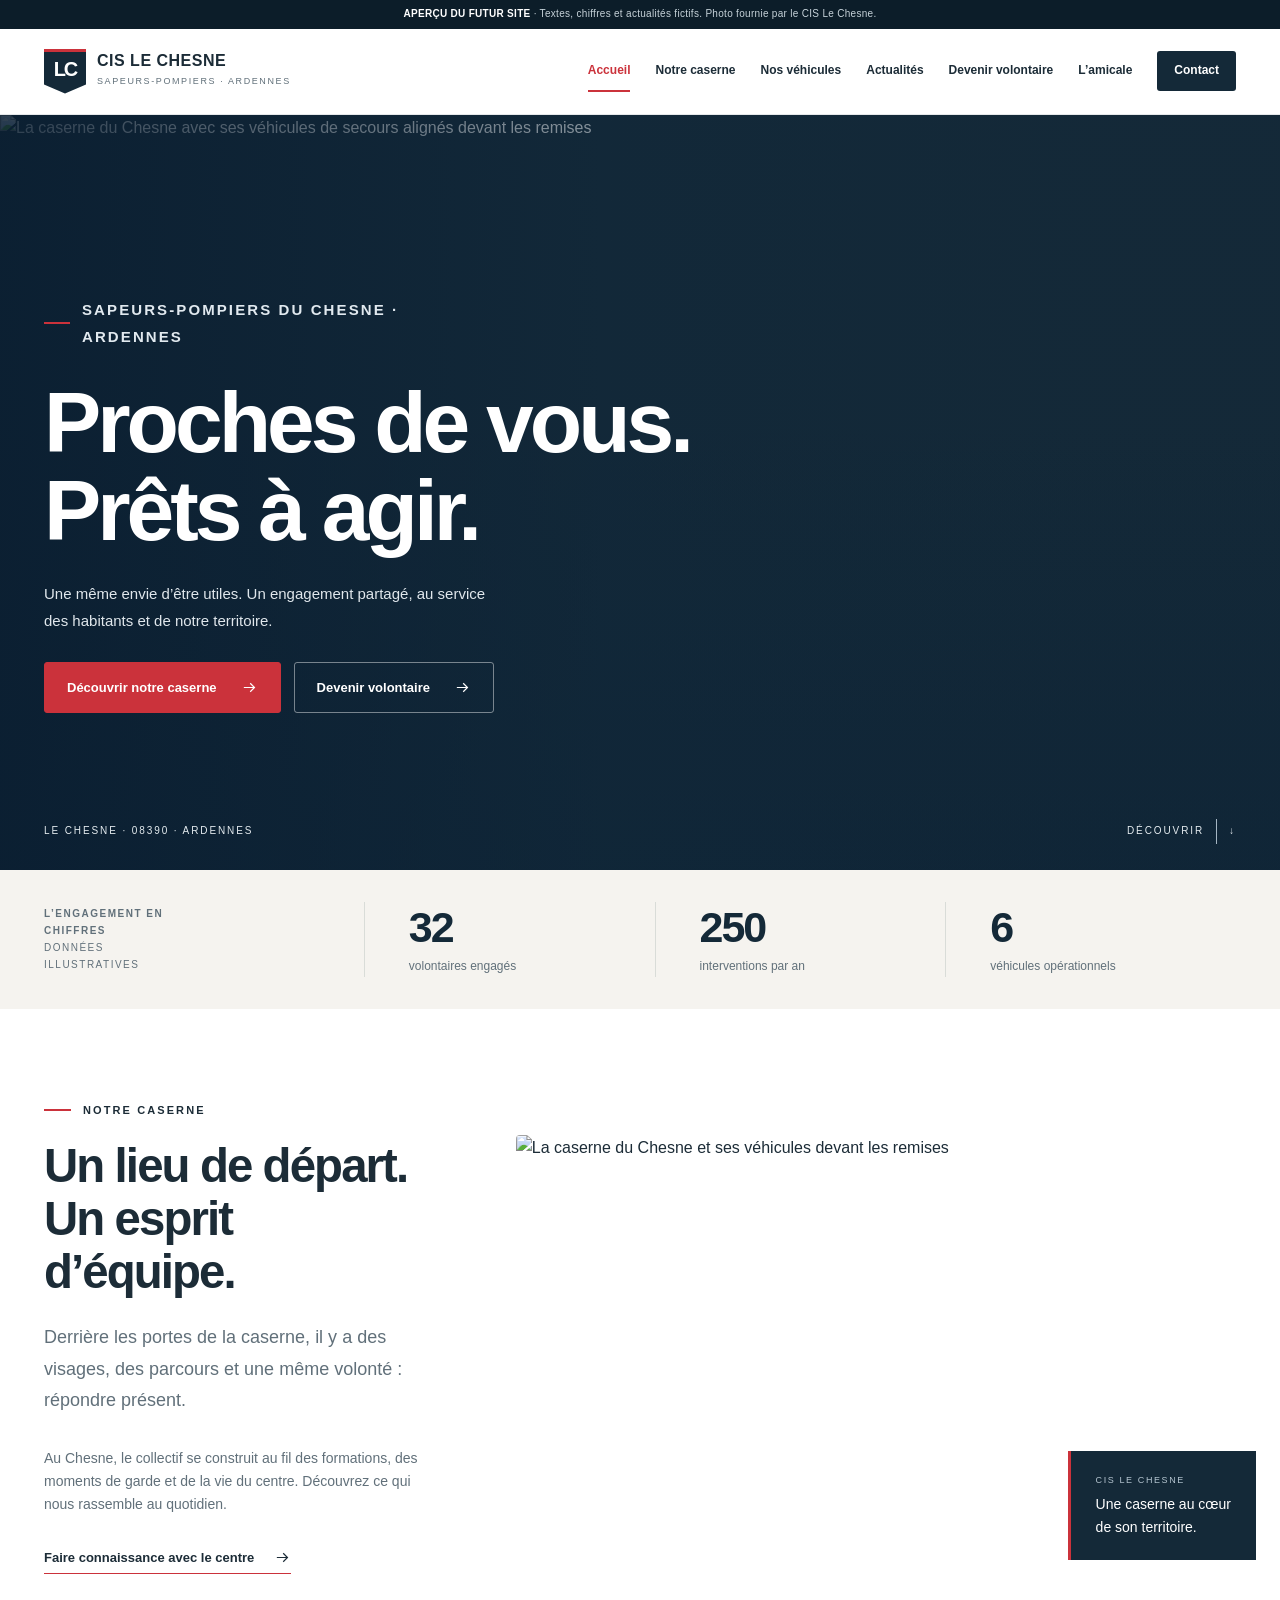
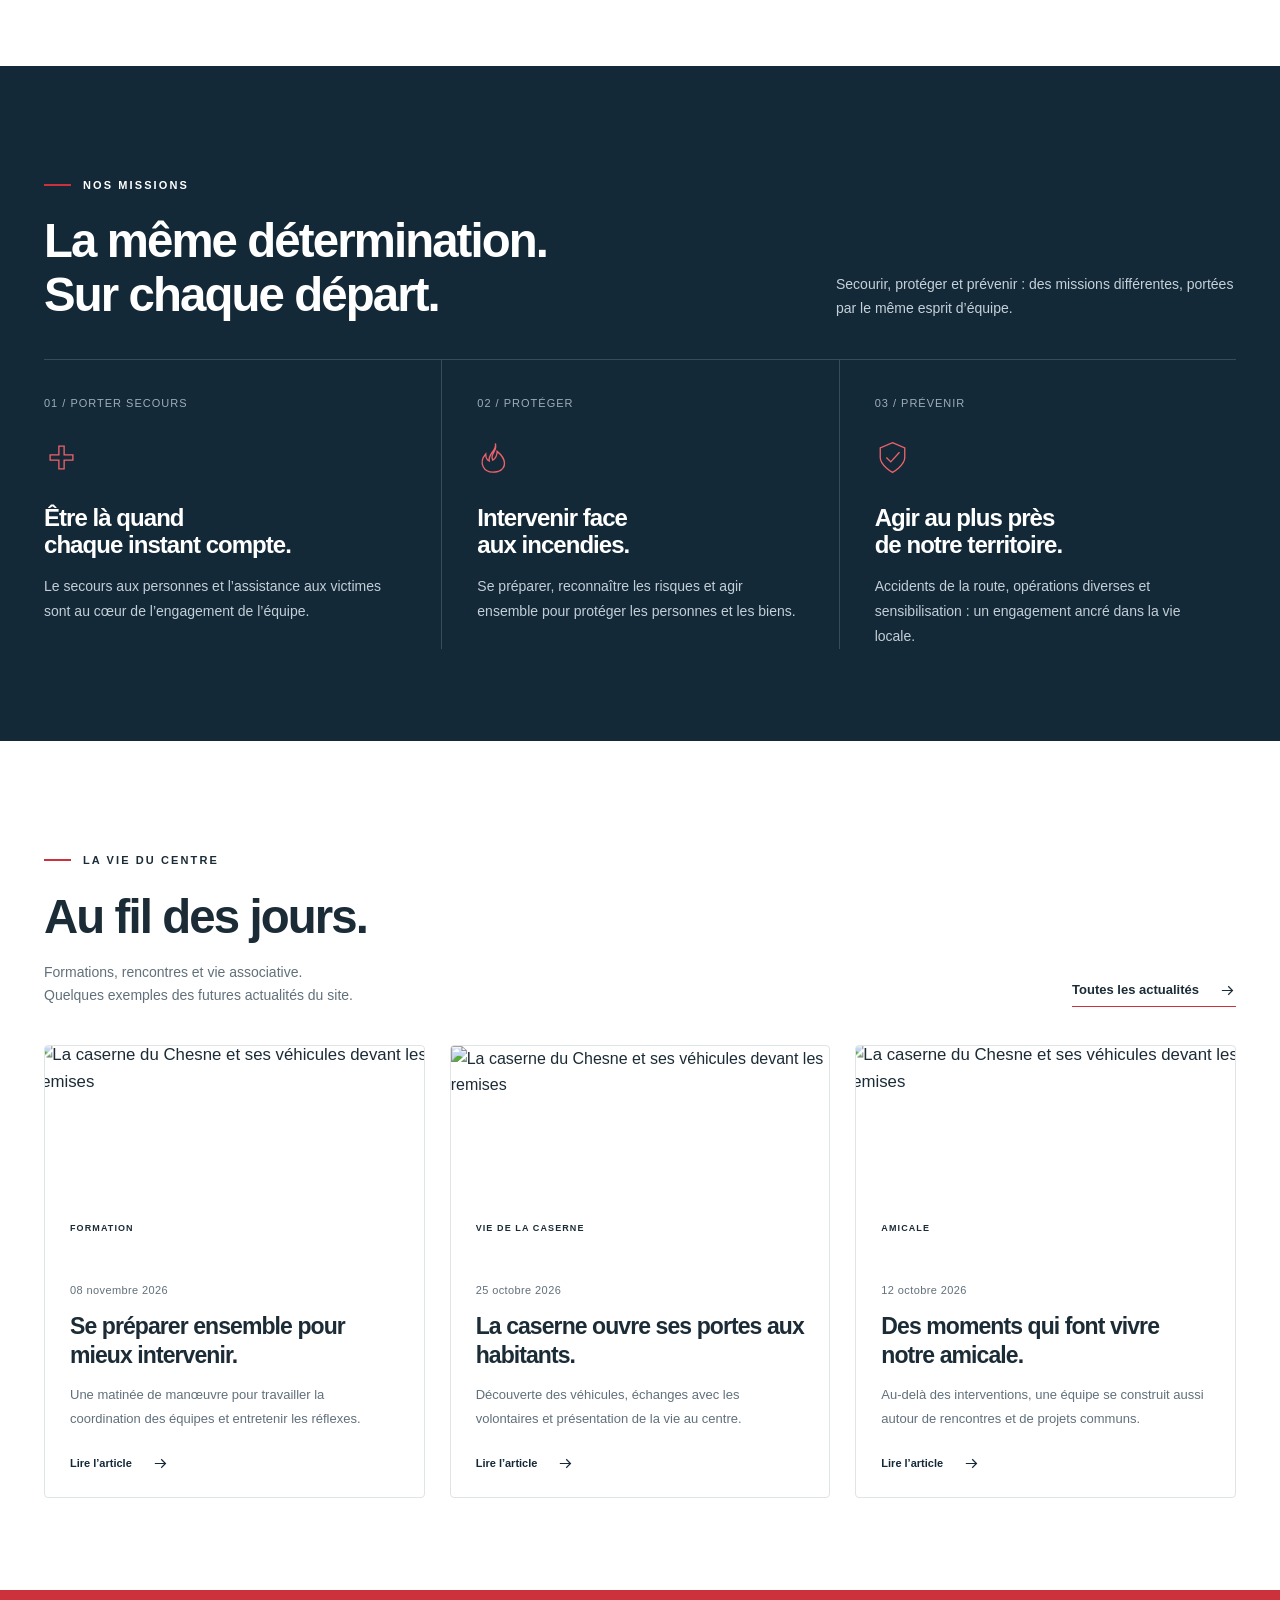
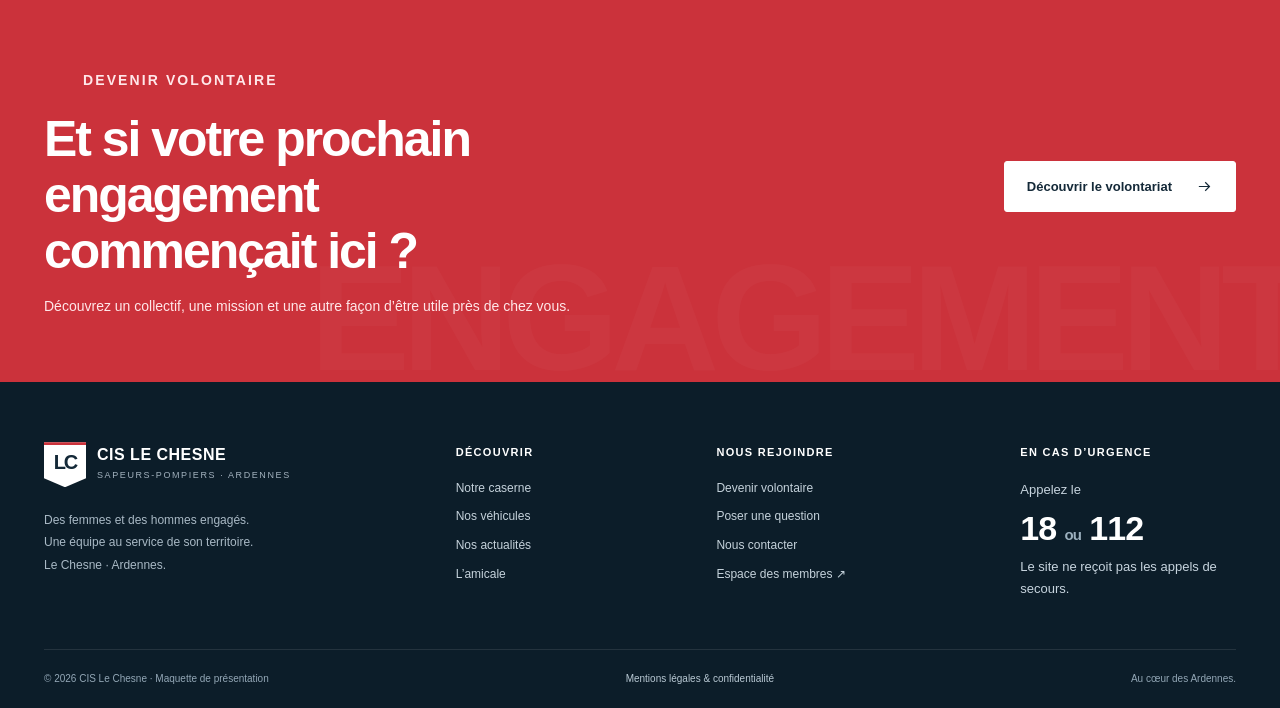
==== index.html @ fc44e7b3 "Add files via upload" ====
<!doctype html><html lang="fr"><head><meta charset="utf-8"><meta name="viewport" content="width=device-width,initial-scale=1"><meta name="robots" content="noindex,nofollow"><meta name="description" content="Maquette du site de présentation des sapeurs-pompiers du Chesne. Contenus de démonstration."><meta name="theme-color" content="#142938"><title>Accueil — CIS Le Chesne</title><link rel="icon" href="assets/favicon.svg" type="image/svg+xml"><link rel="stylesheet" href="styles.css"><script src="data.js" defer></script><script src="site.js" defer></script></head><body><a class="skip" href="#contenu">Aller au contenu</a><div class="demo"><strong>APERÇU DU FUTUR SITE</strong> · Textes, chiffres et actualités fictifs. Photo fournie par le CIS Le Chesne.</div><header class="site-header"><div class="wrap nav-wrap"><a class="brand" href="index.html" aria-label="CIS Le Chesne — accueil"><span class="brand-mark" aria-hidden="true">LC</span><span class="brand-text"><strong>CIS LE CHESNE</strong><small>Sapeurs-pompiers · Ardennes</small></span></a><button class="menu-toggle" aria-label="Ouvrir le menu" aria-controls="site-nav" aria-expanded="false"><svg width="22" height="22" viewBox="0 0 24 24" fill="none" stroke="currentColor" stroke-width="1.6" aria-hidden="true"><path d="M3 6h18M3 12h18M3 18h18"/></svg></button><nav class="site-nav" id="site-nav" aria-label="Navigation principale"><a href="index.html" aria-current="page">Accueil</a><a href="caserne.html">Notre caserne</a><a href="vehicules.html">Nos véhicules</a><a href="actualites.html">Actualités</a><a href="engagement.html">Devenir volontaire</a><a href="amicale.html">L’amicale</a><a href="contact.html">Contact</a></nav></div></header><main id="contenu"><section class="hero"><img class="hero-photo" src="assets/caserne-le-chesne.jpg" alt="La caserne du Chesne avec ses véhicules de secours alignés devant les remises" width="2047" height="1151" fetchpriority="high"><div class="wrap"><p class="eyebrow">Sapeurs-pompiers du Chesne · Ardennes</p><h1>Proches de vous.<br>Prêts à agir.</h1><p>Une même envie d’être utiles. Un engagement partagé, au service des habitants et de notre territoire.</p><div class="hero-actions"><a class="button " href="caserne.html">Découvrir notre caserne<svg viewBox="0 0 24 24" fill="none" stroke="currentColor" stroke-width="1.7" aria-hidden="true"><path d="M4 12h15m-6-6 6 6-6 6"/></svg></a><a class="button outline" href="engagement.html">Devenir volontaire<svg viewBox="0 0 24 24" fill="none" stroke="currentColor" stroke-width="1.7" aria-hidden="true"><path d="M4 12h15m-6-6 6 6-6 6"/></svg></a></div></div><div class="hero-coordinate"><div class="wrap"><span>LE CHESNE · 08390 · ARDENNES</span><a class="hero-scroll" href="#decouvrir">DÉCOUVRIR<span></span>↓</a></div></div></section><section class="stats-band" aria-label="Chiffres fictifs de démonstration"><div class="wrap stats"><p class="stats-intro">L’engagement en chiffres<br><span style="font-weight:400">Données illustratives</span></p><div class="stat"><strong>32</strong><small>volontaires engagés</small></div><div class="stat"><strong>250</strong><small>interventions par an</small></div><div class="stat"><strong>6</strong><small>véhicules opérationnels</small></div></div></section><section class="section" id="decouvrir"><div class="wrap split"><div><p class="eyebrow">Notre caserne</p><h2>Un lieu de départ.<br>Un esprit d’équipe.</h2><p class="lead intro">Derrière les portes de la caserne, il y a des visages, des parcours et une même volonté : répondre présent.</p><p class="muted" style="font-size:14px;margin-bottom:28px">Au Chesne, le collectif se construit au fil des formations, des moments de garde et de la vie du centre. Découvrez ce qui nous rassemble au quotidien.</p><a class="text-link" href="caserne.html">Faire connaissance avec le centre<svg viewBox="0 0 24 24" fill="none" stroke="currentColor" stroke-width="1.7" aria-hidden="true"><path d="M4 12h15m-6-6 6 6-6 6"/></svg></a></div><figure class="photo-frame" style="margin:0"><img class="full-photo" src="assets/caserne-le-chesne.jpg" alt="La caserne du Chesne et ses véhicules devant les remises" loading="lazy" width="2047" height="1151"><figcaption class="caption"><small>CIS Le Chesne</small>Une caserne au cœur<br>de son territoire.</figcaption></figure></div></section><section class="section navy-section"><div class="wrap"><div class="section-head"><div><p class="eyebrow">Nos missions</p><h2>La même détermination.<br>Sur chaque départ.</h2></div><p class="lead" style="font-size:14px">Secourir, protéger et prévenir : des missions différentes, portées par le même esprit d’équipe.</p></div><div class="mission-grid"><article class="mission"><span class="number">01 / PORTER SECOURS</span><svg class="icon" viewBox="0 0 40 40" fill="none" stroke-width="1.5" aria-hidden="true"><path d="M17 7h6v10h10v6H23v10h-6V23H7v-6h10Z"/></svg><h3>Être là quand<br>chaque instant compte.</h3><p>Le secours aux personnes et l’assistance aux victimes sont au cœur de l’engagement de l’équipe.</p></article><article class="mission"><span class="number">02 / PROTÉGER</span><svg class="icon" viewBox="0 0 40 40" fill="none" stroke-width="1.5" aria-hidden="true"><path d="M21 4c3 9-7 12-3 19 3-2 5-6 5-10 10 8 12 19 1 23C6 40 2 25 10 16c0 6 2 7 4 8-2-8 9-12 7-20Z"/></svg><h3>Intervenir face<br>aux incendies.</h3><p>Se préparer, reconnaître les risques et agir ensemble pour protéger les personnes et les biens.</p></article><article class="mission"><span class="number">03 / PRÉVENIR</span><svg class="icon" viewBox="0 0 40 40" fill="none" stroke-width="1.5" aria-hidden="true"><path d="m20 3 14 6v11c0 9-14 17-14 17S6 29 6 20V9Z"/><path d="m13 20 5 5 10-11"/></svg><h3>Agir au plus près<br>de notre territoire.</h3><p>Accidents de la route, opérations diverses et sensibilisation : un engagement ancré dans la vie locale.</p></article></div></div></section><section class="section"><div class="wrap"><div class="section-head"><div><p class="eyebrow">La vie du centre</p><h2>Au fil des jours.</h2><p class="muted" style="font-size:14px">Formations, rencontres et vie associative.<br>Quelques exemples des futures actualités du site.</p></div><a class="text-link" href="actualites.html">Toutes les actualités<svg viewBox="0 0 24 24" fill="none" stroke="currentColor" stroke-width="1.7" aria-hidden="true"><path d="M4 12h15m-6-6 6 6-6 6"/></svg></a></div><div class="cards"><article class="news-card" data-category="Formation"><a class="news-media" href="actualites.html?article=manoeuvre" aria-label="Lire : Se préparer ensemble pour mieux intervenir."><img class="news-image crop-a" src="assets/caserne-le-chesne.jpg" alt="La caserne du Chesne et ses véhicules devant les remises" loading="lazy" width="2047" height="1151"><span class="label">Formation</span></a><div class="news-body"><time datetime="2026-11-08">08 novembre 2026</time><h3>Se préparer ensemble pour mieux intervenir.</h3><p>Une matinée de manœuvre pour travailler la coordination des équipes et entretenir les réflexes.</p><a class="text-link" href="actualites.html?article=manoeuvre">Lire l’article<svg viewBox="0 0 24 24" fill="none" stroke="currentColor" stroke-width="1.7" aria-hidden="true"><path d="M4 12h15m-6-6 6 6-6 6"/></svg></a></div></article><article class="news-card" data-category="Vie de la caserne"><a class="news-media" href="actualites.html?article=portes-ouvertes" aria-label="Lire : La caserne ouvre ses portes aux habitants."><img class="news-image crop-b" src="assets/caserne-le-chesne.jpg" alt="La caserne du Chesne et ses véhicules devant les remises" loading="lazy" width="2047" height="1151"><span class="label">Vie de la caserne</span></a><div class="news-body"><time datetime="2026-10-25">25 octobre 2026</time><h3>La caserne ouvre ses portes aux habitants.</h3><p>Découverte des véhicules, échanges avec les volontaires et présentation de la vie au centre.</p><a class="text-link" href="actualites.html?article=portes-ouvertes">Lire l’article<svg viewBox="0 0 24 24" fill="none" stroke="currentColor" stroke-width="1.7" aria-hidden="true"><path d="M4 12h15m-6-6 6 6-6 6"/></svg></a></div></article><article class="news-card" data-category="Amicale"><a class="news-media" href="actualites.html?article=amicale" aria-label="Lire : Des moments qui font vivre notre amicale."><img class="news-image crop-a" src="assets/caserne-le-chesne.jpg" alt="La caserne du Chesne et ses véhicules devant les remises" loading="lazy" width="2047" height="1151"><span class="label">Amicale</span></a><div class="news-body"><time datetime="2026-10-12">12 octobre 2026</time><h3>Des moments qui font vivre notre amicale.</h3><p>Au-delà des interventions, une équipe se construit aussi autour de rencontres et de projets communs.</p><a class="text-link" href="actualites.html?article=amicale">Lire l’article<svg viewBox="0 0 24 24" fill="none" stroke="currentColor" stroke-width="1.7" aria-hidden="true"><path d="M4 12h15m-6-6 6 6-6 6"/></svg></a></div></article></div></div></section><section class="recruit-banner"><div class="wrap"><div><p class="eyebrow">Devenir volontaire</p><h2>Et si votre prochain engagement<br>commençait ici ?</h2><p>Découvrez un collectif, une mission et une autre façon d’être utile près de chez vous.</p></div><a class="button light" href="engagement.html">Découvrir le volontariat<svg viewBox="0 0 24 24" fill="none" stroke="currentColor" stroke-width="1.7" aria-hidden="true"><path d="M4 12h15m-6-6 6 6-6 6"/></svg></a></div></section></main><footer class="site-footer"><div class="wrap"><div class="footer-grid"><div><a class="brand" href="index.html"><span class="brand-mark" aria-hidden="true">LC</span><span class="brand-text"><strong>CIS LE CHESNE</strong><small>Sapeurs-pompiers · Ardennes</small></span></a><p class="footer-note">Des femmes et des hommes engagés.<br>Une équipe au service de son territoire.<br>Le Chesne · Ardennes.</p></div><div><h3>Découvrir</h3><a href="caserne.html">Notre caserne</a><a href="vehicules.html">Nos véhicules</a><a href="actualites.html">Nos actualités</a><a href="amicale.html">L’amicale</a></div><div><h3>Nous rejoindre</h3><a href="engagement.html">Devenir volontaire</a><a href="contact.html?objet=engagement">Poser une question</a><a href="contact.html">Nous contacter</a><a href="https://cis-lechesne.fr/" target="_blank" rel="noopener">Espace des membres ↗</a></div><div><h3>En cas d’urgence</h3><p class="emergency">Appelez le<strong>18 <span style="font-size:15px;color:#9cb0be">ou</span> 112</strong>Le site ne reçoit pas les appels de secours.</p></div></div><div class="footer-bottom"><span>© 2026 CIS Le Chesne · Maquette de présentation</span><a href="mentions-legales.html">Mentions légales & confidentialité</a><span>Au cœur des Ardennes.</span></div></div></footer><dialog class="modal" id="detail-modal" aria-labelledby="modal-title"><button class="modal-close" aria-label="Fermer la fiche"><svg viewBox="0 0 24 24" fill="none" stroke="currentColor" stroke-width="1.5" aria-hidden="true"><path d="m6 6 12 12M18 6 6 18"/></svg></button><div id="modal-content"></div></dialog></body></html>
---- styles.css ----
:root{--navy:#142938;--navy-deep:#0c1d29;--red:#cb323b;--red-dark:#ab2630;--cream:#f5f3ef;--ink:#1c2c37;--muted:#61707a;--line:#dfe4e6;--white:#fff;--radius:4px}*{box-sizing:border-box}html{scroll-behavior:smooth;scroll-padding-top:105px}body{margin:0;color:var(--ink);font:16px/1.65 Arial,Helvetica,sans-serif;background:#fff}body.locked{overflow:hidden}a{color:inherit;text-decoration:none}button,input,textarea,select{font:inherit}button,a,input,textarea,select{touch-action:manipulation}button{cursor:pointer}a:focus-visible,button:focus-visible,summary:focus-visible,input:focus-visible,select:focus-visible,textarea:focus-visible{outline:3px solid #d57a20;outline-offset:5px}img{max-width:100%;display:block}h1,h2,h3,p{margin:0}h1,h2,h3{line-height:1.12;letter-spacing:-.04em}h2{font-size:clamp(32px,3.7vw,50px);font-weight:800}h3{font-size:24px;font-weight:750}p+p{margin-top:16px}.wrap{width:min(1192px,calc(100% - 80px));margin:auto}.section{padding:92px 0}.eyebrow{display:flex;align-items:center;gap:12px;font-size:11px;font-weight:800;text-transform:uppercase;letter-spacing:2.1px;margin-bottom:20px}.eyebrow:before{content:'';display:block;width:27px;height:2px;background:var(--red)}.muted{color:var(--muted)}.lead{font-size:18px;line-height:1.75;max-width:650px;color:var(--muted)}.intro{margin:24px 0 30px}.button{display:inline-flex;align-items:center;justify-content:center;gap:24px;padding:15px 22px;background:var(--red);color:#fff;font-size:13px;line-height:1.5;font-weight:700;border:1px solid var(--red);border-radius:3px;transition:background .2s,transform .2s;min-height:49px}.button:hover{background:var(--red-dark);transform:translateY(-2px)}.button svg,.text-link svg{width:17px;height:17px;flex:none}.button.outline{background:transparent;border-color:#ffffff70}.button.outline:hover{background:#ffffff16}.button.navy{background:var(--navy);border-color:var(--navy)}.button.light{background:#fff;color:var(--navy);border-color:#fff}.text-link{display:inline-flex;align-items:center;gap:20px;font-size:13px;font-weight:800;padding-bottom:5px;border-bottom:1px solid var(--red)}.text-link:hover{color:var(--red)}.skip{position:fixed;top:-100px;left:20px;background:white;padding:15px;z-index:100}.skip:focus{top:10px}.demo{background:var(--navy-deep);color:#c6d2d9;text-align:center;padding:6px 16px;font-size:10px;letter-spacing:.3px}.demo strong{color:#fff;font-weight:700}.site-header{position:sticky;top:0;background:#fff;z-index:30;border-bottom:1px solid #e5e8ea}.nav-wrap{height:85px;display:flex;align-items:center;justify-content:space-between;gap:35px}.brand{display:flex;align-items:center;gap:11px;flex:none}.brand-mark{width:42px;height:45px;display:grid;place-items:center;background:var(--navy);color:#fff;font-size:20px;letter-spacing:-2px;font-weight:900;position:relative;clip-path:polygon(0 0,100% 0,100% 80%,50% 100%,0 80%);padding-bottom:4px}.brand-mark:after{position:absolute;content:'';top:0;left:0;width:100%;height:3px;background:var(--red)}.brand-text strong{font-size:16px;letter-spacing:.5px;line-height:1;display:block}.brand-text small{display:block;font-size:9px;letter-spacing:1.6px;text-transform:uppercase;color:var(--muted);margin-top:5px}.site-nav{display:flex;gap:25px;align-items:center;white-space:nowrap}.site-nav a{font-size:12px;font-weight:700;position:relative;padding:30px 0}.site-nav a:hover,.site-nav a[aria-current=page]{color:var(--red)}.site-nav a[aria-current=page]:after{content:'';height:2px;background:var(--red);position:absolute;bottom:19px;left:0;right:0}.site-nav a:last-child{background:var(--navy);color:#fff;padding:10px 17px;border-radius:3px}.site-nav a:last-child:after{display:none}.menu-toggle{display:none;border:1px solid var(--line);background:#fff;width:45px;height:43px;align-items:center;justify-content:center}.hero{min-height:620px;height:calc(100svh - 145px);max-height:840px;position:relative;background:var(--navy);color:#fff;display:flex;align-items:center;overflow:hidden}.hero-photo{position:absolute;inset:0;width:100%;height:100%;object-fit:cover;object-position:center 67%}.hero:after{content:'';position:absolute;inset:0;background:linear-gradient(90deg,#0a1e31d9 0%,#10273980 47%,#10273910 85%),linear-gradient(0deg,#071e3455,transparent 60%)}.hero .wrap{position:relative;z-index:1}.hero .eyebrow{color:#e1e9ef}.hero h1{font-size:clamp(54px,6.7vw,91px);max-width:730px;font-weight:850;line-height:1.03;letter-spacing:-4px}.hero h1 em{font-style:normal;color:#fff;position:relative}.hero p{max-width:445px;font-size:15px;line-height:1.8;color:#e0e7ec;margin:25px 0 28px}.hero-actions{display:flex;gap:13px;flex-wrap:wrap}.hero-coordinate{position:absolute;bottom:26px;left:0;right:0;z-index:1;color:#e4ebef;font-size:10px;text-transform:uppercase;letter-spacing:1.9px}.hero-coordinate .wrap{display:flex;justify-content:space-between;align-items:center}.hero-scroll{display:flex;gap:12px;align-items:center}.hero-scroll span{display:block;height:25px;width:1px;background:#a5b6c3}.stats-band{background:var(--cream)}.stats{display:grid;grid-template-columns:1.1fr repeat(3,1fr);padding:32px 0;align-items:center}.stats-intro{font-size:10px;font-weight:800;letter-spacing:1.5px;text-transform:uppercase;max-width:145px;line-height:1.7;color:var(--muted)}.stat{padding-left:44px;border-left:1px solid #d9dcd8}.stat strong{font-size:43px;letter-spacing:-2px;line-height:1.2;display:block;color:var(--navy)}.stat small{display:block;color:var(--muted);font-size:12px;margin-top:4px}.split{display:grid;grid-template-columns:1fr 1fr;gap:85px;align-items:center}.photo-frame{position:relative}.photo-frame img{height:405px;width:100%;object-fit:cover;object-position:65% 70%;border-radius:var(--radius)}.photo-frame .caption{position:absolute;right:-20px;bottom:-20px;max-width:220px;background:var(--navy);color:#fff;padding:22px 25px;font-size:14px;line-height:1.6;border-left:3px solid var(--red)}.photo-frame .caption small{display:block;text-transform:uppercase;font-size:9px;letter-spacing:1.6px;color:#b5c5d0;margin-bottom:6px}.section-head{display:flex;justify-content:space-between;align-items:flex-end;gap:25px;margin-bottom:38px}.section-head p{max-width:400px;margin-top:18px}.section-head>.text-link{flex-shrink:0}.cream{background:var(--cream)}.navy-section{background:var(--navy);color:#fff}.navy-section .lead{color:#c5d1d9}.mission-grid{display:grid;grid-template-columns:repeat(3,1fr);gap:0;border-top:1px solid #ffffff28}.mission{padding:34px 35px 0 0;position:relative}.mission+.mission{padding-left:35px;border-left:1px solid #ffffff28}.mission .number{display:block;color:#9daeb9;font-size:11px;letter-spacing:1px;margin-bottom:28px}.mission h3{font-size:24px;margin-bottom:15px}.mission p{font-size:14px;color:#c3cfd7;line-height:1.8}.mission .icon{width:35px;height:35px;stroke:#ef626b;margin-bottom:22px}.cards{display:grid;grid-template-columns:repeat(3,minmax(0,1fr));gap:25px}.news-card{border:1px solid var(--line);background:#fff;display:flex;flex-direction:column;border-radius:var(--radius);overflow:hidden;transition:box-shadow .2s,transform .2s}.news-card:hover{box-shadow:0 13px 30px #102b3c0a;transform:translateY(-4px)}.news-image{height:210px;width:100%;object-fit:cover}.news-image.crop-a{object-position:60% 75%;transform:scale(1.05)}.news-image.crop-b{object-position:20% 48%}.news-media{overflow:hidden;position:relative}.news-media .label{position:absolute;left:17px;bottom:16px;background:#fff;padding:4px 8px;font-size:9px;font-weight:800;letter-spacing:1.1px;text-transform:uppercase}.news-body{padding:25px;display:flex;flex-direction:column;align-items:flex-start;flex:1}.news-body time{font-size:11px;color:var(--muted);letter-spacing:.4px;display:block;margin-bottom:13px}.news-body h3{font-size:23px;line-height:1.25;margin-bottom:14px}.news-body p{font-size:13px;line-height:1.8;color:var(--muted);margin-bottom:24px}.news-body .text-link{margin-top:auto;border:0;background:transparent;color:var(--navy);padding:0;font-size:11px;text-align:left;gap:20px}.recruit-banner{position:relative;overflow:hidden;background:var(--red);padding:64px 0;color:white}.recruit-banner .wrap{position:relative;display:flex;align-items:center;justify-content:space-between;gap:40px;z-index:1}.recruit-banner h2{font-size:clamp(33px,3.9vw,50px);max-width:690px}.recruit-banner p{margin-top:15px;font-size:14px;max-width:540px;color:#ffe7e9}.recruit-banner:after{content:'ENGAGEMENT';position:absolute;bottom:-60px;right:-25px;font-size:150px;font-weight:900;letter-spacing:-8px;color:#ffffff07;pointer-events:none}.site-footer{background:var(--navy-deep);color:#fff;padding-top:60px}.footer-grid{display:grid;grid-template-columns:1.7fr 1fr 1.2fr 1fr;gap:45px;padding-bottom:50px}.site-footer .brand-mark{background:#fff;color:var(--navy)}.site-footer .brand-text small{color:#a3b2be}.footer-note{font-size:12px;color:#a9b9c5;max-width:280px;margin-top:22px;line-height:1.85}.footer-grid h3{font-size:11px;text-transform:uppercase;letter-spacing:1.3px;margin:4px 0 20px}.footer-grid a:not(.brand){display:block;color:#c5d2db;font-size:12px;margin-bottom:9px}.footer-grid a:hover{color:white}.footer-bottom{display:flex;justify-content:space-between;gap:25px;border-top:1px solid #ffffff19;padding:21px 0;color:#93a7b6;font-size:10px}.emergency{font-size:13px;color:#c7d4de}.emergency strong{font-size:34px;font-weight:800;letter-spacing:-1px;color:#fff;display:block}.footer-bottom a{color:#b9c9d4}.page-hero{background:var(--cream);padding:32px 0 65px}.breadcrumb{font-size:10px;color:var(--muted);margin-bottom:33px}.breadcrumb a:hover{color:var(--red)}.breadcrumb span{padding:0 10px;color:#b1b9be}.page-hero h1{font-size:clamp(40px,5.2vw,68px);max-width:800px;font-weight:800}.page-hero .lead{margin-top:22px;max-width:660px;font-size:16px}.tag-demo{display:inline-block;background:#e9e5df;padding:4px 9px;font-size:9px;font-weight:700;letter-spacing:.8px;border-radius:2px;color:#5c625f;margin-top:20px}.full-photo{height:400px;width:100%;object-fit:cover;object-position:center 66%;border-radius:4px}.quote-panel{padding:37px 40px;background:var(--cream);border-left:3px solid var(--red)}.quote-panel p{font-size:25px;line-height:1.5;font-weight:700;letter-spacing:-.6px}.quote-panel small{display:block;margin-top:17px;font-size:11px;color:var(--muted)}.values{display:grid;grid-template-columns:repeat(3,1fr);gap:30px;margin-top:45px}.value{border-top:2px solid var(--red);padding-top:25px}.value h3{font-size:23px;margin-bottom:16px}.value p{font-size:14px;color:var(--muted)}.timeline{display:grid;grid-template-columns:repeat(3,1fr);gap:35px;margin-top:40px}.timeline article{padding:25px 0;border-top:1px solid var(--line)}.timeline strong{font-size:38px;letter-spacing:-1px;display:block;color:var(--red)}.timeline h3{font-size:19px;margin:12px 0}.timeline p{font-size:13px;color:var(--muted)}.filters{display:flex;gap:8px;flex-wrap:wrap;margin-bottom:35px}.filter{border:1px solid var(--line);background:white;color:var(--muted);padding:9px 16px;font-size:12px;font-weight:700;border-radius:3px}.filter[aria-pressed=true]{background:var(--navy);color:#fff;border-color:var(--navy)}.filters .filter:hover{border-color:var(--navy)}.vehicle-grid{display:grid;grid-template-columns:repeat(2,minmax(0,1fr));gap:32px}.vehicle{border:1px solid var(--line);background:white;border-radius:4px;overflow:hidden}.vehicle-photo{height:265px;background-image:url('assets/caserne-le-chesne.jpg');background-repeat:no-repeat;background-size:270%;background-position:60% 78%;position:relative}.vehicle-photo.vsav{background-position:100% 76%;background-size:280%}.vehicle-photo.vl{background-position:38% 86%;background-size:280%}.vehicle-photo.vtu{background-position:86% 80%;background-size:270%}.vehicle-photo:after{content:'';position:absolute;inset:0;background:linear-gradient(0deg,#0d263657,transparent 65%)}.vehicle-type{position:absolute;bottom:18px;left:22px;z-index:1;font-size:12px;color:#fff;font-weight:800;letter-spacing:1.5px}.vehicle-info{padding:27px}.vehicle-info h3{font-size:25px}.vehicle-info p{font-size:14px;color:var(--muted);margin:15px 0 22px}.vehicle-meta{display:flex;justify-content:space-between;gap:16px;padding-top:20px;border-top:1px solid var(--line);font-size:11px;color:var(--muted)}.vehicle-meta button{background:none;border:0;padding:0;color:var(--navy);font-size:12px;font-weight:800}.photo-credit{font-size:10px;line-height:1.6;color:var(--muted);margin-top:17px}.steps{display:grid;grid-template-columns:repeat(4,1fr);gap:30px;margin-top:40px;counter-reset:step}.step{border-top:1px solid #d5dcdc;padding-top:22px}.step:before{counter-increment:step;content:'0' counter(step);color:var(--red);font-size:13px;font-weight:800;display:block;margin-bottom:24px}.step h3{font-size:21px;margin-bottom:15px}.step p{font-size:13px;color:var(--muted)}.faq{max-width:840px;margin:40px auto 0}.faq details{border-top:1px solid var(--line)}.faq details:last-child{border-bottom:1px solid var(--line)}.faq summary{list-style:none;cursor:pointer;padding:24px 30px 24px 0;font-weight:700;position:relative;font-size:16px}.faq summary::-webkit-details-marker{display:none}.faq summary:after{content:'+';position:absolute;right:2px;top:20px;font-size:23px;color:var(--red);font-weight:400}.faq details[open] summary:after{content:'−'}.faq details p{padding:0 35px 24px 0;font-size:14px;color:var(--muted)}.center{text-align:center}.center .eyebrow{justify-content:center}.center .lead{margin:20px auto 0}.agenda{margin-top:36px;border-top:1px solid var(--line)}.agenda-item{display:grid;grid-template-columns:70px 1fr auto;gap:25px;align-items:center;padding:24px 0;border-bottom:1px solid var(--line)}.agenda-day{color:var(--red);font-size:32px;font-weight:800;line-height:1;text-align:center}.agenda-day small{display:block;font-size:9px;letter-spacing:1.5px;margin-top:8px;text-transform:uppercase}.agenda-item h3{font-size:21px}.agenda-item p{font-size:12px;color:var(--muted);margin-top:7px}.agenda-item>span{font-size:10px;text-transform:uppercase;letter-spacing:1px;color:var(--muted)}.contact-grid{display:grid;grid-template-columns:.85fr 1.25fr;gap:90px}.contact-info h2{font-size:36px}.contact-info .lead{font-size:15px;margin-top:22px}.contact-detail{padding:25px 0;border-bottom:1px solid var(--line)}.contact-detail strong{display:block;font-size:13px;margin-bottom:6px}.contact-detail p{font-size:14px;color:var(--muted)}.contact-detail small{font-size:11px;color:var(--muted)}.form-panel{background:var(--cream);padding:38px;border:1px solid #e9e8e2;border-radius:4px}.form-panel h2{font-size:30px}.form-panel>p{font-size:12px;color:var(--muted);margin:13px 0 25px}.form-grid{display:grid;grid-template-columns:1fr 1fr;gap:17px}.field{display:flex;flex-direction:column;gap:7px;margin-bottom:18px;min-width:0}.field label{font-size:12px;font-weight:700}.field input,.field select,.field textarea{border:1px solid #d2d9dc;background:white;width:100%;padding:12px 14px;color:var(--ink);border-radius:3px;min-width:0;font-size:14px}.field textarea{resize:vertical;min-height:140px}.check-label{display:flex;align-items:flex-start;gap:10px;font-size:11px;color:var(--muted);margin-bottom:24px}.check-label input{margin-top:4px;accent-color:var(--red);flex:none}.form-note{font-size:11px;color:var(--muted);margin-top:15px}.form-result{padding:17px;background:#e4efe6;color:#245b37;border:1px solid #b7cdbb;margin-top:22px;font-size:13px}.location-card{background:var(--navy);padding:35px;color:white;position:relative;overflow:hidden}.location-card h3{font-size:22px}.location-card p{font-size:13px;color:#c4d0d9;margin-top:13px;position:relative;z-index:1}.location-grid{position:absolute;inset:0;opacity:.08;background-image:linear-gradient(#fff 1px,transparent 1px),linear-gradient(90deg,#fff 1px,transparent 1px);background-size:30px 30px;transform:rotate(-20deg) scale(1.5)}.location-pin{display:flex;align-items:center;gap:8px;font-size:11px;color:#dbe5ec;margin-top:27px}.location-pin svg{width:18px;height:18px}.emergency-box{background:#fff0f0;color:#86313a;padding:22px 26px;display:flex;gap:20px;align-items:center;border-left:3px solid var(--red);margin-top:35px}.emergency-box strong{font-size:22px;white-space:nowrap}.emergency-box p{font-size:12px;line-height:1.7}.legal-content{max-width:800px}.legal-content h2{font-size:26px;margin:35px 0 16px}.legal-content p{font-size:15px;color:var(--muted)}.modal{width:min(760px,calc(100% - 30px));max-height:90svh;padding:0;border:0;border-radius:5px;color:var(--ink);box-shadow:0 30px 100px #00142577}.modal::backdrop{background:#0a1b29ba;backdrop-filter:blur(4px)}.modal-close{position:sticky;top:14px;float:right;margin:14px 14px -58px 0;background:white;color:var(--navy);width:40px;height:40px;display:grid;place-items:center;border:1px solid var(--line);border-radius:50%;z-index:2}.modal-close svg{width:19px;height:19px}.modal-image{width:100%;height:270px;object-fit:cover;object-position:center 70%}.modal-body{padding:36px 40px 42px}.modal-body h2{font-size:36px;margin-bottom:24px}.modal-body p{color:var(--muted);font-size:14px}.modal-body .eyebrow{font-size:9px;margin-bottom:18px}.modal-body h3{font-size:20px;margin:25px 0 14px}.modal-body ul{padding-left:20px;color:var(--muted);font-size:14px}.modal-body .button{margin-top:25px}.empty{color:var(--muted);padding:25px 0}[hidden]{display:none!important}.visually-hidden{position:absolute!important;width:1px;height:1px;padding:0;overflow:hidden;clip:rect(0,0,0,0);white-space:nowrap;border:0}@media(min-width:1600px){.hero .wrap{padding-bottom:30px}}@media(max-width:1150px){.site-nav{gap:17px}.site-nav a{font-size:11px}.brand-text strong{font-size:14px}.nav-wrap{gap:20px}.split{gap:50px}.contact-grid{gap:50px}.wrap{width:calc(100% - 60px)}}@media(max-width:940px){.menu-toggle{display:flex}.site-nav{display:none;position:absolute;top:85px;left:0;right:0;background:white;box-shadow:0 15px 25px #1232;padding:20px 30px;align-items:stretch}.site-nav.open{display:flex;flex-direction:column;gap:0}.site-nav a{font-size:15px;padding:12px 0}.site-nav a[aria-current=page]:after{display:none}.site-nav a:last-child{padding:12px 17px;margin-top:10px;text-align:center}.hero{height:680px;min-height:560px}.hero h1{font-size:72px}.hero-photo{object-position:59% 65%}.split{gap:35px}.cards{gap:18px}.news-body{padding:21px}.news-body h3{font-size:21px}.footer-grid{grid-template-columns:1.4fr 1fr;gap:35px}.steps{grid-template-columns:repeat(2,1fr)}.contact-grid{grid-template-columns:1fr 1.3fr;gap:35px}.form-panel{padding:28px}.photo-frame .caption{right:0}.stats{grid-template-columns:1fr 1fr 1fr}.stats-intro{grid-column:1/-1;max-width:none;text-align:center;margin-bottom:22px}.stat{padding-left:25px}.stat:nth-child(2){border-left:0}.stat strong{font-size:37px}}@media(max-width:700px){.wrap{width:calc(100% - 40px)}.section{padding:60px 0}.demo{font-size:9px;line-height:1.5;padding:7px 12px}.nav-wrap{height:72px}.site-nav{top:72px}.hero{height:610px;min-height:0;max-height:none}.hero h1{font-size:58px;letter-spacing:-2.5px}.hero-photo{object-position:63% 60%}.hero:after{background:linear-gradient(90deg,#0a1e31d6,#1027394d),linear-gradient(0deg,#071e3466,transparent)}.hero p{font-size:14px;max-width:330px}.hero .eyebrow{font-size:9px;letter-spacing:1.5px}.hero-coordinate{font-size:8px;bottom:23px}.hero-scroll{display:none}.hero-actions{gap:10px}.hero .button{font-size:11px;padding:13px 15px;gap:12px}.hero-coordinate .wrap>span:last-child{display:none}.stats{padding:28px 0}.stat{padding-left:13px}.stat strong{font-size:31px;letter-spacing:-1px}.stat small{font-size:10px}.stats-intro{font-size:9px}.split,.contact-grid{grid-template-columns:1fr;gap:40px}.split.reverse .photo-frame{order:2}.photo-frame img{height:320px}.photo-frame .caption{bottom:-12px;padding:18px 20px;font-size:12px;max-width:190px}.lead{font-size:16px}.eyebrow{margin-bottom:16px;font-size:9px}.intro{margin:20px 0 25px}.section-head{display:block;margin-bottom:30px}.section-head>.text-link{margin-top:23px}.cards{grid-template-columns:1fr;gap:25px}.news-image{height:230px}.news-body{padding:25px}.news-body h3{font-size:24px}.mission-grid{grid-template-columns:1fr}.mission{padding:25px 0}.mission+.mission{padding:25px 0;border-left:0;border-top:1px solid #ffffff28}.mission .number{margin-bottom:17px}.mission .icon{margin-bottom:14px;width:30px;height:30px}.recruit-banner{padding:50px 0}.recruit-banner .wrap{display:block}.recruit-banner .button{margin-top:26px}.recruit-banner:after{font-size:88px;bottom:-28px}.footer-grid{grid-template-columns:1fr 1fr;gap:30px 25px}.footer-grid>div:first-child{grid-column:1/-1}.site-footer{padding-top:45px}.footer-bottom{flex-direction:column;gap:9px}.footer-note{max-width:330px}.page-hero{padding:25px 0 45px}.breadcrumb{margin-bottom:28px}.page-hero h1{font-size:45px;letter-spacing:-2px}.page-hero .lead{font-size:15px}.values,.timeline{grid-template-columns:1fr;gap:22px}.timeline{margin-top:20px}.timeline article{padding:15px 0}.full-photo{height:300px}.quote-panel{padding:28px}.quote-panel p{font-size:23px}.vehicle-grid{grid-template-columns:1fr;gap:26px}.vehicle-photo{height:230px}.vehicle-info{padding:24px}.vehicle-info h3{font-size:24px}.steps{gap:30px 25px}.step h3{font-size:20px}.faq summary{font-size:15px;padding:22px 30px 22px 0}.agenda-item{grid-template-columns:48px 1fr;gap:20px}.agenda-item>span{grid-column:2}.agenda-item h3{font-size:20px}.agenda-day{font-size:30px}.form-panel{padding:25px 20px}.form-grid{grid-template-columns:1fr;gap:0}.contact-info h2{font-size:32px}.emergency-box{align-items:flex-start;flex-direction:column;gap:5px}.modal-body{padding:28px 25px}.modal-body h2{font-size:30px}.modal-image{height:205px}}@media(prefers-reduced-motion:reduce){html{scroll-behavior:auto}*{transition:none!important}}
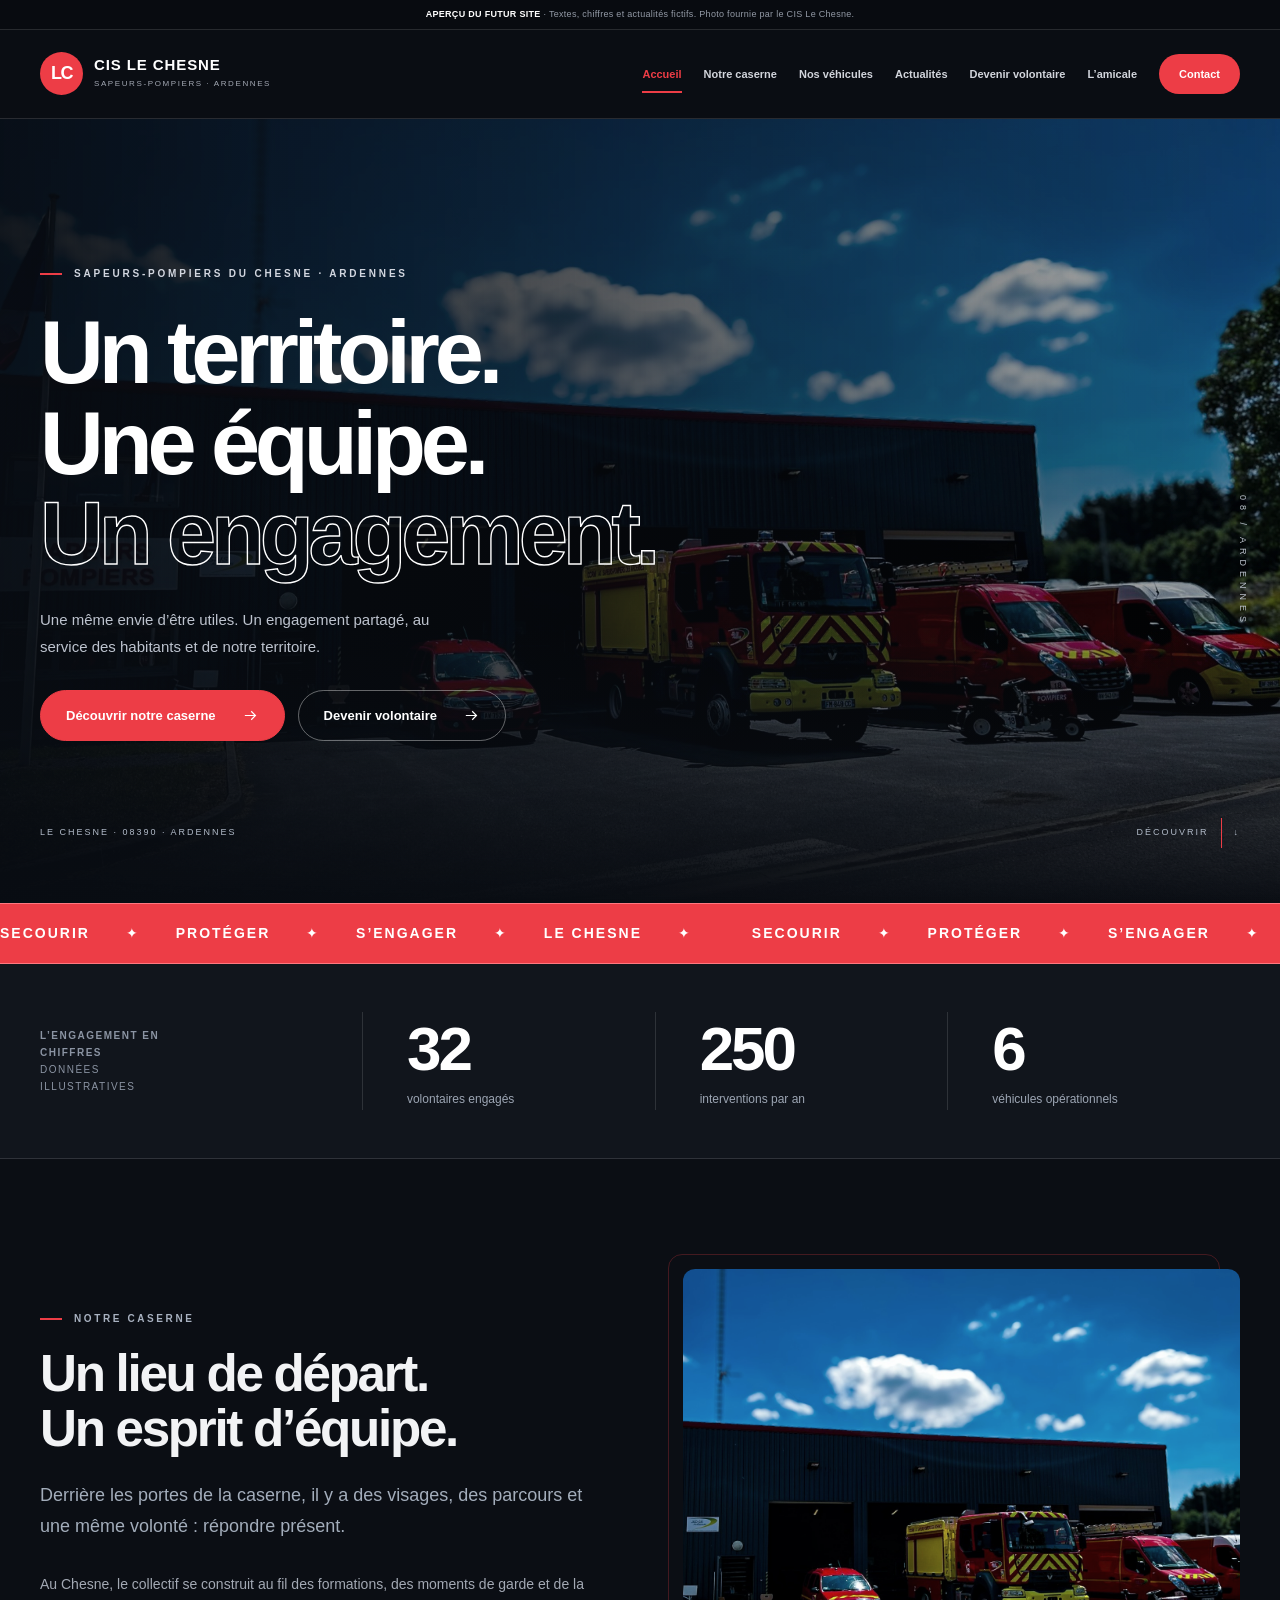
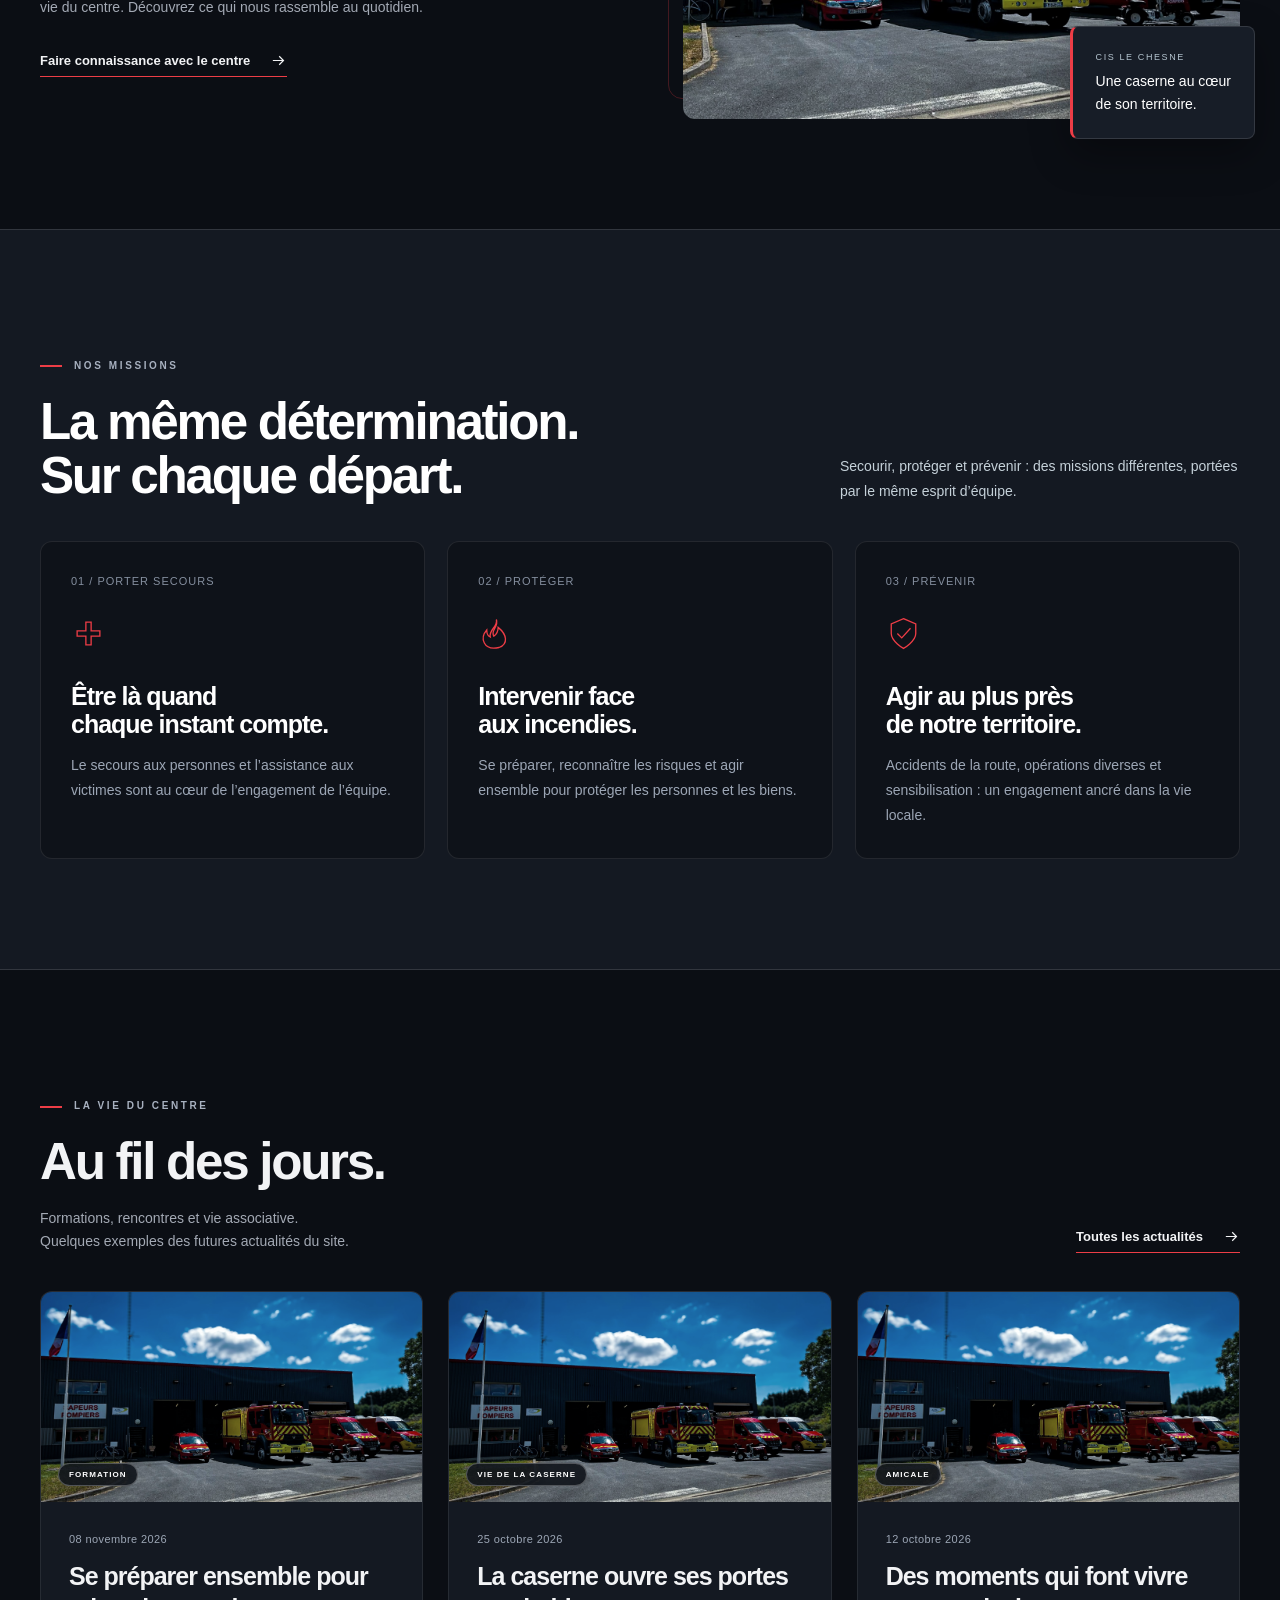
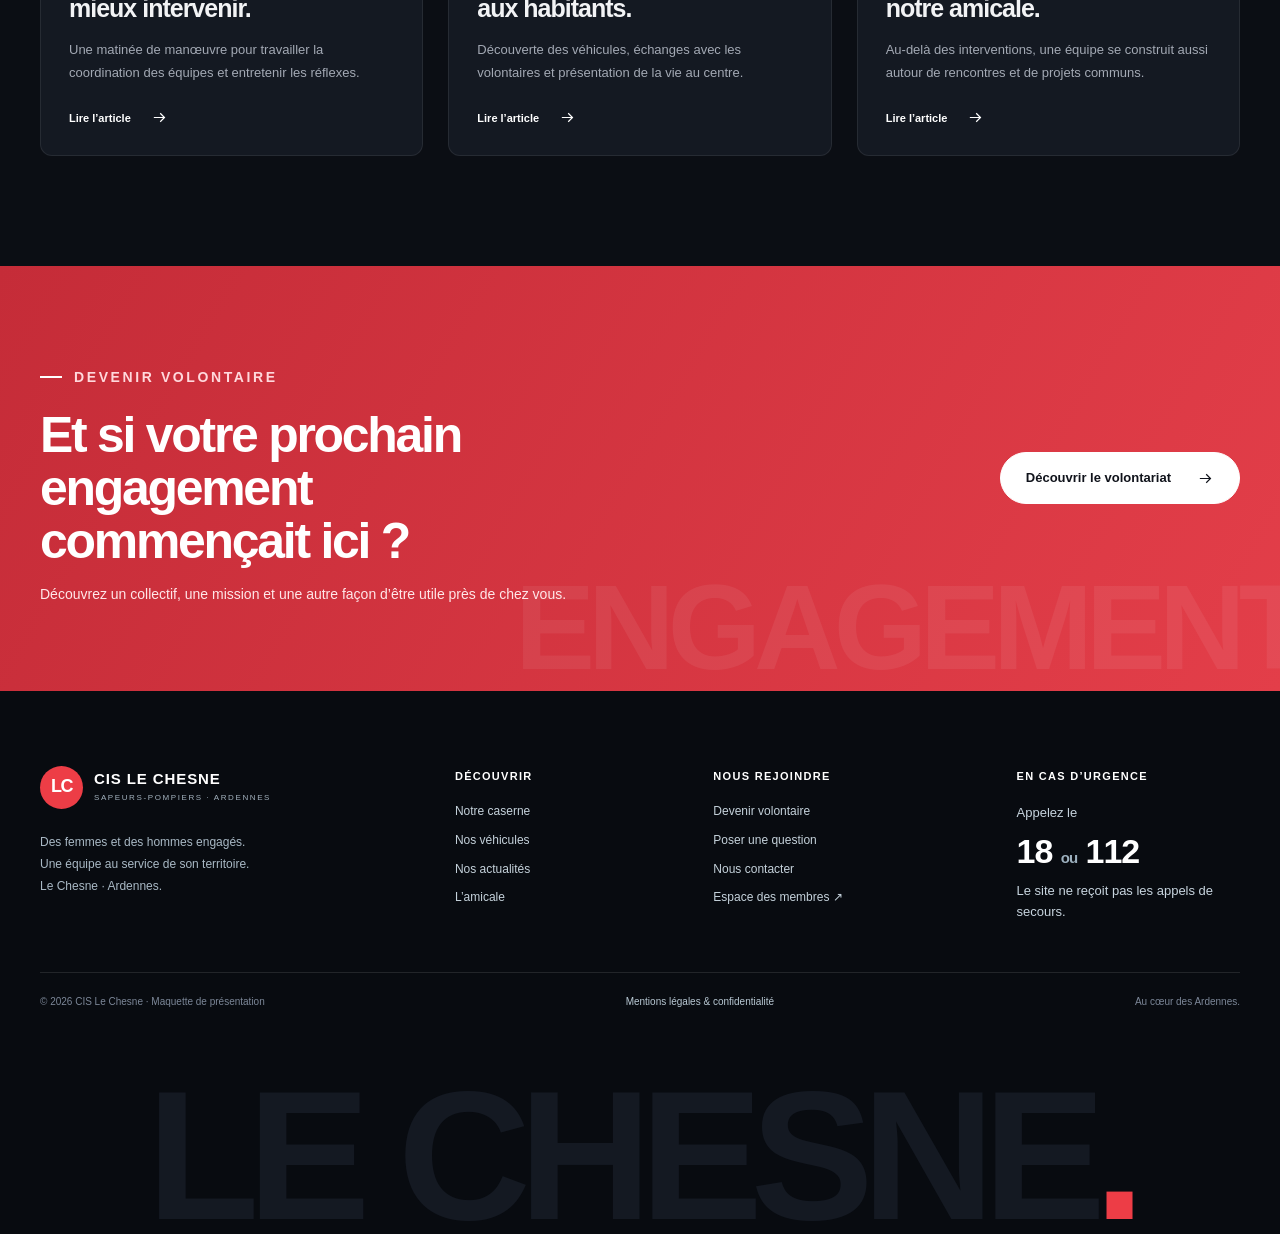
==== commit 70c365e8: "Add files via upload" ====
--- a/index.html
+++ b/index.html
@@ -1 +1 @@
-<!doctype html><html lang="fr"><head><meta charset="utf-8"><meta name="viewport" content="width=device-width,initial-scale=1"><meta name="robots" content="noindex,nofollow"><meta name="description" content="Maquette du site de présentation des sapeurs-pompiers du Chesne. Contenus de démonstration."><meta name="theme-color" content="#142938"><title>Accueil — CIS Le Chesne</title><link rel="icon" href="assets/favicon.svg" type="image/svg+xml"><link rel="stylesheet" href="styles.css"><script src="data.js" defer></script><script src="site.js" defer></script></head><body><a class="skip" href="#contenu">Aller au contenu</a><div class="demo"><strong>APERÇU DU FUTUR SITE</strong> · Textes, chiffres et actualités fictifs. Photo fournie par le CIS Le Chesne.</div><header class="site-header"><div class="wrap nav-wrap"><a class="brand" href="index.html" aria-label="CIS Le Chesne — accueil"><span class="brand-mark" aria-hidden="true">LC</span><span class="brand-text"><strong>CIS LE CHESNE</strong><small>Sapeurs-pompiers · Ardennes</small></span></a><button class="menu-toggle" aria-label="Ouvrir le menu" aria-controls="site-nav" aria-expanded="false"><svg width="22" height="22" viewBox="0 0 24 24" fill="none" stroke="currentColor" stroke-width="1.6" aria-hidden="true"><path d="M3 6h18M3 12h18M3 18h18"/></svg></button><nav class="site-nav" id="site-nav" aria-label="Navigation principale"><a href="index.html" aria-current="page">Accueil</a><a href="caserne.html">Notre caserne</a><a href="vehicules.html">Nos véhicules</a><a href="actualites.html">Actualités</a><a href="engagement.html">Devenir volontaire</a><a href="amicale.html">L’amicale</a><a href="contact.html">Contact</a></nav></div></header><main id="contenu"><section class="hero"><img class="hero-photo" src="assets/caserne-le-chesne.jpg" alt="La caserne du Chesne avec ses véhicules de secours alignés devant les remises" width="2047" height="1151" fetchpriority="high"><div class="wrap"><p class="eyebrow">Sapeurs-pompiers du Chesne · Ardennes</p><h1>Proches de vous.<br>Prêts à agir.</h1><p>Une même envie d’être utiles. Un engagement partagé, au service des habitants et de notre territoire.</p><div class="hero-actions"><a class="button " href="caserne.html">Découvrir notre caserne<svg viewBox="0 0 24 24" fill="none" stroke="currentColor" stroke-width="1.7" aria-hidden="true"><path d="M4 12h15m-6-6 6 6-6 6"/></svg></a><a class="button outline" href="engagement.html">Devenir volontaire<svg viewBox="0 0 24 24" fill="none" stroke="currentColor" stroke-width="1.7" aria-hidden="true"><path d="M4 12h15m-6-6 6 6-6 6"/></svg></a></div></div><div class="hero-coordinate"><div class="wrap"><span>LE CHESNE · 08390 · ARDENNES</span><a class="hero-scroll" href="#decouvrir">DÉCOUVRIR<span></span>↓</a></div></div></section><section class="stats-band" aria-label="Chiffres fictifs de démonstration"><div class="wrap stats"><p class="stats-intro">L’engagement en chiffres<br><span style="font-weight:400">Données illustratives</span></p><div class="stat"><strong>32</strong><small>volontaires engagés</small></div><div class="stat"><strong>250</strong><small>interventions par an</small></div><div class="stat"><strong>6</strong><small>véhicules opérationnels</small></div></div></section><section class="section" id="decouvrir"><div class="wrap split"><div><p class="eyebrow">Notre caserne</p><h2>Un lieu de départ.<br>Un esprit d’équipe.</h2><p class="lead intro">Derrière les portes de la caserne, il y a des visages, des parcours et une même volonté : répondre présent.</p><p class="muted" style="font-size:14px;margin-bottom:28px">Au Chesne, le collectif se construit au fil des formations, des moments de garde et de la vie du centre. Découvrez ce qui nous rassemble au quotidien.</p><a class="text-link" href="caserne.html">Faire connaissance avec le centre<svg viewBox="0 0 24 24" fill="none" stroke="currentColor" stroke-width="1.7" aria-hidden="true"><path d="M4 12h15m-6-6 6 6-6 6"/></svg></a></div><figure class="photo-frame" style="margin:0"><img class="full-photo" src="assets/caserne-le-chesne.jpg" alt="La caserne du Chesne et ses véhicules devant les remises" loading="lazy" width="2047" height="1151"><figcaption class="caption"><small>CIS Le Chesne</small>Une caserne au cœur<br>de son territoire.</figcaption></figure></div></section><section class="section navy-section"><div class="wrap"><div class="section-head"><div><p class="eyebrow">Nos missions</p><h2>La même détermination.<br>Sur chaque départ.</h2></div><p class="lead" style="font-size:14px">Secourir, protéger et prévenir : des missions différentes, portées par le même esprit d’équipe.</p></div><div class="mission-grid"><article class="mission"><span class="number">01 / PORTER SECOURS</span><svg class="icon" viewBox="0 0 40 40" fill="none" stroke-width="1.5" aria-hidden="true"><path d="M17 7h6v10h10v6H23v10h-6V23H7v-6h10Z"/></svg><h3>Être là quand<br>chaque instant compte.</h3><p>Le secours aux personnes et l’assistance aux victimes sont au cœur de l’engagement de l’équipe.</p></article><article class="mission"><span class="number">02 / PROTÉGER</span><svg class="icon" viewBox="0 0 40 40" fill="none" stroke-width="1.5" aria-hidden="true"><path d="M21 4c3 9-7 12-3 19 3-2 5-6 5-10 10 8 12 19 1 23C6 40 2 25 10 16c0 6 2 7 4 8-2-8 9-12 7-20Z"/></svg><h3>Intervenir face<br>aux incendies.</h3><p>Se préparer, reconnaître les risques et agir ensemble pour protéger les personnes et les biens.</p></article><article class="mission"><span class="number">03 / PRÉVENIR</span><svg class="icon" viewBox="0 0 40 40" fill="none" stroke-width="1.5" aria-hidden="true"><path d="m20 3 14 6v11c0 9-14 17-14 17S6 29 6 20V9Z"/><path d="m13 20 5 5 10-11"/></svg><h3>Agir au plus près<br>de notre territoire.</h3><p>Accidents de la route, opérations diverses et sensibilisation : un engagement ancré dans la vie locale.</p></article></div></div></section><section class="section"><div class="wrap"><div class="section-head"><div><p class="eyebrow">La vie du centre</p><h2>Au fil des jours.</h2><p class="muted" style="font-size:14px">Formations, rencontres et vie associative.<br>Quelques exemples des futures actualités du site.</p></div><a class="text-link" href="actualites.html">Toutes les actualités<svg viewBox="0 0 24 24" fill="none" stroke="currentColor" stroke-width="1.7" aria-hidden="true"><path d="M4 12h15m-6-6 6 6-6 6"/></svg></a></div><div class="cards"><article class="news-card" data-category="Formation"><a class="news-media" href="actualites.html?article=manoeuvre" aria-label="Lire : Se préparer ensemble pour mieux intervenir."><img class="news-image crop-a" src="assets/caserne-le-chesne.jpg" alt="La caserne du Chesne et ses véhicules devant les remises" loading="lazy" width="2047" height="1151"><span class="label">Formation</span></a><div class="news-body"><time datetime="2026-11-08">08 novembre 2026</time><h3>Se préparer ensemble pour mieux intervenir.</h3><p>Une matinée de manœuvre pour travailler la coordination des équipes et entretenir les réflexes.</p><a class="text-link" href="actualites.html?article=manoeuvre">Lire l’article<svg viewBox="0 0 24 24" fill="none" stroke="currentColor" stroke-width="1.7" aria-hidden="true"><path d="M4 12h15m-6-6 6 6-6 6"/></svg></a></div></article><article class="news-card" data-category="Vie de la caserne"><a class="news-media" href="actualites.html?article=portes-ouvertes" aria-label="Lire : La caserne ouvre ses portes aux habitants."><img class="news-image crop-b" src="assets/caserne-le-chesne.jpg" alt="La caserne du Chesne et ses véhicules devant les remises" loading="lazy" width="2047" height="1151"><span class="label">Vie de la caserne</span></a><div class="news-body"><time datetime="2026-10-25">25 octobre 2026</time><h3>La caserne ouvre ses portes aux habitants.</h3><p>Découverte des véhicules, échanges avec les volontaires et présentation de la vie au centre.</p><a class="text-link" href="actualites.html?article=portes-ouvertes">Lire l’article<svg viewBox="0 0 24 24" fill="none" stroke="currentColor" stroke-width="1.7" aria-hidden="true"><path d="M4 12h15m-6-6 6 6-6 6"/></svg></a></div></article><article class="news-card" data-category="Amicale"><a class="news-media" href="actualites.html?article=amicale" aria-label="Lire : Des moments qui font vivre notre amicale."><img class="news-image crop-a" src="assets/caserne-le-chesne.jpg" alt="La caserne du Chesne et ses véhicules devant les remises" loading="lazy" width="2047" height="1151"><span class="label">Amicale</span></a><div class="news-body"><time datetime="2026-10-12">12 octobre 2026</time><h3>Des moments qui font vivre notre amicale.</h3><p>Au-delà des interventions, une équipe se construit aussi autour de rencontres et de projets communs.</p><a class="text-link" href="actualites.html?article=amicale">Lire l’article<svg viewBox="0 0 24 24" fill="none" stroke="currentColor" stroke-width="1.7" aria-hidden="true"><path d="M4 12h15m-6-6 6 6-6 6"/></svg></a></div></article></div></div></section><section class="recruit-banner"><div class="wrap"><div><p class="eyebrow">Devenir volontaire</p><h2>Et si votre prochain engagement<br>commençait ici ?</h2><p>Découvrez un collectif, une mission et une autre façon d’être utile près de chez vous.</p></div><a class="button light" href="engagement.html">Découvrir le volontariat<svg viewBox="0 0 24 24" fill="none" stroke="currentColor" stroke-width="1.7" aria-hidden="true"><path d="M4 12h15m-6-6 6 6-6 6"/></svg></a></div></section></main><footer class="site-footer"><div class="wrap"><div class="footer-grid"><div><a class="brand" href="index.html"><span class="brand-mark" aria-hidden="true">LC</span><span class="brand-text"><strong>CIS LE CHESNE</strong><small>Sapeurs-pompiers · Ardennes</small></span></a><p class="footer-note">Des femmes et des hommes engagés.<br>Une équipe au service de son territoire.<br>Le Chesne · Ardennes.</p></div><div><h3>Découvrir</h3><a href="caserne.html">Notre caserne</a><a href="vehicules.html">Nos véhicules</a><a href="actualites.html">Nos actualités</a><a href="amicale.html">L’amicale</a></div><div><h3>Nous rejoindre</h3><a href="engagement.html">Devenir volontaire</a><a href="contact.html?objet=engagement">Poser une question</a><a href="contact.html">Nous contacter</a><a href="https://cis-lechesne.fr/" target="_blank" rel="noopener">Espace des membres ↗</a></div><div><h3>En cas d’urgence</h3><p class="emergency">Appelez le<strong>18 <span style="font-size:15px;color:#9cb0be">ou</span> 112</strong>Le site ne reçoit pas les appels de secours.</p></div></div><div class="footer-bottom"><span>© 2026 CIS Le Chesne · Maquette de présentation</span><a href="mentions-legales.html">Mentions légales & confidentialité</a><span>Au cœur des Ardennes.</span></div></div></footer><dialog class="modal" id="detail-modal" aria-labelledby="modal-title"><button class="modal-close" aria-label="Fermer la fiche"><svg viewBox="0 0 24 24" fill="none" stroke="currentColor" stroke-width="1.5" aria-hidden="true"><path d="m6 6 12 12M18 6 6 18"/></svg></button><div id="modal-content"></div></dialog></body></html>+<!doctype html><html lang="fr"><head><meta charset="utf-8"><meta name="viewport" content="width=device-width,initial-scale=1"><meta name="robots" content="noindex,nofollow"><meta name="description" content="Maquette du site de présentation des sapeurs-pompiers du Chesne. Contenus de démonstration."><meta name="theme-color" content="#142938"><title>Accueil — CIS Le Chesne</title><link rel="icon" href="favicon.svg" type="image/svg+xml"><link rel="stylesheet" href="styles.css?v=2"><script src="data.js" defer></script><script src="site.js?v=2" defer></script></head><body class="immersive"><a class="skip" href="#contenu">Aller au contenu</a><div class="demo"><strong>APERÇU DU FUTUR SITE</strong> · Textes, chiffres et actualités fictifs. Photo fournie par le CIS Le Chesne.</div><div class="reading-progress" aria-hidden="true"></div><header class="site-header"><div class="wrap nav-wrap"><a class="brand" href="index.html" aria-label="CIS Le Chesne — accueil"><span class="brand-mark" aria-hidden="true">LC</span><span class="brand-text"><strong>CIS LE CHESNE</strong><small>Sapeurs-pompiers · Ardennes</small></span></a><button class="menu-toggle" aria-label="Ouvrir le menu" aria-controls="site-nav" aria-expanded="false"><svg width="22" height="22" viewBox="0 0 24 24" fill="none" stroke="currentColor" stroke-width="1.6" aria-hidden="true"><path d="M3 6h18M3 12h18M3 18h18"/></svg></button><nav class="site-nav" id="site-nav" aria-label="Navigation principale"><a href="index.html" aria-current="page">Accueil</a><a href="caserne.html">Notre caserne</a><a href="vehicules.html">Nos véhicules</a><a href="actualites.html">Actualités</a><a href="engagement.html">Devenir volontaire</a><a href="amicale.html">L’amicale</a><a href="contact.html">Contact</a></nav></div></header><main id="contenu"><section class="hero"><img class="hero-photo" src="caserne-le-chesne.jpg" alt="La caserne du Chesne avec ses véhicules de secours alignés devant les remises" width="2047" height="1151" fetchpriority="high"><div class="wrap"><p class="eyebrow">Sapeurs-pompiers du Chesne · Ardennes</p><h1><span class="title-line">Un territoire.</span><span class="title-line">Une équipe.</span><span class="title-line title-outline">Un engagement.</span></h1><p>Une même envie d’être utiles. Un engagement partagé, au service des habitants et de notre territoire.</p><div class="hero-actions"><a class="button " href="caserne.html">Découvrir notre caserne<svg viewBox="0 0 24 24" fill="none" stroke="currentColor" stroke-width="1.7" aria-hidden="true"><path d="M4 12h15m-6-6 6 6-6 6"/></svg></a><a class="button outline" href="engagement.html">Devenir volontaire<svg viewBox="0 0 24 24" fill="none" stroke="currentColor" stroke-width="1.7" aria-hidden="true"><path d="M4 12h15m-6-6 6 6-6 6"/></svg></a></div></div><span class="hero-edition" aria-hidden="true">08 / ARDENNES</span><div class="hero-coordinate"><div class="wrap"><span>LE CHESNE · 08390 · ARDENNES</span><a class="hero-scroll" href="#decouvrir">DÉCOUVRIR<span></span>↓</a></div></div></section><div class="moving-strip" aria-label="Secourir, protéger, s’engager"><div class="strip-track"><span>SECOURIR <b>✦</b> PROTÉGER <b>✦</b> S’ENGAGER <b>✦</b> LE CHESNE <b>✦</b> </span><span aria-hidden="true">SECOURIR <b>✦</b> PROTÉGER <b>✦</b> S’ENGAGER <b>✦</b> LE CHESNE <b>✦</b> </span></div></div><section class="stats-band" aria-label="Chiffres fictifs de démonstration"><div class="wrap stats"><p class="stats-intro">L’engagement en chiffres<br><span style="font-weight:400">Données illustratives</span></p><div class="stat"><strong>32</strong><small>volontaires engagés</small></div><div class="stat"><strong>250</strong><small>interventions par an</small></div><div class="stat"><strong>6</strong><small>véhicules opérationnels</small></div></div></section><section class="section" id="decouvrir"><div class="wrap split"><div><p class="eyebrow">Notre caserne</p><h2>Un lieu de départ.<br>Un esprit d’équipe.</h2><p class="lead intro">Derrière les portes de la caserne, il y a des visages, des parcours et une même volonté : répondre présent.</p><p class="muted" style="font-size:14px;margin-bottom:28px">Au Chesne, le collectif se construit au fil des formations, des moments de garde et de la vie du centre. Découvrez ce qui nous rassemble au quotidien.</p><a class="text-link" href="caserne.html">Faire connaissance avec le centre<svg viewBox="0 0 24 24" fill="none" stroke="currentColor" stroke-width="1.7" aria-hidden="true"><path d="M4 12h15m-6-6 6 6-6 6"/></svg></a></div><figure class="photo-frame" style="margin:0"><img class="full-photo" src="caserne-le-chesne.jpg" alt="La caserne du Chesne et ses véhicules devant les remises" loading="lazy" width="2047" height="1151"><figcaption class="caption"><small>CIS Le Chesne</small>Une caserne au cœur<br>de son territoire.</figcaption></figure></div></section><section class="section navy-section"><div class="wrap"><div class="section-head"><div><p class="eyebrow">Nos missions</p><h2>La même détermination.<br>Sur chaque départ.</h2></div><p class="lead" style="font-size:14px">Secourir, protéger et prévenir : des missions différentes, portées par le même esprit d’équipe.</p></div><div class="mission-grid"><article class="mission"><span class="number">01 / PORTER SECOURS</span><svg class="icon" viewBox="0 0 40 40" fill="none" stroke-width="1.5" aria-hidden="true"><path d="M17 7h6v10h10v6H23v10h-6V23H7v-6h10Z"/></svg><h3>Être là quand<br>chaque instant compte.</h3><p>Le secours aux personnes et l’assistance aux victimes sont au cœur de l’engagement de l’équipe.</p></article><article class="mission"><span class="number">02 / PROTÉGER</span><svg class="icon" viewBox="0 0 40 40" fill="none" stroke-width="1.5" aria-hidden="true"><path d="M21 4c3 9-7 12-3 19 3-2 5-6 5-10 10 8 12 19 1 23C6 40 2 25 10 16c0 6 2 7 4 8-2-8 9-12 7-20Z"/></svg><h3>Intervenir face<br>aux incendies.</h3><p>Se préparer, reconnaître les risques et agir ensemble pour protéger les personnes et les biens.</p></article><article class="mission"><span class="number">03 / PRÉVENIR</span><svg class="icon" viewBox="0 0 40 40" fill="none" stroke-width="1.5" aria-hidden="true"><path d="m20 3 14 6v11c0 9-14 17-14 17S6 29 6 20V9Z"/><path d="m13 20 5 5 10-11"/></svg><h3>Agir au plus près<br>de notre territoire.</h3><p>Accidents de la route, opérations diverses et sensibilisation : un engagement ancré dans la vie locale.</p></article></div></div></section><section class="section"><div class="wrap"><div class="section-head"><div><p class="eyebrow">La vie du centre</p><h2>Au fil des jours.</h2><p class="muted" style="font-size:14px">Formations, rencontres et vie associative.<br>Quelques exemples des futures actualités du site.</p></div><a class="text-link" href="actualites.html">Toutes les actualités<svg viewBox="0 0 24 24" fill="none" stroke="currentColor" stroke-width="1.7" aria-hidden="true"><path d="M4 12h15m-6-6 6 6-6 6"/></svg></a></div><div class="cards"><article class="news-card" data-category="Formation"><a class="news-media" href="actualites.html?article=manoeuvre" aria-label="Lire : Se préparer ensemble pour mieux intervenir."><img class="news-image crop-a" src="caserne-le-chesne.jpg" alt="La caserne du Chesne et ses véhicules devant les remises" loading="lazy" width="2047" height="1151"><span class="label">Formation</span></a><div class="news-body"><time datetime="2026-11-08">08 novembre 2026</time><h3>Se préparer ensemble pour mieux intervenir.</h3><p>Une matinée de manœuvre pour travailler la coordination des équipes et entretenir les réflexes.</p><a class="text-link" href="actualites.html?article=manoeuvre">Lire l’article<svg viewBox="0 0 24 24" fill="none" stroke="currentColor" stroke-width="1.7" aria-hidden="true"><path d="M4 12h15m-6-6 6 6-6 6"/></svg></a></div></article><article class="news-card" data-category="Vie de la caserne"><a class="news-media" href="actualites.html?article=portes-ouvertes" aria-label="Lire : La caserne ouvre ses portes aux habitants."><img class="news-image crop-b" src="caserne-le-chesne.jpg" alt="La caserne du Chesne et ses véhicules devant les remises" loading="lazy" width="2047" height="1151"><span class="label">Vie de la caserne</span></a><div class="news-body"><time datetime="2026-10-25">25 octobre 2026</time><h3>La caserne ouvre ses portes aux habitants.</h3><p>Découverte des véhicules, échanges avec les volontaires et présentation de la vie au centre.</p><a class="text-link" href="actualites.html?article=portes-ouvertes">Lire l’article<svg viewBox="0 0 24 24" fill="none" stroke="currentColor" stroke-width="1.7" aria-hidden="true"><path d="M4 12h15m-6-6 6 6-6 6"/></svg></a></div></article><article class="news-card" data-category="Amicale"><a class="news-media" href="actualites.html?article=amicale" aria-label="Lire : Des moments qui font vivre notre amicale."><img class="news-image crop-a" src="caserne-le-chesne.jpg" alt="La caserne du Chesne et ses véhicules devant les remises" loading="lazy" width="2047" height="1151"><span class="label">Amicale</span></a><div class="news-body"><time datetime="2026-10-12">12 octobre 2026</time><h3>Des moments qui font vivre notre amicale.</h3><p>Au-delà des interventions, une équipe se construit aussi autour de rencontres et de projets communs.</p><a class="text-link" href="actualites.html?article=amicale">Lire l’article<svg viewBox="0 0 24 24" fill="none" stroke="currentColor" stroke-width="1.7" aria-hidden="true"><path d="M4 12h15m-6-6 6 6-6 6"/></svg></a></div></article></div></div></section><section class="recruit-banner"><div class="wrap"><div><p class="eyebrow">Devenir volontaire</p><h2>Et si votre prochain engagement<br>commençait ici ?</h2><p>Découvrez un collectif, une mission et une autre façon d’être utile près de chez vous.</p></div><a class="button light" href="engagement.html">Découvrir le volontariat<svg viewBox="0 0 24 24" fill="none" stroke="currentColor" stroke-width="1.7" aria-hidden="true"><path d="M4 12h15m-6-6 6 6-6 6"/></svg></a></div></section></main><footer class="site-footer"><div class="wrap"><div class="footer-grid"><div><a class="brand" href="index.html"><span class="brand-mark" aria-hidden="true">LC</span><span class="brand-text"><strong>CIS LE CHESNE</strong><small>Sapeurs-pompiers · Ardennes</small></span></a><p class="footer-note">Des femmes et des hommes engagés.<br>Une équipe au service de son territoire.<br>Le Chesne · Ardennes.</p></div><div><h3>Découvrir</h3><a href="caserne.html">Notre caserne</a><a href="vehicules.html">Nos véhicules</a><a href="actualites.html">Nos actualités</a><a href="amicale.html">L’amicale</a></div><div><h3>Nous rejoindre</h3><a href="engagement.html">Devenir volontaire</a><a href="contact.html?objet=engagement">Poser une question</a><a href="contact.html">Nous contacter</a><a href="https://cis-lechesne.fr/" target="_blank" rel="noopener">Espace des membres ↗</a></div><div><h3>En cas d’urgence</h3><p class="emergency">Appelez le<strong>18 <span style="font-size:15px;color:#9cb0be">ou</span> 112</strong>Le site ne reçoit pas les appels de secours.</p></div></div><div class="footer-bottom"><span>© 2026 CIS Le Chesne · Maquette de présentation</span><a href="mentions-legales.html">Mentions légales & confidentialité</a><span>Au cœur des Ardennes.</span></div></div><div class="footer-wordmark" aria-hidden="true">LE CHESNE<span>.</span></div></footer><dialog class="modal" id="detail-modal" aria-labelledby="modal-title"><button class="modal-close" aria-label="Fermer la fiche"><svg viewBox="0 0 24 24" fill="none" stroke="currentColor" stroke-width="1.5" aria-hidden="true"><path d="m6 6 12 12M18 6 6 18"/></svg></button><div id="modal-content"></div></dialog></body></html>
--- a/styles.css
+++ b/styles.css
@@ -1 +1,10 @@
-:root{--navy:#142938;--navy-deep:#0c1d29;--red:#cb323b;--red-dark:#ab2630;--cream:#f5f3ef;--ink:#1c2c37;--muted:#61707a;--line:#dfe4e6;--white:#fff;--radius:4px}*{box-sizing:border-box}html{scroll-behavior:smooth;scroll-padding-top:105px}body{margin:0;color:var(--ink);font:16px/1.65 Arial,Helvetica,sans-serif;background:#fff}body.locked{overflow:hidden}a{color:inherit;text-decoration:none}button,input,textarea,select{font:inherit}button,a,input,textarea,select{touch-action:manipulation}button{cursor:pointer}a:focus-visible,button:focus-visible,summary:focus-visible,input:focus-visible,select:focus-visible,textarea:focus-visible{outline:3px solid #d57a20;outline-offset:5px}img{max-width:100%;display:block}h1,h2,h3,p{margin:0}h1,h2,h3{line-height:1.12;letter-spacing:-.04em}h2{font-size:clamp(32px,3.7vw,50px);font-weight:800}h3{font-size:24px;font-weight:750}p+p{margin-top:16px}.wrap{width:min(1192px,calc(100% - 80px));margin:auto}.section{padding:92px 0}.eyebrow{display:flex;align-items:center;gap:12px;font-size:11px;font-weight:800;text-transform:uppercase;letter-spacing:2.1px;margin-bottom:20px}.eyebrow:before{content:'';display:block;width:27px;height:2px;background:var(--red)}.muted{color:var(--muted)}.lead{font-size:18px;line-height:1.75;max-width:650px;color:var(--muted)}.intro{margin:24px 0 30px}.button{display:inline-flex;align-items:center;justify-content:center;gap:24px;padding:15px 22px;background:var(--red);color:#fff;font-size:13px;line-height:1.5;font-weight:700;border:1px solid var(--red);border-radius:3px;transition:background .2s,transform .2s;min-height:49px}.button:hover{background:var(--red-dark);transform:translateY(-2px)}.button svg,.text-link svg{width:17px;height:17px;flex:none}.button.outline{background:transparent;border-color:#ffffff70}.button.outline:hover{background:#ffffff16}.button.navy{background:var(--navy);border-color:var(--navy)}.button.light{background:#fff;color:var(--navy);border-color:#fff}.text-link{display:inline-flex;align-items:center;gap:20px;font-size:13px;font-weight:800;padding-bottom:5px;border-bottom:1px solid var(--red)}.text-link:hover{color:var(--red)}.skip{position:fixed;top:-100px;left:20px;background:white;padding:15px;z-index:100}.skip:focus{top:10px}.demo{background:var(--navy-deep);color:#c6d2d9;text-align:center;padding:6px 16px;font-size:10px;letter-spacing:.3px}.demo strong{color:#fff;font-weight:700}.site-header{position:sticky;top:0;background:#fff;z-index:30;border-bottom:1px solid #e5e8ea}.nav-wrap{height:85px;display:flex;align-items:center;justify-content:space-between;gap:35px}.brand{display:flex;align-items:center;gap:11px;flex:none}.brand-mark{width:42px;height:45px;display:grid;place-items:center;background:var(--navy);color:#fff;font-size:20px;letter-spacing:-2px;font-weight:900;position:relative;clip-path:polygon(0 0,100% 0,100% 80%,50% 100%,0 80%);padding-bottom:4px}.brand-mark:after{position:absolute;content:'';top:0;left:0;width:100%;height:3px;background:var(--red)}.brand-text strong{font-size:16px;letter-spacing:.5px;line-height:1;display:block}.brand-text small{display:block;font-size:9px;letter-spacing:1.6px;text-transform:uppercase;color:var(--muted);margin-top:5px}.site-nav{display:flex;gap:25px;align-items:center;white-space:nowrap}.site-nav a{font-size:12px;font-weight:700;position:relative;padding:30px 0}.site-nav a:hover,.site-nav a[aria-current=page]{color:var(--red)}.site-nav a[aria-current=page]:after{content:'';height:2px;background:var(--red);position:absolute;bottom:19px;left:0;right:0}.site-nav a:last-child{background:var(--navy);color:#fff;padding:10px 17px;border-radius:3px}.site-nav a:last-child:after{display:none}.menu-toggle{display:none;border:1px solid var(--line);background:#fff;width:45px;height:43px;align-items:center;justify-content:center}.hero{min-height:620px;height:calc(100svh - 145px);max-height:840px;position:relative;background:var(--navy);color:#fff;display:flex;align-items:center;overflow:hidden}.hero-photo{position:absolute;inset:0;width:100%;height:100%;object-fit:cover;object-position:center 67%}.hero:after{content:'';position:absolute;inset:0;background:linear-gradient(90deg,#0a1e31d9 0%,#10273980 47%,#10273910 85%),linear-gradient(0deg,#071e3455,transparent 60%)}.hero .wrap{position:relative;z-index:1}.hero .eyebrow{color:#e1e9ef}.hero h1{font-size:clamp(54px,6.7vw,91px);max-width:730px;font-weight:850;line-height:1.03;letter-spacing:-4px}.hero h1 em{font-style:normal;color:#fff;position:relative}.hero p{max-width:445px;font-size:15px;line-height:1.8;color:#e0e7ec;margin:25px 0 28px}.hero-actions{display:flex;gap:13px;flex-wrap:wrap}.hero-coordinate{position:absolute;bottom:26px;left:0;right:0;z-index:1;color:#e4ebef;font-size:10px;text-transform:uppercase;letter-spacing:1.9px}.hero-coordinate .wrap{display:flex;justify-content:space-between;align-items:center}.hero-scroll{display:flex;gap:12px;align-items:center}.hero-scroll span{display:block;height:25px;width:1px;background:#a5b6c3}.stats-band{background:var(--cream)}.stats{display:grid;grid-template-columns:1.1fr repeat(3,1fr);padding:32px 0;align-items:center}.stats-intro{font-size:10px;font-weight:800;letter-spacing:1.5px;text-transform:uppercase;max-width:145px;line-height:1.7;color:var(--muted)}.stat{padding-left:44px;border-left:1px solid #d9dcd8}.stat strong{font-size:43px;letter-spacing:-2px;line-height:1.2;display:block;color:var(--navy)}.stat small{display:block;color:var(--muted);font-size:12px;margin-top:4px}.split{display:grid;grid-template-columns:1fr 1fr;gap:85px;align-items:center}.photo-frame{position:relative}.photo-frame img{height:405px;width:100%;object-fit:cover;object-position:65% 70%;border-radius:var(--radius)}.photo-frame .caption{position:absolute;right:-20px;bottom:-20px;max-width:220px;background:var(--navy);color:#fff;padding:22px 25px;font-size:14px;line-height:1.6;border-left:3px solid var(--red)}.photo-frame .caption small{display:block;text-transform:uppercase;font-size:9px;letter-spacing:1.6px;color:#b5c5d0;margin-bottom:6px}.section-head{display:flex;justify-content:space-between;align-items:flex-end;gap:25px;margin-bottom:38px}.section-head p{max-width:400px;margin-top:18px}.section-head>.text-link{flex-shrink:0}.cream{background:var(--cream)}.navy-section{background:var(--navy);color:#fff}.navy-section .lead{color:#c5d1d9}.mission-grid{display:grid;grid-template-columns:repeat(3,1fr);gap:0;border-top:1px solid #ffffff28}.mission{padding:34px 35px 0 0;position:relative}.mission+.mission{padding-left:35px;border-left:1px solid #ffffff28}.mission .number{display:block;color:#9daeb9;font-size:11px;letter-spacing:1px;margin-bottom:28px}.mission h3{font-size:24px;margin-bottom:15px}.mission p{font-size:14px;color:#c3cfd7;line-height:1.8}.mission .icon{width:35px;height:35px;stroke:#ef626b;margin-bottom:22px}.cards{display:grid;grid-template-columns:repeat(3,minmax(0,1fr));gap:25px}.news-card{border:1px solid var(--line);background:#fff;display:flex;flex-direction:column;border-radius:var(--radius);overflow:hidden;transition:box-shadow .2s,transform .2s}.news-card:hover{box-shadow:0 13px 30px #102b3c0a;transform:translateY(-4px)}.news-image{height:210px;width:100%;object-fit:cover}.news-image.crop-a{object-position:60% 75%;transform:scale(1.05)}.news-image.crop-b{object-position:20% 48%}.news-media{overflow:hidden;position:relative}.news-media .label{position:absolute;left:17px;bottom:16px;background:#fff;padding:4px 8px;font-size:9px;font-weight:800;letter-spacing:1.1px;text-transform:uppercase}.news-body{padding:25px;display:flex;flex-direction:column;align-items:flex-start;flex:1}.news-body time{font-size:11px;color:var(--muted);letter-spacing:.4px;display:block;margin-bottom:13px}.news-body h3{font-size:23px;line-height:1.25;margin-bottom:14px}.news-body p{font-size:13px;line-height:1.8;color:var(--muted);margin-bottom:24px}.news-body .text-link{margin-top:auto;border:0;background:transparent;color:var(--navy);padding:0;font-size:11px;text-align:left;gap:20px}.recruit-banner{position:relative;overflow:hidden;background:var(--red);padding:64px 0;color:white}.recruit-banner .wrap{position:relative;display:flex;align-items:center;justify-content:space-between;gap:40px;z-index:1}.recruit-banner h2{font-size:clamp(33px,3.9vw,50px);max-width:690px}.recruit-banner p{margin-top:15px;font-size:14px;max-width:540px;color:#ffe7e9}.recruit-banner:after{content:'ENGAGEMENT';position:absolute;bottom:-60px;right:-25px;font-size:150px;font-weight:900;letter-spacing:-8px;color:#ffffff07;pointer-events:none}.site-footer{background:var(--navy-deep);color:#fff;padding-top:60px}.footer-grid{display:grid;grid-template-columns:1.7fr 1fr 1.2fr 1fr;gap:45px;padding-bottom:50px}.site-footer .brand-mark{background:#fff;color:var(--navy)}.site-footer .brand-text small{color:#a3b2be}.footer-note{font-size:12px;color:#a9b9c5;max-width:280px;margin-top:22px;line-height:1.85}.footer-grid h3{font-size:11px;text-transform:uppercase;letter-spacing:1.3px;margin:4px 0 20px}.footer-grid a:not(.brand){display:block;color:#c5d2db;font-size:12px;margin-bottom:9px}.footer-grid a:hover{color:white}.footer-bottom{display:flex;justify-content:space-between;gap:25px;border-top:1px solid #ffffff19;padding:21px 0;color:#93a7b6;font-size:10px}.emergency{font-size:13px;color:#c7d4de}.emergency strong{font-size:34px;font-weight:800;letter-spacing:-1px;color:#fff;display:block}.footer-bottom a{color:#b9c9d4}.page-hero{background:var(--cream);padding:32px 0 65px}.breadcrumb{font-size:10px;color:var(--muted);margin-bottom:33px}.breadcrumb a:hover{color:var(--red)}.breadcrumb span{padding:0 10px;color:#b1b9be}.page-hero h1{font-size:clamp(40px,5.2vw,68px);max-width:800px;font-weight:800}.page-hero .lead{margin-top:22px;max-width:660px;font-size:16px}.tag-demo{display:inline-block;background:#e9e5df;padding:4px 9px;font-size:9px;font-weight:700;letter-spacing:.8px;border-radius:2px;color:#5c625f;margin-top:20px}.full-photo{height:400px;width:100%;object-fit:cover;object-position:center 66%;border-radius:4px}.quote-panel{padding:37px 40px;background:var(--cream);border-left:3px solid var(--red)}.quote-panel p{font-size:25px;line-height:1.5;font-weight:700;letter-spacing:-.6px}.quote-panel small{display:block;margin-top:17px;font-size:11px;color:var(--muted)}.values{display:grid;grid-template-columns:repeat(3,1fr);gap:30px;margin-top:45px}.value{border-top:2px solid var(--red);padding-top:25px}.value h3{font-size:23px;margin-bottom:16px}.value p{font-size:14px;color:var(--muted)}.timeline{display:grid;grid-template-columns:repeat(3,1fr);gap:35px;margin-top:40px}.timeline article{padding:25px 0;border-top:1px solid var(--line)}.timeline strong{font-size:38px;letter-spacing:-1px;display:block;color:var(--red)}.timeline h3{font-size:19px;margin:12px 0}.timeline p{font-size:13px;color:var(--muted)}.filters{display:flex;gap:8px;flex-wrap:wrap;margin-bottom:35px}.filter{border:1px solid var(--line);background:white;color:var(--muted);padding:9px 16px;font-size:12px;font-weight:700;border-radius:3px}.filter[aria-pressed=true]{background:var(--navy);color:#fff;border-color:var(--navy)}.filters .filter:hover{border-color:var(--navy)}.vehicle-grid{display:grid;grid-template-columns:repeat(2,minmax(0,1fr));gap:32px}.vehicle{border:1px solid var(--line);background:white;border-radius:4px;overflow:hidden}.vehicle-photo{height:265px;background-image:url('assets/caserne-le-chesne.jpg');background-repeat:no-repeat;background-size:270%;background-position:60% 78%;position:relative}.vehicle-photo.vsav{background-position:100% 76%;background-size:280%}.vehicle-photo.vl{background-position:38% 86%;background-size:280%}.vehicle-photo.vtu{background-position:86% 80%;background-size:270%}.vehicle-photo:after{content:'';position:absolute;inset:0;background:linear-gradient(0deg,#0d263657,transparent 65%)}.vehicle-type{position:absolute;bottom:18px;left:22px;z-index:1;font-size:12px;color:#fff;font-weight:800;letter-spacing:1.5px}.vehicle-info{padding:27px}.vehicle-info h3{font-size:25px}.vehicle-info p{font-size:14px;color:var(--muted);margin:15px 0 22px}.vehicle-meta{display:flex;justify-content:space-between;gap:16px;padding-top:20px;border-top:1px solid var(--line);font-size:11px;color:var(--muted)}.vehicle-meta button{background:none;border:0;padding:0;color:var(--navy);font-size:12px;font-weight:800}.photo-credit{font-size:10px;line-height:1.6;color:var(--muted);margin-top:17px}.steps{display:grid;grid-template-columns:repeat(4,1fr);gap:30px;margin-top:40px;counter-reset:step}.step{border-top:1px solid #d5dcdc;padding-top:22px}.step:before{counter-increment:step;content:'0' counter(step);color:var(--red);font-size:13px;font-weight:800;display:block;margin-bottom:24px}.step h3{font-size:21px;margin-bottom:15px}.step p{font-size:13px;color:var(--muted)}.faq{max-width:840px;margin:40px auto 0}.faq details{border-top:1px solid var(--line)}.faq details:last-child{border-bottom:1px solid var(--line)}.faq summary{list-style:none;cursor:pointer;padding:24px 30px 24px 0;font-weight:700;position:relative;font-size:16px}.faq summary::-webkit-details-marker{display:none}.faq summary:after{content:'+';position:absolute;right:2px;top:20px;font-size:23px;color:var(--red);font-weight:400}.faq details[open] summary:after{content:'−'}.faq details p{padding:0 35px 24px 0;font-size:14px;color:var(--muted)}.center{text-align:center}.center .eyebrow{justify-content:center}.center .lead{margin:20px auto 0}.agenda{margin-top:36px;border-top:1px solid var(--line)}.agenda-item{display:grid;grid-template-columns:70px 1fr auto;gap:25px;align-items:center;padding:24px 0;border-bottom:1px solid var(--line)}.agenda-day{color:var(--red);font-size:32px;font-weight:800;line-height:1;text-align:center}.agenda-day small{display:block;font-size:9px;letter-spacing:1.5px;margin-top:8px;text-transform:uppercase}.agenda-item h3{font-size:21px}.agenda-item p{font-size:12px;color:var(--muted);margin-top:7px}.agenda-item>span{font-size:10px;text-transform:uppercase;letter-spacing:1px;color:var(--muted)}.contact-grid{display:grid;grid-template-columns:.85fr 1.25fr;gap:90px}.contact-info h2{font-size:36px}.contact-info .lead{font-size:15px;margin-top:22px}.contact-detail{padding:25px 0;border-bottom:1px solid var(--line)}.contact-detail strong{display:block;font-size:13px;margin-bottom:6px}.contact-detail p{font-size:14px;color:var(--muted)}.contact-detail small{font-size:11px;color:var(--muted)}.form-panel{background:var(--cream);padding:38px;border:1px solid #e9e8e2;border-radius:4px}.form-panel h2{font-size:30px}.form-panel>p{font-size:12px;color:var(--muted);margin:13px 0 25px}.form-grid{display:grid;grid-template-columns:1fr 1fr;gap:17px}.field{display:flex;flex-direction:column;gap:7px;margin-bottom:18px;min-width:0}.field label{font-size:12px;font-weight:700}.field input,.field select,.field textarea{border:1px solid #d2d9dc;background:white;width:100%;padding:12px 14px;color:var(--ink);border-radius:3px;min-width:0;font-size:14px}.field textarea{resize:vertical;min-height:140px}.check-label{display:flex;align-items:flex-start;gap:10px;font-size:11px;color:var(--muted);margin-bottom:24px}.check-label input{margin-top:4px;accent-color:var(--red);flex:none}.form-note{font-size:11px;color:var(--muted);margin-top:15px}.form-result{padding:17px;background:#e4efe6;color:#245b37;border:1px solid #b7cdbb;margin-top:22px;font-size:13px}.location-card{background:var(--navy);padding:35px;color:white;position:relative;overflow:hidden}.location-card h3{font-size:22px}.location-card p{font-size:13px;color:#c4d0d9;margin-top:13px;position:relative;z-index:1}.location-grid{position:absolute;inset:0;opacity:.08;background-image:linear-gradient(#fff 1px,transparent 1px),linear-gradient(90deg,#fff 1px,transparent 1px);background-size:30px 30px;transform:rotate(-20deg) scale(1.5)}.location-pin{display:flex;align-items:center;gap:8px;font-size:11px;color:#dbe5ec;margin-top:27px}.location-pin svg{width:18px;height:18px}.emergency-box{background:#fff0f0;color:#86313a;padding:22px 26px;display:flex;gap:20px;align-items:center;border-left:3px solid var(--red);margin-top:35px}.emergency-box strong{font-size:22px;white-space:nowrap}.emergency-box p{font-size:12px;line-height:1.7}.legal-content{max-width:800px}.legal-content h2{font-size:26px;margin:35px 0 16px}.legal-content p{font-size:15px;color:var(--muted)}.modal{width:min(760px,calc(100% - 30px));max-height:90svh;padding:0;border:0;border-radius:5px;color:var(--ink);box-shadow:0 30px 100px #00142577}.modal::backdrop{background:#0a1b29ba;backdrop-filter:blur(4px)}.modal-close{position:sticky;top:14px;float:right;margin:14px 14px -58px 0;background:white;color:var(--navy);width:40px;height:40px;display:grid;place-items:center;border:1px solid var(--line);border-radius:50%;z-index:2}.modal-close svg{width:19px;height:19px}.modal-image{width:100%;height:270px;object-fit:cover;object-position:center 70%}.modal-body{padding:36px 40px 42px}.modal-body h2{font-size:36px;margin-bottom:24px}.modal-body p{color:var(--muted);font-size:14px}.modal-body .eyebrow{font-size:9px;margin-bottom:18px}.modal-body h3{font-size:20px;margin:25px 0 14px}.modal-body ul{padding-left:20px;color:var(--muted);font-size:14px}.modal-body .button{margin-top:25px}.empty{color:var(--muted);padding:25px 0}[hidden]{display:none!important}.visually-hidden{position:absolute!important;width:1px;height:1px;padding:0;overflow:hidden;clip:rect(0,0,0,0);white-space:nowrap;border:0}@media(min-width:1600px){.hero .wrap{padding-bottom:30px}}@media(max-width:1150px){.site-nav{gap:17px}.site-nav a{font-size:11px}.brand-text strong{font-size:14px}.nav-wrap{gap:20px}.split{gap:50px}.contact-grid{gap:50px}.wrap{width:calc(100% - 60px)}}@media(max-width:940px){.menu-toggle{display:flex}.site-nav{display:none;position:absolute;top:85px;left:0;right:0;background:white;box-shadow:0 15px 25px #1232;padding:20px 30px;align-items:stretch}.site-nav.open{display:flex;flex-direction:column;gap:0}.site-nav a{font-size:15px;padding:12px 0}.site-nav a[aria-current=page]:after{display:none}.site-nav a:last-child{padding:12px 17px;margin-top:10px;text-align:center}.hero{height:680px;min-height:560px}.hero h1{font-size:72px}.hero-photo{object-position:59% 65%}.split{gap:35px}.cards{gap:18px}.news-body{padding:21px}.news-body h3{font-size:21px}.footer-grid{grid-template-columns:1.4fr 1fr;gap:35px}.steps{grid-template-columns:repeat(2,1fr)}.contact-grid{grid-template-columns:1fr 1.3fr;gap:35px}.form-panel{padding:28px}.photo-frame .caption{right:0}.stats{grid-template-columns:1fr 1fr 1fr}.stats-intro{grid-column:1/-1;max-width:none;text-align:center;margin-bottom:22px}.stat{padding-left:25px}.stat:nth-child(2){border-left:0}.stat strong{font-size:37px}}@media(max-width:700px){.wrap{width:calc(100% - 40px)}.section{padding:60px 0}.demo{font-size:9px;line-height:1.5;padding:7px 12px}.nav-wrap{height:72px}.site-nav{top:72px}.hero{height:610px;min-height:0;max-height:none}.hero h1{font-size:58px;letter-spacing:-2.5px}.hero-photo{object-position:63% 60%}.hero:after{background:linear-gradient(90deg,#0a1e31d6,#1027394d),linear-gradient(0deg,#071e3466,transparent)}.hero p{font-size:14px;max-width:330px}.hero .eyebrow{font-size:9px;letter-spacing:1.5px}.hero-coordinate{font-size:8px;bottom:23px}.hero-scroll{display:none}.hero-actions{gap:10px}.hero .button{font-size:11px;padding:13px 15px;gap:12px}.hero-coordinate .wrap>span:last-child{display:none}.stats{padding:28px 0}.stat{padding-left:13px}.stat strong{font-size:31px;letter-spacing:-1px}.stat small{font-size:10px}.stats-intro{font-size:9px}.split,.contact-grid{grid-template-columns:1fr;gap:40px}.split.reverse .photo-frame{order:2}.photo-frame img{height:320px}.photo-frame .caption{bottom:-12px;padding:18px 20px;font-size:12px;max-width:190px}.lead{font-size:16px}.eyebrow{margin-bottom:16px;font-size:9px}.intro{margin:20px 0 25px}.section-head{display:block;margin-bottom:30px}.section-head>.text-link{margin-top:23px}.cards{grid-template-columns:1fr;gap:25px}.news-image{height:230px}.news-body{padding:25px}.news-body h3{font-size:24px}.mission-grid{grid-template-columns:1fr}.mission{padding:25px 0}.mission+.mission{padding:25px 0;border-left:0;border-top:1px solid #ffffff28}.mission .number{margin-bottom:17px}.mission .icon{margin-bottom:14px;width:30px;height:30px}.recruit-banner{padding:50px 0}.recruit-banner .wrap{display:block}.recruit-banner .button{margin-top:26px}.recruit-banner:after{font-size:88px;bottom:-28px}.footer-grid{grid-template-columns:1fr 1fr;gap:30px 25px}.footer-grid>div:first-child{grid-column:1/-1}.site-footer{padding-top:45px}.footer-bottom{flex-direction:column;gap:9px}.footer-note{max-width:330px}.page-hero{padding:25px 0 45px}.breadcrumb{margin-bottom:28px}.page-hero h1{font-size:45px;letter-spacing:-2px}.page-hero .lead{font-size:15px}.values,.timeline{grid-template-columns:1fr;gap:22px}.timeline{margin-top:20px}.timeline article{padding:15px 0}.full-photo{height:300px}.quote-panel{padding:28px}.quote-panel p{font-size:23px}.vehicle-grid{grid-template-columns:1fr;gap:26px}.vehicle-photo{height:230px}.vehicle-info{padding:24px}.vehicle-info h3{font-size:24px}.steps{gap:30px 25px}.step h3{font-size:20px}.faq summary{font-size:15px;padding:22px 30px 22px 0}.agenda-item{grid-template-columns:48px 1fr;gap:20px}.agenda-item>span{grid-column:2}.agenda-item h3{font-size:20px}.agenda-day{font-size:30px}.form-panel{padding:25px 20px}.form-grid{grid-template-columns:1fr;gap:0}.contact-info h2{font-size:32px}.emergency-box{align-items:flex-start;flex-direction:column;gap:5px}.modal-body{padding:28px 25px}.modal-body h2{font-size:30px}.modal-image{height:205px}}@media(prefers-reduced-motion:reduce){html{scroll-behavior:auto}*{transition:none!important}}
+:root{--navy:#142938;--navy-deep:#0c1d29;--red:#cb323b;--red-dark:#ab2630;--cream:#f5f3ef;--ink:#1c2c37;--muted:#61707a;--line:#dfe4e6;--white:#fff;--radius:4px}*{box-sizing:border-box}html{scroll-behavior:smooth;scroll-padding-top:105px}body{margin:0;color:var(--ink);font:16px/1.65 Arial,Helvetica,sans-serif;background:#fff}body.locked{overflow:hidden}a{color:inherit;text-decoration:none}button,input,textarea,select{font:inherit}button,a,input,textarea,select{touch-action:manipulation}button{cursor:pointer}a:focus-visible,button:focus-visible,summary:focus-visible,input:focus-visible,select:focus-visible,textarea:focus-visible{outline:3px solid #d57a20;outline-offset:5px}img{max-width:100%;display:block}h1,h2,h3,p{margin:0}h1,h2,h3{line-height:1.12;letter-spacing:-.04em}h2{font-size:clamp(32px,3.7vw,50px);font-weight:800}h3{font-size:24px;font-weight:750}p+p{margin-top:16px}.wrap{width:min(1192px,calc(100% - 80px));margin:auto}.section{padding:92px 0}.eyebrow{display:flex;align-items:center;gap:12px;font-size:11px;font-weight:800;text-transform:uppercase;letter-spacing:2.1px;margin-bottom:20px}.eyebrow:before{content:'';display:block;width:27px;height:2px;background:var(--red)}.muted{color:var(--muted)}.lead{font-size:18px;line-height:1.75;max-width:650px;color:var(--muted)}.intro{margin:24px 0 30px}.button{display:inline-flex;align-items:center;justify-content:center;gap:24px;padding:15px 22px;background:var(--red);color:#fff;font-size:13px;line-height:1.5;font-weight:700;border:1px solid var(--red);border-radius:3px;transition:background .2s,transform .2s;min-height:49px}.button:hover{background:var(--red-dark);transform:translateY(-2px)}.button svg,.text-link svg{width:17px;height:17px;flex:none}.button.outline{background:transparent;border-color:#ffffff70}.button.outline:hover{background:#ffffff16}.button.navy{background:var(--navy);border-color:var(--navy)}.button.light{background:#fff;color:var(--navy);border-color:#fff}.text-link{display:inline-flex;align-items:center;gap:20px;font-size:13px;font-weight:800;padding-bottom:5px;border-bottom:1px solid var(--red)}.text-link:hover{color:var(--red)}.skip{position:fixed;top:-100px;left:20px;background:white;padding:15px;z-index:100}.skip:focus{top:10px}.demo{background:var(--navy-deep);color:#c6d2d9;text-align:center;padding:6px 16px;font-size:10px;letter-spacing:.3px}.demo strong{color:#fff;font-weight:700}.site-header{position:sticky;top:0;background:#fff;z-index:30;border-bottom:1px solid #e5e8ea}.nav-wrap{height:85px;display:flex;align-items:center;justify-content:space-between;gap:35px}.brand{display:flex;align-items:center;gap:11px;flex:none}.brand-mark{width:42px;height:45px;display:grid;place-items:center;background:var(--navy);color:#fff;font-size:20px;letter-spacing:-2px;font-weight:900;position:relative;clip-path:polygon(0 0,100% 0,100% 80%,50% 100%,0 80%);padding-bottom:4px}.brand-mark:after{position:absolute;content:'';top:0;left:0;width:100%;height:3px;background:var(--red)}.brand-text strong{font-size:16px;letter-spacing:.5px;line-height:1;display:block}.brand-text small{display:block;font-size:9px;letter-spacing:1.6px;text-transform:uppercase;color:var(--muted);margin-top:5px}.site-nav{display:flex;gap:25px;align-items:center;white-space:nowrap}.site-nav a{font-size:12px;font-weight:700;position:relative;padding:30px 0}.site-nav a:hover,.site-nav a[aria-current=page]{color:var(--red)}.site-nav a[aria-current=page]:after{content:'';height:2px;background:var(--red);position:absolute;bottom:19px;left:0;right:0}.site-nav a:last-child{background:var(--navy);color:#fff;padding:10px 17px;border-radius:3px}.site-nav a:last-child:after{display:none}.menu-toggle{display:none;border:1px solid var(--line);background:#fff;width:45px;height:43px;align-items:center;justify-content:center}.hero{min-height:620px;height:calc(100svh - 145px);max-height:840px;position:relative;background:var(--navy);color:#fff;display:flex;align-items:center;overflow:hidden}.hero-photo{position:absolute;inset:0;width:100%;height:100%;object-fit:cover;object-position:center 67%}.hero:after{content:'';position:absolute;inset:0;background:linear-gradient(90deg,#0a1e31d9 0%,#10273980 47%,#10273910 85%),linear-gradient(0deg,#071e3455,transparent 60%)}.hero .wrap{position:relative;z-index:1}.hero .eyebrow{color:#e1e9ef}.hero h1{font-size:clamp(54px,6.7vw,91px);max-width:730px;font-weight:850;line-height:1.03;letter-spacing:-4px}.hero h1 em{font-style:normal;color:#fff;position:relative}.hero p{max-width:445px;font-size:15px;line-height:1.8;color:#e0e7ec;margin:25px 0 28px}.hero-actions{display:flex;gap:13px;flex-wrap:wrap}.hero-coordinate{position:absolute;bottom:26px;left:0;right:0;z-index:1;color:#e4ebef;font-size:10px;text-transform:uppercase;letter-spacing:1.9px}.hero-coordinate .wrap{display:flex;justify-content:space-between;align-items:center}.hero-scroll{display:flex;gap:12px;align-items:center}.hero-scroll span{display:block;height:25px;width:1px;background:#a5b6c3}.stats-band{background:var(--cream)}.stats{display:grid;grid-template-columns:1.1fr repeat(3,1fr);padding:32px 0;align-items:center}.stats-intro{font-size:10px;font-weight:800;letter-spacing:1.5px;text-transform:uppercase;max-width:145px;line-height:1.7;color:var(--muted)}.stat{padding-left:44px;border-left:1px solid #d9dcd8}.stat strong{font-size:43px;letter-spacing:-2px;line-height:1.2;display:block;color:var(--navy)}.stat small{display:block;color:var(--muted);font-size:12px;margin-top:4px}.split{display:grid;grid-template-columns:1fr 1fr;gap:85px;align-items:center}.photo-frame{position:relative}.photo-frame img{height:405px;width:100%;object-fit:cover;object-position:65% 70%;border-radius:var(--radius)}.photo-frame .caption{position:absolute;right:-20px;bottom:-20px;max-width:220px;background:var(--navy);color:#fff;padding:22px 25px;font-size:14px;line-height:1.6;border-left:3px solid var(--red)}.photo-frame .caption small{display:block;text-transform:uppercase;font-size:9px;letter-spacing:1.6px;color:#b5c5d0;margin-bottom:6px}.section-head{display:flex;justify-content:space-between;align-items:flex-end;gap:25px;margin-bottom:38px}.section-head p{max-width:400px;margin-top:18px}.section-head>.text-link{flex-shrink:0}.cream{background:var(--cream)}.navy-section{background:var(--navy);color:#fff}.navy-section .lead{color:#c5d1d9}.mission-grid{display:grid;grid-template-columns:repeat(3,1fr);gap:0;border-top:1px solid #ffffff28}.mission{padding:34px 35px 0 0;position:relative}.mission+.mission{padding-left:35px;border-left:1px solid #ffffff28}.mission .number{display:block;color:#9daeb9;font-size:11px;letter-spacing:1px;margin-bottom:28px}.mission h3{font-size:24px;margin-bottom:15px}.mission p{font-size:14px;color:#c3cfd7;line-height:1.8}.mission .icon{width:35px;height:35px;stroke:#ef626b;margin-bottom:22px}.cards{display:grid;grid-template-columns:repeat(3,minmax(0,1fr));gap:25px}.news-card{border:1px solid var(--line);background:#fff;display:flex;flex-direction:column;border-radius:var(--radius);overflow:hidden;transition:box-shadow .2s,transform .2s}.news-card:hover{box-shadow:0 13px 30px #102b3c0a;transform:translateY(-4px)}.news-image{height:210px;width:100%;object-fit:cover}.news-image.crop-a{object-position:60% 75%;transform:scale(1.05)}.news-image.crop-b{object-position:20% 48%}.news-media{overflow:hidden;position:relative}.news-media .label{position:absolute;left:17px;bottom:16px;background:#fff;padding:4px 8px;font-size:9px;font-weight:800;letter-spacing:1.1px;text-transform:uppercase}.news-body{padding:25px;display:flex;flex-direction:column;align-items:flex-start;flex:1}.news-body time{font-size:11px;color:var(--muted);letter-spacing:.4px;display:block;margin-bottom:13px}.news-body h3{font-size:23px;line-height:1.25;margin-bottom:14px}.news-body p{font-size:13px;line-height:1.8;color:var(--muted);margin-bottom:24px}.news-body .text-link{margin-top:auto;border:0;background:transparent;color:var(--navy);padding:0;font-size:11px;text-align:left;gap:20px}.recruit-banner{position:relative;overflow:hidden;background:var(--red);padding:64px 0;color:white}.recruit-banner .wrap{position:relative;display:flex;align-items:center;justify-content:space-between;gap:40px;z-index:1}.recruit-banner h2{font-size:clamp(33px,3.9vw,50px);max-width:690px}.recruit-banner p{margin-top:15px;font-size:14px;max-width:540px;color:#ffe7e9}.recruit-banner:after{content:'ENGAGEMENT';position:absolute;bottom:-60px;right:-25px;font-size:150px;font-weight:900;letter-spacing:-8px;color:#ffffff07;pointer-events:none}.site-footer{background:var(--navy-deep);color:#fff;padding-top:60px}.footer-grid{display:grid;grid-template-columns:1.7fr 1fr 1.2fr 1fr;gap:45px;padding-bottom:50px}.site-footer .brand-mark{background:#fff;color:var(--navy)}.site-footer .brand-text small{color:#a3b2be}.footer-note{font-size:12px;color:#a9b9c5;max-width:280px;margin-top:22px;line-height:1.85}.footer-grid h3{font-size:11px;text-transform:uppercase;letter-spacing:1.3px;margin:4px 0 20px}.footer-grid a:not(.brand){display:block;color:#c5d2db;font-size:12px;margin-bottom:9px}.footer-grid a:hover{color:white}.footer-bottom{display:flex;justify-content:space-between;gap:25px;border-top:1px solid #ffffff19;padding:21px 0;color:#93a7b6;font-size:10px}.emergency{font-size:13px;color:#c7d4de}.emergency strong{font-size:34px;font-weight:800;letter-spacing:-1px;color:#fff;display:block}.footer-bottom a{color:#b9c9d4}.page-hero{background:var(--cream);padding:32px 0 65px}.breadcrumb{font-size:10px;color:var(--muted);margin-bottom:33px}.breadcrumb a:hover{color:var(--red)}.breadcrumb span{padding:0 10px;color:#b1b9be}.page-hero h1{font-size:clamp(40px,5.2vw,68px);max-width:800px;font-weight:800}.page-hero .lead{margin-top:22px;max-width:660px;font-size:16px}.tag-demo{display:inline-block;background:#e9e5df;padding:4px 9px;font-size:9px;font-weight:700;letter-spacing:.8px;border-radius:2px;color:#5c625f;margin-top:20px}.full-photo{height:400px;width:100%;object-fit:cover;object-position:center 66%;border-radius:4px}.quote-panel{padding:37px 40px;background:var(--cream);border-left:3px solid var(--red)}.quote-panel p{font-size:25px;line-height:1.5;font-weight:700;letter-spacing:-.6px}.quote-panel small{display:block;margin-top:17px;font-size:11px;color:var(--muted)}.values{display:grid;grid-template-columns:repeat(3,1fr);gap:30px;margin-top:45px}.value{border-top:2px solid var(--red);padding-top:25px}.value h3{font-size:23px;margin-bottom:16px}.value p{font-size:14px;color:var(--muted)}.timeline{display:grid;grid-template-columns:repeat(3,1fr);gap:35px;margin-top:40px}.timeline article{padding:25px 0;border-top:1px solid var(--line)}.timeline strong{font-size:38px;letter-spacing:-1px;display:block;color:var(--red)}.timeline h3{font-size:19px;margin:12px 0}.timeline p{font-size:13px;color:var(--muted)}.filters{display:flex;gap:8px;flex-wrap:wrap;margin-bottom:35px}.filter{border:1px solid var(--line);background:white;color:var(--muted);padding:9px 16px;font-size:12px;font-weight:700;border-radius:3px}.filter[aria-pressed=true]{background:var(--navy);color:#fff;border-color:var(--navy)}.filters .filter:hover{border-color:var(--navy)}.vehicle-grid{display:grid;grid-template-columns:repeat(2,minmax(0,1fr));gap:32px}.vehicle{border:1px solid var(--line);background:white;border-radius:4px;overflow:hidden}.vehicle-photo{height:265px;background-image:url('caserne-le-chesne.jpg');background-repeat:no-repeat;background-size:270%;background-position:60% 78%;position:relative}.vehicle-photo.vsav{background-position:100% 76%;background-size:280%}.vehicle-photo.vl{background-position:38% 86%;background-size:280%}.vehicle-photo.vtu{background-position:86% 80%;background-size:270%}.vehicle-photo:after{content:'';position:absolute;inset:0;background:linear-gradient(0deg,#0d263657,transparent 65%)}.vehicle-type{position:absolute;bottom:18px;left:22px;z-index:1;font-size:12px;color:#fff;font-weight:800;letter-spacing:1.5px}.vehicle-info{padding:27px}.vehicle-info h3{font-size:25px}.vehicle-info p{font-size:14px;color:var(--muted);margin:15px 0 22px}.vehicle-meta{display:flex;justify-content:space-between;gap:16px;padding-top:20px;border-top:1px solid var(--line);font-size:11px;color:var(--muted)}.vehicle-meta button{background:none;border:0;padding:0;color:var(--navy);font-size:12px;font-weight:800}.photo-credit{font-size:10px;line-height:1.6;color:var(--muted);margin-top:17px}.steps{display:grid;grid-template-columns:repeat(4,1fr);gap:30px;margin-top:40px;counter-reset:step}.step{border-top:1px solid #d5dcdc;padding-top:22px}.step:before{counter-increment:step;content:'0' counter(step);color:var(--red);font-size:13px;font-weight:800;display:block;margin-bottom:24px}.step h3{font-size:21px;margin-bottom:15px}.step p{font-size:13px;color:var(--muted)}.faq{max-width:840px;margin:40px auto 0}.faq details{border-top:1px solid var(--line)}.faq details:last-child{border-bottom:1px solid var(--line)}.faq summary{list-style:none;cursor:pointer;padding:24px 30px 24px 0;font-weight:700;position:relative;font-size:16px}.faq summary::-webkit-details-marker{display:none}.faq summary:after{content:'+';position:absolute;right:2px;top:20px;font-size:23px;color:var(--red);font-weight:400}.faq details[open] summary:after{content:'−'}.faq details p{padding:0 35px 24px 0;font-size:14px;color:var(--muted)}.center{text-align:center}.center .eyebrow{justify-content:center}.center .lead{margin:20px auto 0}.agenda{margin-top:36px;border-top:1px solid var(--line)}.agenda-item{display:grid;grid-template-columns:70px 1fr auto;gap:25px;align-items:center;padding:24px 0;border-bottom:1px solid var(--line)}.agenda-day{color:var(--red);font-size:32px;font-weight:800;line-height:1;text-align:center}.agenda-day small{display:block;font-size:9px;letter-spacing:1.5px;margin-top:8px;text-transform:uppercase}.agenda-item h3{font-size:21px}.agenda-item p{font-size:12px;color:var(--muted);margin-top:7px}.agenda-item>span{font-size:10px;text-transform:uppercase;letter-spacing:1px;color:var(--muted)}.contact-grid{display:grid;grid-template-columns:.85fr 1.25fr;gap:90px}.contact-info h2{font-size:36px}.contact-info .lead{font-size:15px;margin-top:22px}.contact-detail{padding:25px 0;border-bottom:1px solid var(--line)}.contact-detail strong{display:block;font-size:13px;margin-bottom:6px}.contact-detail p{font-size:14px;color:var(--muted)}.contact-detail small{font-size:11px;color:var(--muted)}.form-panel{background:var(--cream);padding:38px;border:1px solid #e9e8e2;border-radius:4px}.form-panel h2{font-size:30px}.form-panel>p{font-size:12px;color:var(--muted);margin:13px 0 25px}.form-grid{display:grid;grid-template-columns:1fr 1fr;gap:17px}.field{display:flex;flex-direction:column;gap:7px;margin-bottom:18px;min-width:0}.field label{font-size:12px;font-weight:700}.field input,.field select,.field textarea{border:1px solid #d2d9dc;background:white;width:100%;padding:12px 14px;color:var(--ink);border-radius:3px;min-width:0;font-size:14px}.field textarea{resize:vertical;min-height:140px}.check-label{display:flex;align-items:flex-start;gap:10px;font-size:11px;color:var(--muted);margin-bottom:24px}.check-label input{margin-top:4px;accent-color:var(--red);flex:none}.form-note{font-size:11px;color:var(--muted);margin-top:15px}.form-result{padding:17px;background:#e4efe6;color:#245b37;border:1px solid #b7cdbb;margin-top:22px;font-size:13px}.location-card{background:var(--navy);padding:35px;color:white;position:relative;overflow:hidden}.location-card h3{font-size:22px}.location-card p{font-size:13px;color:#c4d0d9;margin-top:13px;position:relative;z-index:1}.location-grid{position:absolute;inset:0;opacity:.08;background-image:linear-gradient(#fff 1px,transparent 1px),linear-gradient(90deg,#fff 1px,transparent 1px);background-size:30px 30px;transform:rotate(-20deg) scale(1.5)}.location-pin{display:flex;align-items:center;gap:8px;font-size:11px;color:#dbe5ec;margin-top:27px}.location-pin svg{width:18px;height:18px}.emergency-box{background:#fff0f0;color:#86313a;padding:22px 26px;display:flex;gap:20px;align-items:center;border-left:3px solid var(--red);margin-top:35px}.emergency-box strong{font-size:22px;white-space:nowrap}.emergency-box p{font-size:12px;line-height:1.7}.legal-content{max-width:800px}.legal-content h2{font-size:26px;margin:35px 0 16px}.legal-content p{font-size:15px;color:var(--muted)}.modal{width:min(760px,calc(100% - 30px));max-height:90svh;padding:0;border:0;border-radius:5px;color:var(--ink);box-shadow:0 30px 100px #00142577}.modal::backdrop{background:#0a1b29ba;backdrop-filter:blur(4px)}.modal-close{position:sticky;top:14px;float:right;margin:14px 14px -58px 0;background:white;color:var(--navy);width:40px;height:40px;display:grid;place-items:center;border:1px solid var(--line);border-radius:50%;z-index:2}.modal-close svg{width:19px;height:19px}.modal-image{width:100%;height:270px;object-fit:cover;object-position:center 70%}.modal-body{padding:36px 40px 42px}.modal-body h2{font-size:36px;margin-bottom:24px}.modal-body p{color:var(--muted);font-size:14px}.modal-body .eyebrow{font-size:9px;margin-bottom:18px}.modal-body h3{font-size:20px;margin:25px 0 14px}.modal-body ul{padding-left:20px;color:var(--muted);font-size:14px}.modal-body .button{margin-top:25px}.empty{color:var(--muted);padding:25px 0}[hidden]{display:none!important}.visually-hidden{position:absolute!important;width:1px;height:1px;padding:0;overflow:hidden;clip:rect(0,0,0,0);white-space:nowrap;border:0}@media(min-width:1600px){.hero .wrap{padding-bottom:30px}}@media(max-width:1150px){.site-nav{gap:17px}.site-nav a{font-size:11px}.brand-text strong{font-size:14px}.nav-wrap{gap:20px}.split{gap:50px}.contact-grid{gap:50px}.wrap{width:calc(100% - 60px)}}@media(max-width:940px){.menu-toggle{display:flex}.site-nav{display:none;position:absolute;top:85px;left:0;right:0;background:white;box-shadow:0 15px 25px #1232;padding:20px 30px;align-items:stretch}.site-nav.open{display:flex;flex-direction:column;gap:0}.site-nav a{font-size:15px;padding:12px 0}.site-nav a[aria-current=page]:after{display:none}.site-nav a:last-child{padding:12px 17px;margin-top:10px;text-align:center}.hero{height:680px;min-height:560px}.hero h1{font-size:72px}.hero-photo{object-position:59% 65%}.split{gap:35px}.cards{gap:18px}.news-body{padding:21px}.news-body h3{font-size:21px}.footer-grid{grid-template-columns:1.4fr 1fr;gap:35px}.steps{grid-template-columns:repeat(2,1fr)}.contact-grid{grid-template-columns:1fr 1.3fr;gap:35px}.form-panel{padding:28px}.photo-frame .caption{right:0}.stats{grid-template-columns:1fr 1fr 1fr}.stats-intro{grid-column:1/-1;max-width:none;text-align:center;margin-bottom:22px}.stat{padding-left:25px}.stat:nth-child(2){border-left:0}.stat strong{font-size:37px}}@media(max-width:700px){.wrap{width:calc(100% - 40px)}.section{padding:60px 0}.demo{font-size:9px;line-height:1.5;padding:7px 12px}.nav-wrap{height:72px}.site-nav{top:72px}.hero{height:610px;min-height:0;max-height:none}.hero h1{font-size:58px;letter-spacing:-2.5px}.hero-photo{object-position:63% 60%}.hero:after{background:linear-gradient(90deg,#0a1e31d6,#1027394d),linear-gradient(0deg,#071e3466,transparent)}.hero p{font-size:14px;max-width:330px}.hero .eyebrow{font-size:9px;letter-spacing:1.5px}.hero-coordinate{font-size:8px;bottom:23px}.hero-scroll{display:none}.hero-actions{gap:10px}.hero .button{font-size:11px;padding:13px 15px;gap:12px}.hero-coordinate .wrap>span:last-child{display:none}.stats{padding:28px 0}.stat{padding-left:13px}.stat strong{font-size:31px;letter-spacing:-1px}.stat small{font-size:10px}.stats-intro{font-size:9px}.split,.contact-grid{grid-template-columns:1fr;gap:40px}.split.reverse .photo-frame{order:2}.photo-frame img{height:320px}.photo-frame .caption{bottom:-12px;padding:18px 20px;font-size:12px;max-width:190px}.lead{font-size:16px}.eyebrow{margin-bottom:16px;font-size:9px}.intro{margin:20px 0 25px}.section-head{display:block;margin-bottom:30px}.section-head>.text-link{margin-top:23px}.cards{grid-template-columns:1fr;gap:25px}.news-image{height:230px}.news-body{padding:25px}.news-body h3{font-size:24px}.mission-grid{grid-template-columns:1fr}.mission{padding:25px 0}.mission+.mission{padding:25px 0;border-left:0;border-top:1px solid #ffffff28}.mission .number{margin-bottom:17px}.mission .icon{margin-bottom:14px;width:30px;height:30px}.recruit-banner{padding:50px 0}.recruit-banner .wrap{display:block}.recruit-banner .button{margin-top:26px}.recruit-banner:after{font-size:88px;bottom:-28px}.footer-grid{grid-template-columns:1fr 1fr;gap:30px 25px}.footer-grid>div:first-child{grid-column:1/-1}.site-footer{padding-top:45px}.footer-bottom{flex-direction:column;gap:9px}.footer-note{max-width:330px}.page-hero{padding:25px 0 45px}.breadcrumb{margin-bottom:28px}.page-hero h1{font-size:45px;letter-spacing:-2px}.page-hero .lead{font-size:15px}.values,.timeline{grid-template-columns:1fr;gap:22px}.timeline{margin-top:20px}.timeline article{padding:15px 0}.full-photo{height:300px}.quote-panel{padding:28px}.quote-panel p{font-size:23px}.vehicle-grid{grid-template-columns:1fr;gap:26px}.vehicle-photo{height:230px}.vehicle-info{padding:24px}.vehicle-info h3{font-size:24px}.steps{gap:30px 25px}.step h3{font-size:20px}.faq summary{font-size:15px;padding:22px 30px 22px 0}.agenda-item{grid-template-columns:48px 1fr;gap:20px}.agenda-item>span{grid-column:2}.agenda-item h3{font-size:20px}.agenda-day{font-size:30px}.form-panel{padding:25px 20px}.form-grid{grid-template-columns:1fr;gap:0}.contact-info h2{font-size:32px}.emergency-box{align-items:flex-start;flex-direction:column;gap:5px}.modal-body{padding:28px 25px}.modal-body h2{font-size:30px}.modal-image{height:205px}}@media(prefers-reduced-motion:reduce){html{scroll-behavior:auto}*{transition:none!important}}
+
+/* Direction immersive — création originale pour le CIS Le Chesne. */
+:root{--navy:#12151c;--navy-deep:#090c11;--red:#ed3d46;--red-dark:#c52934;--cream:#11151c;--ink:#f2f3f5;--muted:#a3a9b4;--line:#ffffff20;--radius:12px}
+body.immersive{background:#0b0e14;color:var(--ink);overflow-x:hidden;font-family:Arial,Helvetica,sans-serif}::selection{background:#ed3d46;color:white}.wrap{width:min(1240px,calc(100% - 80px))}.reading-progress{position:fixed;left:0;top:0;height:3px;background:var(--red);width:100%;transform:scaleX(0);transform-origin:left;z-index:100;pointer-events:none}.demo{background:#080b10;color:#939aa6;padding:7px 15px;font-size:9px;border-bottom:1px solid var(--line)}.site-header{background:#0b0e14eb;backdrop-filter:blur(18px);border-bottom:1px solid var(--line);transition:box-shadow .3s,background .3s}.site-header.is-scrolled{background:#090c11f5;box-shadow:0 12px 40px #0004}.nav-wrap{height:88px}.brand-mark{background:#ed3d46;clip-path:none;border-radius:50%;width:43px;height:43px;font-size:18px;letter-spacing:-1.5px;padding:0}.brand-mark:after{display:none}.brand-text strong{font-size:15px;letter-spacing:.9px;color:#fff}.brand-text small{color:#a3a9b4;font-size:8px}.site-nav{gap:22px}.site-nav a{color:#d2d5dc;font-size:11px}.site-nav a:last-child{background:var(--red);border-radius:30px;padding:11px 20px}.site-nav a[aria-current=page]:after{bottom:20px}.menu-toggle{background:#171d27;border-color:#ffffff30;color:#fff;border-radius:8px}.hero{height:calc(100svh - 116px);min-height:690px;max-height:980px;isolation:isolate;background:#0b0e14;align-items:center}.hero-photo{object-position:72% 64%;animation:heroZoom 1.8s cubic-bezier(.2,.7,.2,1) both;filter:brightness(.8) saturate(.75)}.hero:after{background:linear-gradient(90deg,#080c12ed 0%,#080c12ac 40%,#080c1220 100%),linear-gradient(0deg,#0b0e14 0%,transparent 35%)}.hero .wrap{padding-bottom:15px}.hero .eyebrow{font-size:10px;color:#d2d6df;letter-spacing:2.8px;margin:0 0 25px}.hero h1{font-size:clamp(58px,6.9vw,100px);font-weight:900;letter-spacing:-.058em;max-width:1000px;line-height:1.02}.title-line{display:block;animation:titleEnter 1s cubic-bezier(.2,.7,.2,1) both}.title-line:nth-child(2){animation-delay:.12s}.title-line:nth-child(3){animation-delay:.24s}.title-outline{color:transparent;-webkit-text-stroke:1.4px #fff}.hero p{font-size:15px;max-width:430px;color:#bdc3ce;margin-top:27px}.hero-actions{margin-top:30px}.button{border-radius:40px;padding:15px 25px;gap:26px;transition:background .25s,transform .25s,box-shadow .25s}.button:hover{box-shadow:0 7px 28px #ed3d4620;transform:translateY(-3px)}.button.outline{border-color:#ffffff60}.button.navy{background:#222936;border-color:#ffffff30}.button.light{color:#10131b}.button svg,.text-link svg{transition:transform .25s}.button:hover svg,.text-link:hover svg{transform:translateX(5px)}.hero-coordinate{font-size:9px;letter-spacing:2px;bottom:30px;color:#b1bac8}.hero-scroll{padding:10px 0}.hero-scroll span{height:30px;background:var(--red);animation:scrollPulse 1.8s ease-in-out infinite}.hero-edition{position:absolute;right:30px;top:48%;z-index:1;writing-mode:vertical-rl;font-size:9px;letter-spacing:5px;color:#bac1cb}.moving-strip{overflow:hidden;background:var(--red);padding:18px 0;color:white;border-top:1px solid #ff7880;border-bottom:1px solid #ff7880}.strip-track{display:flex;width:max-content;animation:stripMove 32s linear infinite;font-size:14px;font-weight:800;letter-spacing:2px}.strip-track span{white-space:nowrap;padding-right:30px}.strip-track b{padding:0 30px;font-weight:400}.moving-strip:hover .strip-track{animation-play-state:paused}.stats-band{background:#11151c;border-bottom:1px solid var(--line)}.stats{padding:48px 0}.stats-intro{color:#8b94a3}.stat{border-color:var(--line)}.stat strong{font-size:62px;letter-spacing:-3px;color:#fff}.stat small{color:#9ca5b3;font-size:12px}.section{padding:110px 0}h2{font-size:clamp(34px,4vw,58px);line-height:1.06;letter-spacing:-.045em}.lead{color:#a3adbb}.eyebrow{color:#a8b1c0;font-size:10px;letter-spacing:2.6px}.eyebrow:before{width:22px;background:var(--red)}.photo-frame img{border-radius:12px;filter:saturate(.75);height:450px;transition:filter .5s,transform .6s}.photo-frame:hover img{filter:saturate(1)}.photo-frame .caption{background:#171d27;box-shadow:0 15px 40px #0005;border:1px solid #ffffff20;border-left:3px solid var(--red);border-radius:8px;right:-15px;padding:23px}.photo-frame:before{content:'';position:absolute;inset:-15px 20px 20px -15px;border:1px solid #ed3d4640;border-radius:14px;z-index:-1}.navy-section{background:#141922;border-block:1px solid var(--line)}.mission-grid{gap:22px;border:0}.mission,.mission+.mission{border:1px solid #ffffff17;padding:30px;border-radius:12px;background:#0e1219;transition:transform .3s,border-color .3s}.mission:hover{transform:translateY(-7px);border-color:#ed3d4680}.mission .number{color:#858f9f;margin-bottom:26px}.mission h3{font-size:25px}.mission p{color:#9ca6b5}.mission .icon{stroke:var(--red)}.cream{background:#11151c}.news-card,.vehicle{background:#141922;border-color:#ffffff14;border-radius:12px}.news-card:hover{border-color:#ffffff40;box-shadow:0 20px 50px #0005}.news-media .label{background:#11151ce8;color:#fff;border:1px solid #ffffff40;border-radius:20px;padding:4px 10px;font-size:8px}.news-image{filter:saturate(.72);transition:transform .6s,filter .6s}.news-card:hover .news-image{transform:scale(1.1);filter:saturate(1)}.news-body h3{font-size:25px}.news-body .text-link{color:#fff}.news-body{padding:28px}.news-body time{color:#9ca6b5}.text-link{color:#f2f3f5}.recruit-banner{background:linear-gradient(120deg,#c52c38,#e33e49);padding:85px 0}.recruit-banner .eyebrow{color:#ffd8dc}.recruit-banner .eyebrow:before{background:white}.recruit-banner:after{bottom:-35px;font-size:120px;letter-spacing:-7px;color:#fff1}.site-footer{background:#080b10;padding-top:75px;overflow:hidden}.site-footer .brand-mark{background:var(--red);color:white}.footer-grid{gap:35px}.footer-bottom{border-color:#ffffff1b;color:#7c8798}.footer-wordmark{font-size:clamp(50px,14.4vw,230px);font-weight:900;line-height:.85;letter-spacing:-.065em;color:#141922;text-align:center;padding-top:45px;white-space:nowrap;user-select:none}.footer-wordmark span{color:var(--red)}.page-hero{background:radial-gradient(ellipse at 90% 20%,#40202a50,transparent 55%),#11151c;padding:35px 0 70px;border-bottom:1px solid var(--line);position:relative;overflow:hidden}.page-hero:after{content:'CIS / 08';position:absolute;right:-10px;bottom:-35px;font-weight:900;font-size:150px;color:#ffffff03;letter-spacing:-8px;pointer-events:none}.page-hero h1{position:relative;z-index:1;max-width:950px;font-size:clamp(43px,5.8vw,78px)}.page-hero .lead{color:#a3adbb}.breadcrumb{color:#838d9e}.tag-demo{background:#ffffff09;color:#98a2b3;border:1px solid var(--line);border-radius:20px;padding:4px 12px;font-size:8px}.quote-panel{background:#151b25;border-radius:0 10px 10px 0}.value{border-color:var(--red)}.timeline article,.step,.agenda,.agenda-item,.faq details,.contact-detail,.vehicle-meta{border-color:var(--line)}.filter{background:#141922;border-color:#ffffff25;color:#aab3c1;border-radius:30px;transition:background .2s,transform .2s}.filter[aria-pressed=true]{background:var(--red);border-color:var(--red)}.filters .filter:hover{border-color:#ed3d46;transform:translateY(-2px)}.vehicle{transition:transform .3s,border-color .3s}.vehicle:hover{transform:translateY(-5px);border-color:#ffffff35}.vehicle-meta button{color:#fff}.form-panel{background:#141922;border-color:var(--line);border-radius:12px}.field input,.field select,.field textarea{background:#0b0f17;color:#f2f3f5;border-color:#ffffff28;border-radius:8px;color-scheme:dark}.field input:focus,.field select:focus,.field textarea:focus{border-color:var(--red)}.location-card{border:1px solid var(--line);border-radius:10px}.emergency-box{background:#29151b;color:#f2b8bf;border-radius:8px}.modal{background:#141922;color:#f2f3f5;border:1px solid #ffffff30;border-radius:14px}.modal-close{background:#121722;color:#fff;border-color:#ffffff30}.modal::backdrop{background:#03050bbf;backdrop-filter:blur(8px)}.modal[open]{animation:dialogEnter .3s ease both}.form-result{background:#183c31;color:#c0f3d9;border-color:#346b55}.full-photo{border-radius:12px}.reveal-pending{opacity:0;transform:translateY(28px);transition:opacity .75s cubic-bezier(.2,.65,.2,1),transform .75s cubic-bezier(.2,.65,.2,1);transition-delay:var(--reveal-delay,0ms)}.reveal-pending.is-visible{opacity:1;transform:translateY(0)}.stat strong{font-variant-numeric:tabular-nums}a:focus-visible,button:focus-visible,summary:focus-visible{outline-color:#ff7e86}.skip{background:#fff;color:#111}
+@keyframes heroZoom{from{transform:scale(1.07);opacity:.4}to{transform:scale(1);opacity:1}}@keyframes titleEnter{from{opacity:0;transform:translateY(28px)}to{opacity:1;transform:translateY(0)}}@keyframes stripMove{to{transform:translateX(-50%)}}@keyframes scrollPulse{50%{transform:scaleY(.55);opacity:.4}}@keyframes dialogEnter{from{opacity:0;transform:translateY(16px) scale(.98)}to{opacity:1;transform:translateY(0) scale(1)}}
+@media(max-width:1150px){.site-nav{gap:15px}.site-nav a{font-size:10px}.brand-text strong{font-size:13px}}
+@media(max-width:940px){.site-nav{top:88px;background:#11151cfb;border-bottom:1px solid #ffffff25;box-shadow:0 20px 40px #0008}.site-nav a{font-size:14px;padding:15px 5px}.site-nav a[aria-current=page]:after{display:none}.site-nav a:last-child{margin-top:10px;align-self:flex-start;padding:12px 25px}.hero{min-height:690px}.hero h1{font-size:clamp(57px,8vw,82px)}.hero-photo{object-position:62% center}.mission-grid{grid-template-columns:1fr}.mission,.mission+.mission{padding:28px}.hero-edition{right:15px}.section{padding:80px 0}}
+@media(max-width:600px){.wrap{width:calc(100% - 40px)}.demo{font-size:8px;padding:7px 16px}.nav-wrap{height:74px}.brand-text strong{font-size:13px}.brand-text small{font-size:7px;letter-spacing:1px}.site-nav{top:74px}.hero{height:auto;min-height:650px;padding:70px 0 100px}.hero h1{font-size:clamp(40px,10vw,60px);letter-spacing:-.05em;line-height:1.08}.title-outline{-webkit-text-stroke:1px #fff}.hero .eyebrow{font-size:8px;letter-spacing:1.6px;max-width:270px}.hero p{font-size:14px;max-width:300px;margin:22px 0}.hero-photo{object-position:63% center;filter:brightness(.65) saturate(.7)}.hero:after{background:linear-gradient(90deg,#080c12d9,#080c1250),linear-gradient(0deg,#0b0e14,transparent 60%)}.hero-actions{flex-direction:column;align-items:flex-start;gap:12px}.hero-actions .button{min-width:225px}.hero-coordinate{font-size:8px;letter-spacing:1px;bottom:25px}.hero-edition{display:none}.moving-strip{padding:13px 0}.strip-track{font-size:11px;letter-spacing:1.5px}.strip-track b{padding:0 18px}.stats{padding:30px 0;grid-template-columns:repeat(3,minmax(0,1fr));gap:20px 8px}.stats-intro{grid-column:1/-1;max-width:none;display:flex;justify-content:space-between;align-items:center;font-size:8px}.stats-intro br{display:none}.stat{padding-left:12px}.stat strong{font-size:40px;letter-spacing:-2px}.stat small{font-size:10px;max-width:100px}.section{padding:65px 0}.section-head{margin-bottom:28px}h2{font-size:36px}.split{gap:45px}.photo-frame img{height:300px}.photo-frame .caption{right:0;bottom:-15px}.page-hero{padding:28px 0 50px}.page-hero h1{font-size:42px;overflow-wrap:break-word}.page-hero:after{font-size:100px}.recruit-banner{padding:55px 0}.recruit-banner:after{font-size:65px;bottom:-12px;letter-spacing:-3px}.recruit-banner h2{font-size:35px}.footer-wordmark{font-size:14vw;padding-top:25px}.footer-grid{gap:30px}.form-panel{padding:24px}.emergency-box{align-items:flex-start}.mission h3{font-size:24px}}
+@media(prefers-reduced-motion:reduce){*,*:before,*:after{animation:none!important;transition:none!important;scroll-behavior:auto!important}.reveal-pending{opacity:1!important;transform:none!important}}
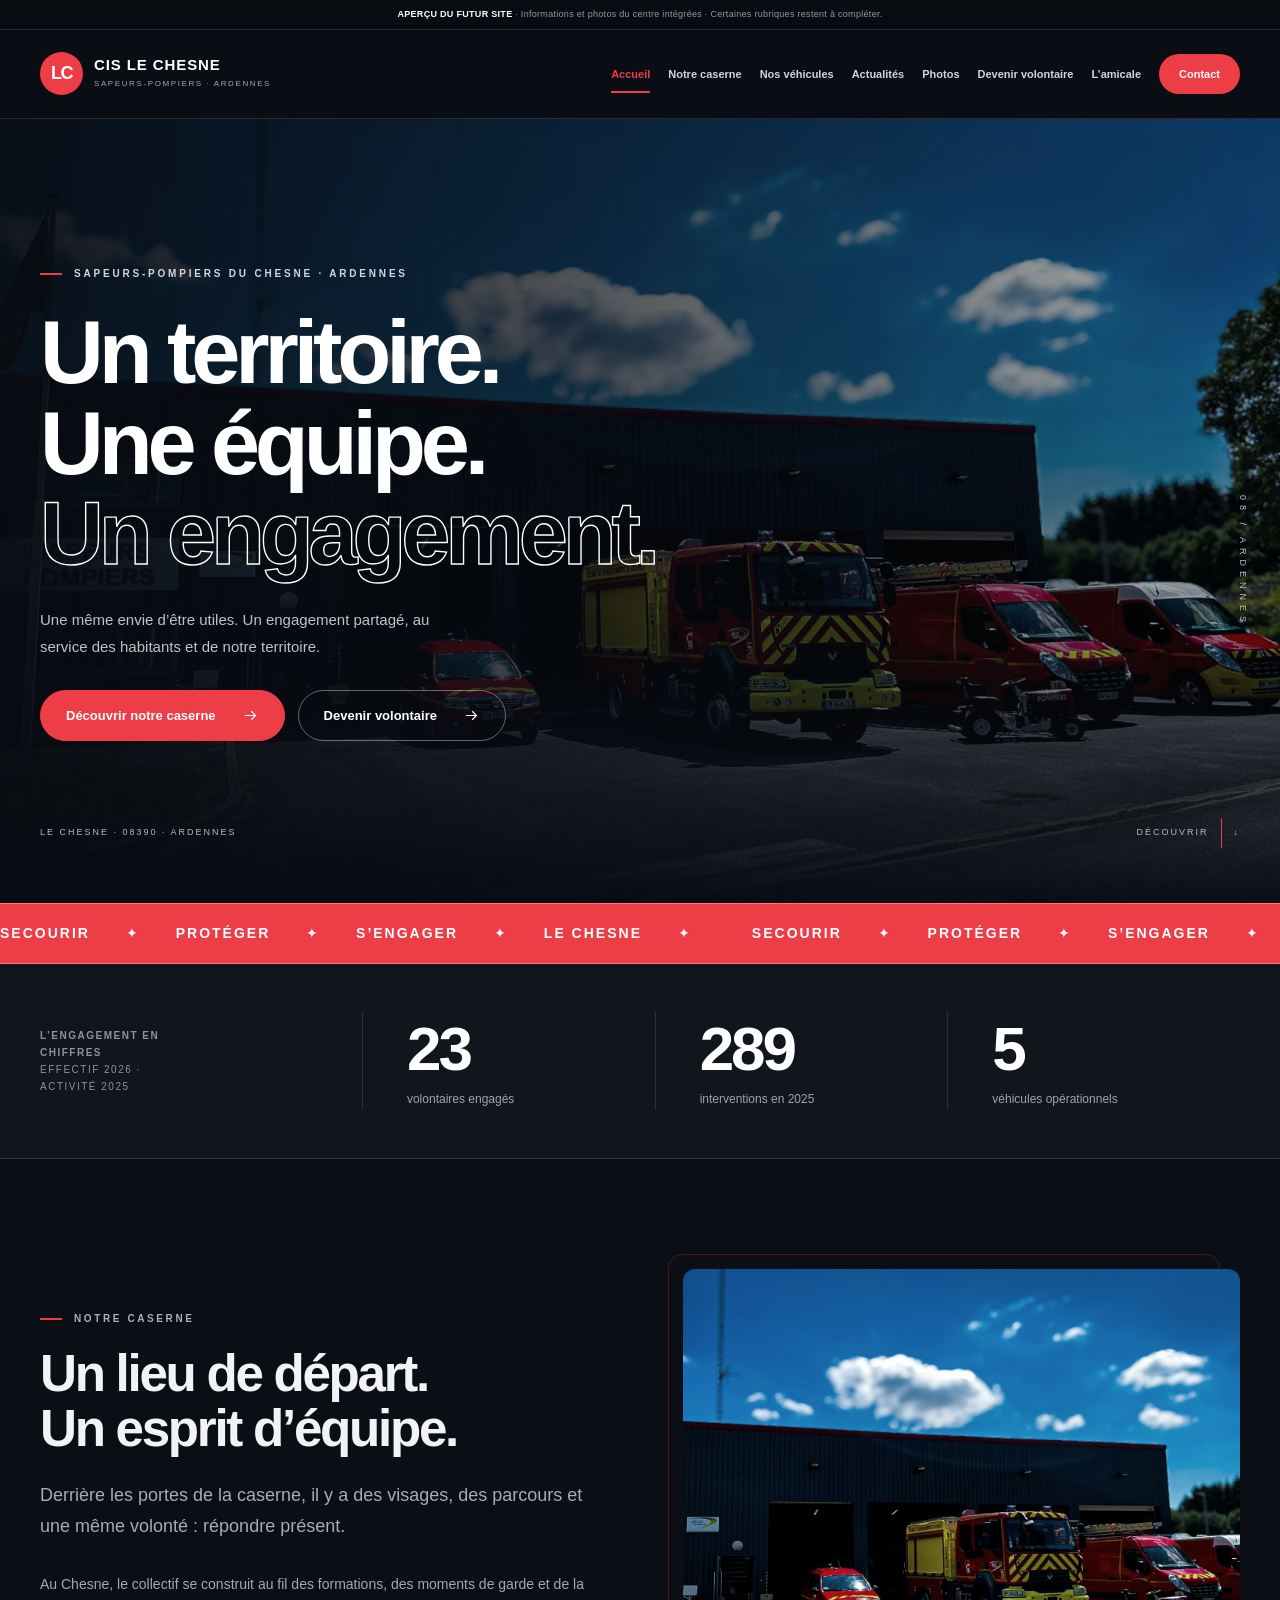
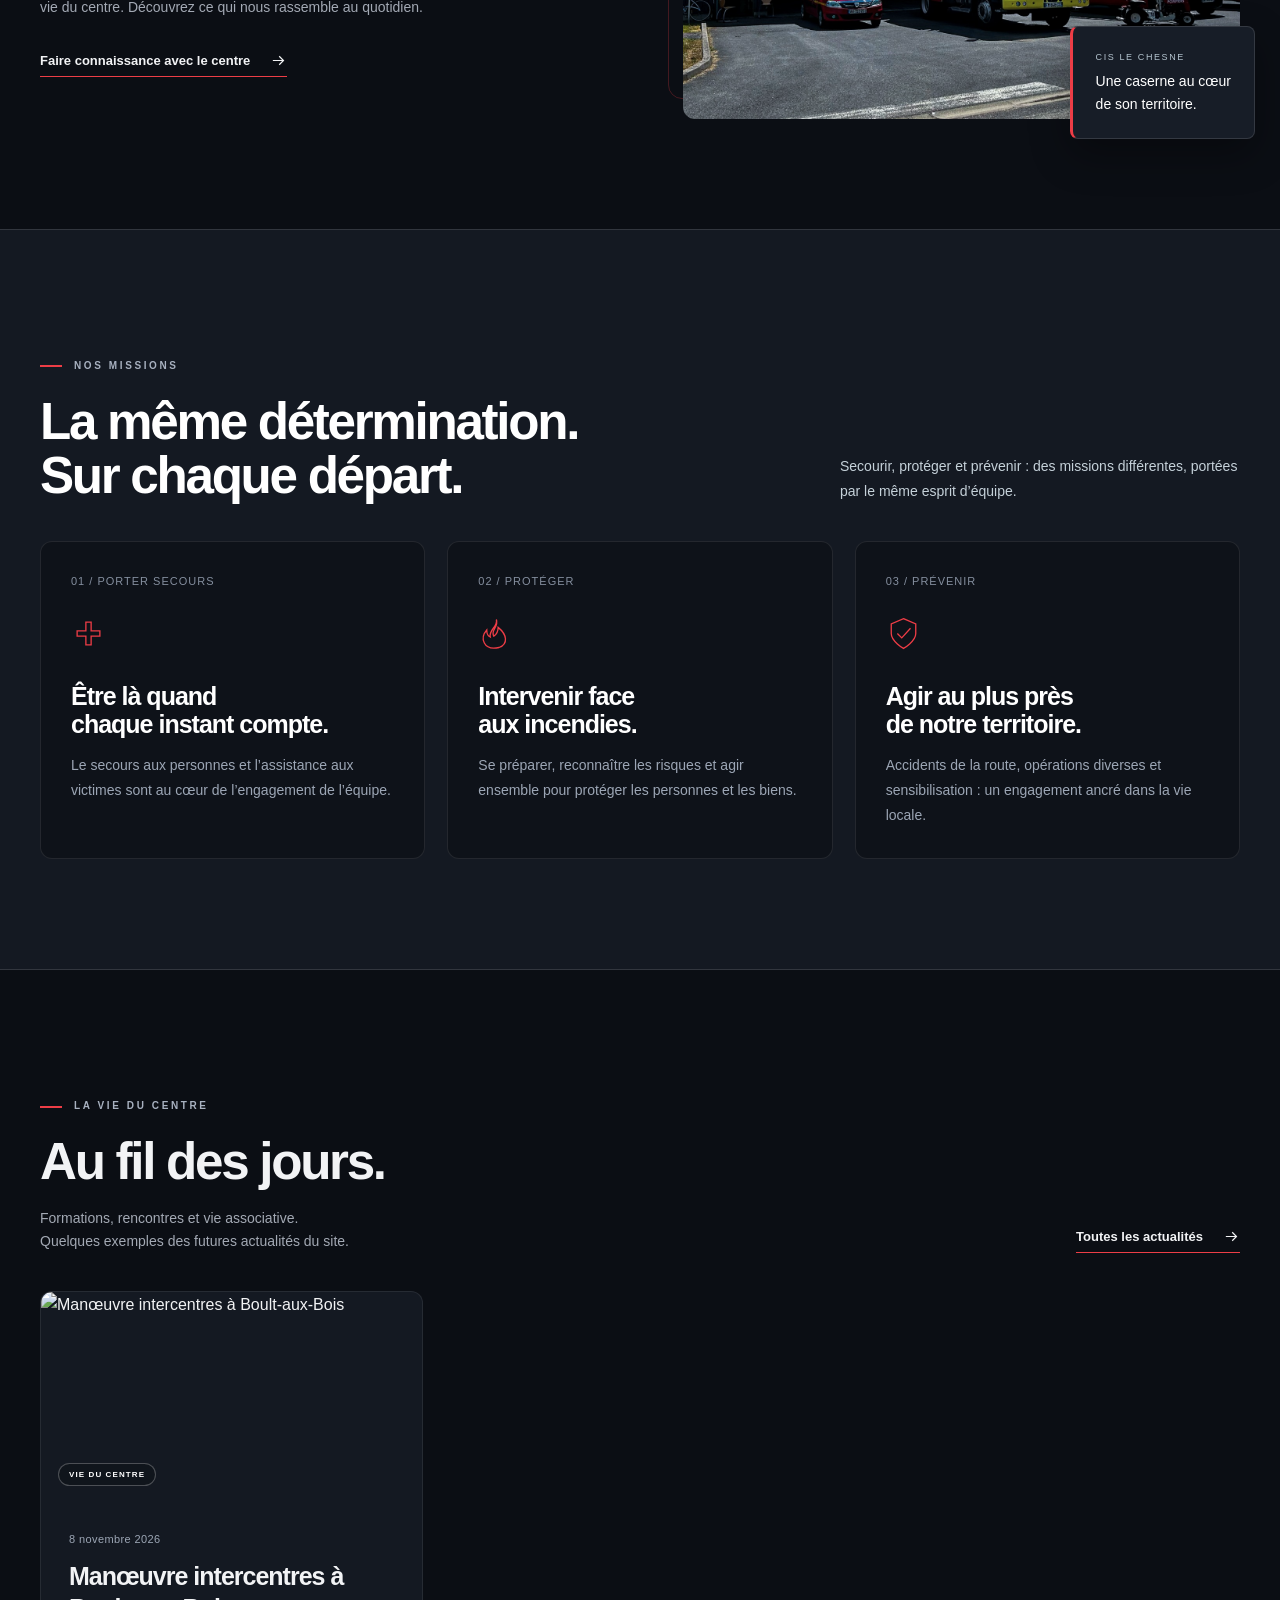
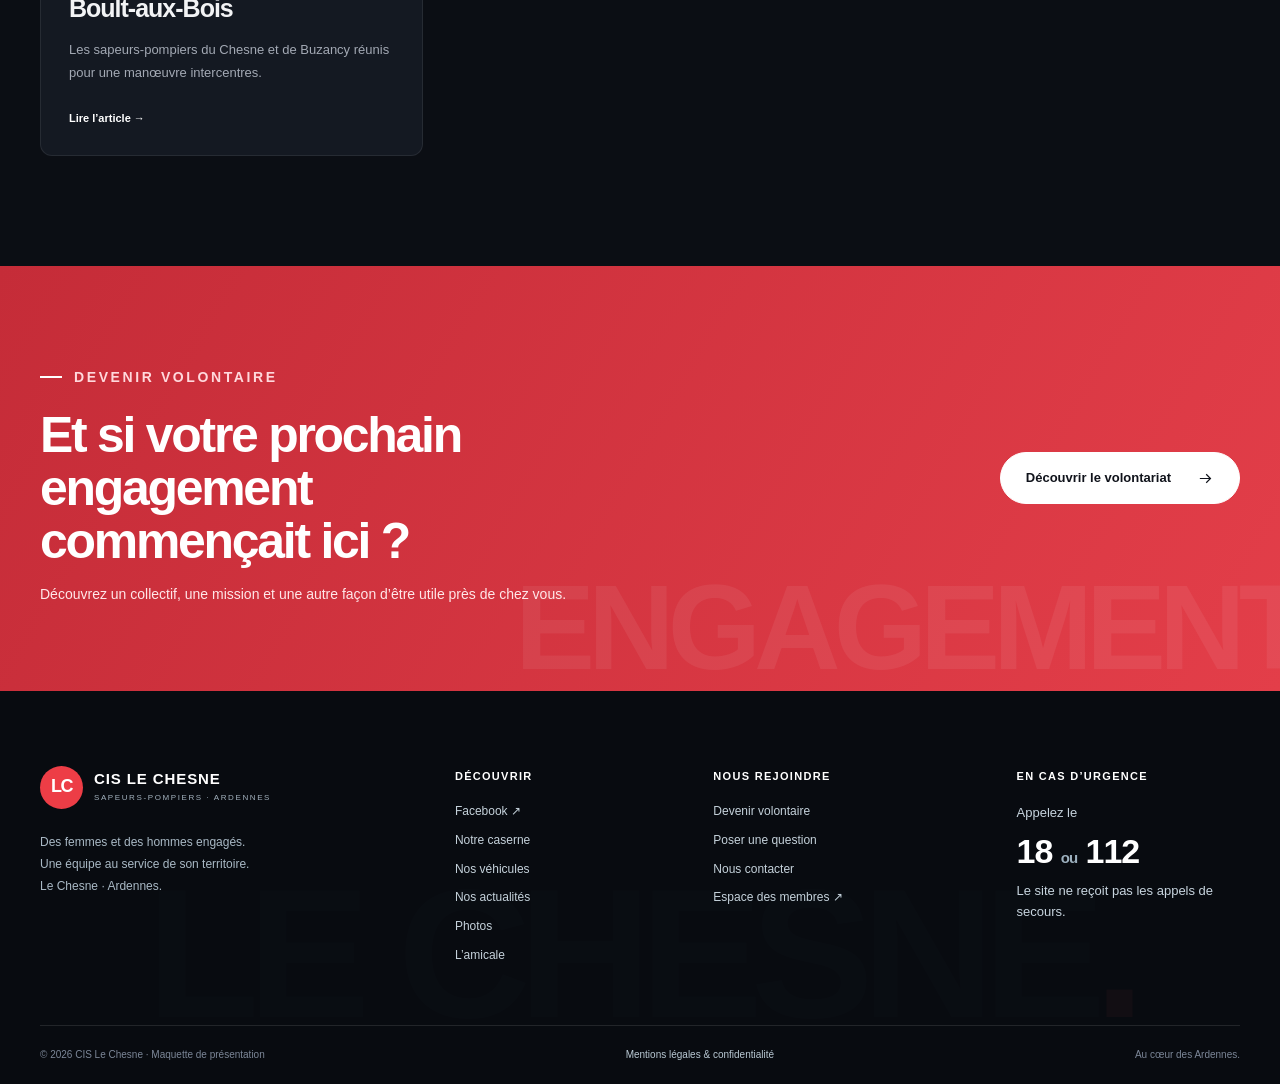
==== commit 0de87ead: "Add files via upload" ====
--- a/index.html
+++ b/index.html
@@ -1 +1 @@
-<!doctype html><html lang="fr"><head><meta charset="utf-8"><meta name="viewport" content="width=device-width,initial-scale=1"><meta name="robots" content="noindex,nofollow"><meta name="description" content="Maquette du site de présentation des sapeurs-pompiers du Chesne. Contenus de démonstration."><meta name="theme-color" content="#142938"><title>Accueil — CIS Le Chesne</title><link rel="icon" href="favicon.svg" type="image/svg+xml"><link rel="stylesheet" href="styles.css?v=2"><script src="data.js" defer></script><script src="site.js?v=2" defer></script></head><body class="immersive"><a class="skip" href="#contenu">Aller au contenu</a><div class="demo"><strong>APERÇU DU FUTUR SITE</strong> · Textes, chiffres et actualités fictifs. Photo fournie par le CIS Le Chesne.</div><div class="reading-progress" aria-hidden="true"></div><header class="site-header"><div class="wrap nav-wrap"><a class="brand" href="index.html" aria-label="CIS Le Chesne — accueil"><span class="brand-mark" aria-hidden="true">LC</span><span class="brand-text"><strong>CIS LE CHESNE</strong><small>Sapeurs-pompiers · Ardennes</small></span></a><button class="menu-toggle" aria-label="Ouvrir le menu" aria-controls="site-nav" aria-expanded="false"><svg width="22" height="22" viewBox="0 0 24 24" fill="none" stroke="currentColor" stroke-width="1.6" aria-hidden="true"><path d="M3 6h18M3 12h18M3 18h18"/></svg></button><nav class="site-nav" id="site-nav" aria-label="Navigation principale"><a href="index.html" aria-current="page">Accueil</a><a href="caserne.html">Notre caserne</a><a href="vehicules.html">Nos véhicules</a><a href="actualites.html">Actualités</a><a href="engagement.html">Devenir volontaire</a><a href="amicale.html">L’amicale</a><a href="contact.html">Contact</a></nav></div></header><main id="contenu"><section class="hero"><img class="hero-photo" src="caserne-le-chesne.jpg" alt="La caserne du Chesne avec ses véhicules de secours alignés devant les remises" width="2047" height="1151" fetchpriority="high"><div class="wrap"><p class="eyebrow">Sapeurs-pompiers du Chesne · Ardennes</p><h1><span class="title-line">Un territoire.</span><span class="title-line">Une équipe.</span><span class="title-line title-outline">Un engagement.</span></h1><p>Une même envie d’être utiles. Un engagement partagé, au service des habitants et de notre territoire.</p><div class="hero-actions"><a class="button " href="caserne.html">Découvrir notre caserne<svg viewBox="0 0 24 24" fill="none" stroke="currentColor" stroke-width="1.7" aria-hidden="true"><path d="M4 12h15m-6-6 6 6-6 6"/></svg></a><a class="button outline" href="engagement.html">Devenir volontaire<svg viewBox="0 0 24 24" fill="none" stroke="currentColor" stroke-width="1.7" aria-hidden="true"><path d="M4 12h15m-6-6 6 6-6 6"/></svg></a></div></div><span class="hero-edition" aria-hidden="true">08 / ARDENNES</span><div class="hero-coordinate"><div class="wrap"><span>LE CHESNE · 08390 · ARDENNES</span><a class="hero-scroll" href="#decouvrir">DÉCOUVRIR<span></span>↓</a></div></div></section><div class="moving-strip" aria-label="Secourir, protéger, s’engager"><div class="strip-track"><span>SECOURIR <b>✦</b> PROTÉGER <b>✦</b> S’ENGAGER <b>✦</b> LE CHESNE <b>✦</b> </span><span aria-hidden="true">SECOURIR <b>✦</b> PROTÉGER <b>✦</b> S’ENGAGER <b>✦</b> LE CHESNE <b>✦</b> </span></div></div><section class="stats-band" aria-label="Chiffres fictifs de démonstration"><div class="wrap stats"><p class="stats-intro">L’engagement en chiffres<br><span style="font-weight:400">Données illustratives</span></p><div class="stat"><strong>32</strong><small>volontaires engagés</small></div><div class="stat"><strong>250</strong><small>interventions par an</small></div><div class="stat"><strong>6</strong><small>véhicules opérationnels</small></div></div></section><section class="section" id="decouvrir"><div class="wrap split"><div><p class="eyebrow">Notre caserne</p><h2>Un lieu de départ.<br>Un esprit d’équipe.</h2><p class="lead intro">Derrière les portes de la caserne, il y a des visages, des parcours et une même volonté : répondre présent.</p><p class="muted" style="font-size:14px;margin-bottom:28px">Au Chesne, le collectif se construit au fil des formations, des moments de garde et de la vie du centre. Découvrez ce qui nous rassemble au quotidien.</p><a class="text-link" href="caserne.html">Faire connaissance avec le centre<svg viewBox="0 0 24 24" fill="none" stroke="currentColor" stroke-width="1.7" aria-hidden="true"><path d="M4 12h15m-6-6 6 6-6 6"/></svg></a></div><figure class="photo-frame" style="margin:0"><img class="full-photo" src="caserne-le-chesne.jpg" alt="La caserne du Chesne et ses véhicules devant les remises" loading="lazy" width="2047" height="1151"><figcaption class="caption"><small>CIS Le Chesne</small>Une caserne au cœur<br>de son territoire.</figcaption></figure></div></section><section class="section navy-section"><div class="wrap"><div class="section-head"><div><p class="eyebrow">Nos missions</p><h2>La même détermination.<br>Sur chaque départ.</h2></div><p class="lead" style="font-size:14px">Secourir, protéger et prévenir : des missions différentes, portées par le même esprit d’équipe.</p></div><div class="mission-grid"><article class="mission"><span class="number">01 / PORTER SECOURS</span><svg class="icon" viewBox="0 0 40 40" fill="none" stroke-width="1.5" aria-hidden="true"><path d="M17 7h6v10h10v6H23v10h-6V23H7v-6h10Z"/></svg><h3>Être là quand<br>chaque instant compte.</h3><p>Le secours aux personnes et l’assistance aux victimes sont au cœur de l’engagement de l’équipe.</p></article><article class="mission"><span class="number">02 / PROTÉGER</span><svg class="icon" viewBox="0 0 40 40" fill="none" stroke-width="1.5" aria-hidden="true"><path d="M21 4c3 9-7 12-3 19 3-2 5-6 5-10 10 8 12 19 1 23C6 40 2 25 10 16c0 6 2 7 4 8-2-8 9-12 7-20Z"/></svg><h3>Intervenir face<br>aux incendies.</h3><p>Se préparer, reconnaître les risques et agir ensemble pour protéger les personnes et les biens.</p></article><article class="mission"><span class="number">03 / PRÉVENIR</span><svg class="icon" viewBox="0 0 40 40" fill="none" stroke-width="1.5" aria-hidden="true"><path d="m20 3 14 6v11c0 9-14 17-14 17S6 29 6 20V9Z"/><path d="m13 20 5 5 10-11"/></svg><h3>Agir au plus près<br>de notre territoire.</h3><p>Accidents de la route, opérations diverses et sensibilisation : un engagement ancré dans la vie locale.</p></article></div></div></section><section class="section"><div class="wrap"><div class="section-head"><div><p class="eyebrow">La vie du centre</p><h2>Au fil des jours.</h2><p class="muted" style="font-size:14px">Formations, rencontres et vie associative.<br>Quelques exemples des futures actualités du site.</p></div><a class="text-link" href="actualites.html">Toutes les actualités<svg viewBox="0 0 24 24" fill="none" stroke="currentColor" stroke-width="1.7" aria-hidden="true"><path d="M4 12h15m-6-6 6 6-6 6"/></svg></a></div><div class="cards"><article class="news-card" data-category="Formation"><a class="news-media" href="actualites.html?article=manoeuvre" aria-label="Lire : Se préparer ensemble pour mieux intervenir."><img class="news-image crop-a" src="caserne-le-chesne.jpg" alt="La caserne du Chesne et ses véhicules devant les remises" loading="lazy" width="2047" height="1151"><span class="label">Formation</span></a><div class="news-body"><time datetime="2026-11-08">08 novembre 2026</time><h3>Se préparer ensemble pour mieux intervenir.</h3><p>Une matinée de manœuvre pour travailler la coordination des équipes et entretenir les réflexes.</p><a class="text-link" href="actualites.html?article=manoeuvre">Lire l’article<svg viewBox="0 0 24 24" fill="none" stroke="currentColor" stroke-width="1.7" aria-hidden="true"><path d="M4 12h15m-6-6 6 6-6 6"/></svg></a></div></article><article class="news-card" data-category="Vie de la caserne"><a class="news-media" href="actualites.html?article=portes-ouvertes" aria-label="Lire : La caserne ouvre ses portes aux habitants."><img class="news-image crop-b" src="caserne-le-chesne.jpg" alt="La caserne du Chesne et ses véhicules devant les remises" loading="lazy" width="2047" height="1151"><span class="label">Vie de la caserne</span></a><div class="news-body"><time datetime="2026-10-25">25 octobre 2026</time><h3>La caserne ouvre ses portes aux habitants.</h3><p>Découverte des véhicules, échanges avec les volontaires et présentation de la vie au centre.</p><a class="text-link" href="actualites.html?article=portes-ouvertes">Lire l’article<svg viewBox="0 0 24 24" fill="none" stroke="currentColor" stroke-width="1.7" aria-hidden="true"><path d="M4 12h15m-6-6 6 6-6 6"/></svg></a></div></article><article class="news-card" data-category="Amicale"><a class="news-media" href="actualites.html?article=amicale" aria-label="Lire : Des moments qui font vivre notre amicale."><img class="news-image crop-a" src="caserne-le-chesne.jpg" alt="La caserne du Chesne et ses véhicules devant les remises" loading="lazy" width="2047" height="1151"><span class="label">Amicale</span></a><div class="news-body"><time datetime="2026-10-12">12 octobre 2026</time><h3>Des moments qui font vivre notre amicale.</h3><p>Au-delà des interventions, une équipe se construit aussi autour de rencontres et de projets communs.</p><a class="text-link" href="actualites.html?article=amicale">Lire l’article<svg viewBox="0 0 24 24" fill="none" stroke="currentColor" stroke-width="1.7" aria-hidden="true"><path d="M4 12h15m-6-6 6 6-6 6"/></svg></a></div></article></div></div></section><section class="recruit-banner"><div class="wrap"><div><p class="eyebrow">Devenir volontaire</p><h2>Et si votre prochain engagement<br>commençait ici ?</h2><p>Découvrez un collectif, une mission et une autre façon d’être utile près de chez vous.</p></div><a class="button light" href="engagement.html">Découvrir le volontariat<svg viewBox="0 0 24 24" fill="none" stroke="currentColor" stroke-width="1.7" aria-hidden="true"><path d="M4 12h15m-6-6 6 6-6 6"/></svg></a></div></section></main><footer class="site-footer"><div class="wrap"><div class="footer-grid"><div><a class="brand" href="index.html"><span class="brand-mark" aria-hidden="true">LC</span><span class="brand-text"><strong>CIS LE CHESNE</strong><small>Sapeurs-pompiers · Ardennes</small></span></a><p class="footer-note">Des femmes et des hommes engagés.<br>Une équipe au service de son territoire.<br>Le Chesne · Ardennes.</p></div><div><h3>Découvrir</h3><a href="caserne.html">Notre caserne</a><a href="vehicules.html">Nos véhicules</a><a href="actualites.html">Nos actualités</a><a href="amicale.html">L’amicale</a></div><div><h3>Nous rejoindre</h3><a href="engagement.html">Devenir volontaire</a><a href="contact.html?objet=engagement">Poser une question</a><a href="contact.html">Nous contacter</a><a href="https://cis-lechesne.fr/" target="_blank" rel="noopener">Espace des membres ↗</a></div><div><h3>En cas d’urgence</h3><p class="emergency">Appelez le<strong>18 <span style="font-size:15px;color:#9cb0be">ou</span> 112</strong>Le site ne reçoit pas les appels de secours.</p></div></div><div class="footer-bottom"><span>© 2026 CIS Le Chesne · Maquette de présentation</span><a href="mentions-legales.html">Mentions légales & confidentialité</a><span>Au cœur des Ardennes.</span></div></div><div class="footer-wordmark" aria-hidden="true">LE CHESNE<span>.</span></div></footer><dialog class="modal" id="detail-modal" aria-labelledby="modal-title"><button class="modal-close" aria-label="Fermer la fiche"><svg viewBox="0 0 24 24" fill="none" stroke="currentColor" stroke-width="1.5" aria-hidden="true"><path d="m6 6 12 12M18 6 6 18"/></svg></button><div id="modal-content"></div></dialog></body></html>+<!doctype html><html lang="fr"><head><meta charset="utf-8"><meta name="viewport" content="width=device-width,initial-scale=1"><meta name="robots" content="noindex,nofollow"><meta name="description" content="Maquette du site de présentation des sapeurs-pompiers du Chesne. Contenus de démonstration."><meta name="theme-color" content="#142938"><title>Accueil — CIS Le Chesne</title><link rel="icon" href="favicon.svg" type="image/svg+xml"><link rel="stylesheet" href="styles.css?v=4"><script src="data.js" defer></script><script src="site.js?v=4" defer></script></head><body class="immersive"><a class="skip" href="#contenu">Aller au contenu</a><div class="demo"><strong>APERÇU DU FUTUR SITE</strong> · Informations et photos du centre intégrées · Certaines rubriques restent à compléter.</div><div class="reading-progress" aria-hidden="true"></div><header class="site-header"><div class="wrap nav-wrap"><a class="brand" href="index.html" aria-label="CIS Le Chesne — accueil"><span class="brand-mark" aria-hidden="true">LC</span><span class="brand-text"><strong>CIS LE CHESNE</strong><small>Sapeurs-pompiers · Ardennes</small></span></a><button class="menu-toggle" aria-label="Ouvrir le menu" aria-controls="site-nav" aria-expanded="false"><svg width="22" height="22" viewBox="0 0 24 24" fill="none" stroke="currentColor" stroke-width="1.6" aria-hidden="true"><path d="M3 6h18M3 12h18M3 18h18"/></svg></button><nav class="site-nav" id="site-nav" aria-label="Navigation principale"><a href="index.html" aria-current="page">Accueil</a><a href="caserne.html">Notre caserne</a><a href="vehicules.html">Nos véhicules</a><a href="actualites.html">Actualités</a><a href="photos.html">Photos</a><a href="engagement.html">Devenir volontaire</a><a href="amicale.html">L’amicale</a><a href="contact.html">Contact</a></nav></div></header><main id="contenu"><section class="hero"><img class="hero-photo" src="caserne-le-chesne.jpg" alt="La caserne du Chesne avec ses véhicules de secours alignés devant les remises" width="2047" height="1151" fetchpriority="high"><div class="wrap"><p class="eyebrow">Sapeurs-pompiers du Chesne · Ardennes</p><h1><span class="title-line">Un territoire.</span><span class="title-line">Une équipe.</span><span class="title-line title-outline">Un engagement.</span></h1><p>Une même envie d’être utiles. Un engagement partagé, au service des habitants et de notre territoire.</p><div class="hero-actions"><a class="button " href="caserne.html">Découvrir notre caserne<svg viewBox="0 0 24 24" fill="none" stroke="currentColor" stroke-width="1.7" aria-hidden="true"><path d="M4 12h15m-6-6 6 6-6 6"/></svg></a><a class="button outline" href="engagement.html">Devenir volontaire<svg viewBox="0 0 24 24" fill="none" stroke="currentColor" stroke-width="1.7" aria-hidden="true"><path d="M4 12h15m-6-6 6 6-6 6"/></svg></a></div></div><span class="hero-edition" aria-hidden="true">08 / ARDENNES</span><div class="hero-coordinate"><div class="wrap"><span>LE CHESNE · 08390 · ARDENNES</span><a class="hero-scroll" href="#decouvrir">DÉCOUVRIR<span></span>↓</a></div></div></section><div class="moving-strip" aria-label="Secourir, protéger, s’engager"><div class="strip-track"><span>SECOURIR <b>✦</b> PROTÉGER <b>✦</b> S’ENGAGER <b>✦</b> LE CHESNE <b>✦</b> </span><span aria-hidden="true">SECOURIR <b>✦</b> PROTÉGER <b>✦</b> S’ENGAGER <b>✦</b> LE CHESNE <b>✦</b> </span></div></div><section class="stats-band" aria-label="Chiffres du centre"><div class="wrap stats"><p class="stats-intro">L’engagement en chiffres<br><span style="font-weight:400">Effectif 2026 · Activité 2025</span></p><div class="stat"><strong>23</strong><small>volontaires engagés</small></div><div class="stat"><strong>289</strong><small>interventions en 2025</small></div><div class="stat"><strong>5</strong><small>véhicules opérationnels</small></div></div></section><section class="section" id="decouvrir"><div class="wrap split"><div><p class="eyebrow">Notre caserne</p><h2>Un lieu de départ.<br>Un esprit d’équipe.</h2><p class="lead intro">Derrière les portes de la caserne, il y a des visages, des parcours et une même volonté : répondre présent.</p><p class="muted" style="font-size:14px;margin-bottom:28px">Au Chesne, le collectif se construit au fil des formations, des moments de garde et de la vie du centre. Découvrez ce qui nous rassemble au quotidien.</p><a class="text-link" href="caserne.html">Faire connaissance avec le centre<svg viewBox="0 0 24 24" fill="none" stroke="currentColor" stroke-width="1.7" aria-hidden="true"><path d="M4 12h15m-6-6 6 6-6 6"/></svg></a></div><figure class="photo-frame" style="margin:0"><img class="full-photo" src="caserne-le-chesne.jpg" alt="La caserne du Chesne et ses véhicules devant les remises" loading="lazy" width="2047" height="1151"><figcaption class="caption"><small>CIS Le Chesne</small>Une caserne au cœur<br>de son territoire.</figcaption></figure></div></section><section class="section navy-section"><div class="wrap"><div class="section-head"><div><p class="eyebrow">Nos missions</p><h2>La même détermination.<br>Sur chaque départ.</h2></div><p class="lead" style="font-size:14px">Secourir, protéger et prévenir : des missions différentes, portées par le même esprit d’équipe.</p></div><div class="mission-grid"><article class="mission"><span class="number">01 / PORTER SECOURS</span><svg class="icon" viewBox="0 0 40 40" fill="none" stroke-width="1.5" aria-hidden="true"><path d="M17 7h6v10h10v6H23v10h-6V23H7v-6h10Z"/></svg><h3>Être là quand<br>chaque instant compte.</h3><p>Le secours aux personnes et l’assistance aux victimes sont au cœur de l’engagement de l’équipe.</p></article><article class="mission"><span class="number">02 / PROTÉGER</span><svg class="icon" viewBox="0 0 40 40" fill="none" stroke-width="1.5" aria-hidden="true"><path d="M21 4c3 9-7 12-3 19 3-2 5-6 5-10 10 8 12 19 1 23C6 40 2 25 10 16c0 6 2 7 4 8-2-8 9-12 7-20Z"/></svg><h3>Intervenir face<br>aux incendies.</h3><p>Se préparer, reconnaître les risques et agir ensemble pour protéger les personnes et les biens.</p></article><article class="mission"><span class="number">03 / PRÉVENIR</span><svg class="icon" viewBox="0 0 40 40" fill="none" stroke-width="1.5" aria-hidden="true"><path d="m20 3 14 6v11c0 9-14 17-14 17S6 29 6 20V9Z"/><path d="m13 20 5 5 10-11"/></svg><h3>Agir au plus près<br>de notre territoire.</h3><p>Accidents de la route, opérations diverses et sensibilisation : un engagement ancré dans la vie locale.</p></article></div></div></section><section class="section"><div class="wrap"><div class="section-head"><div><p class="eyebrow">La vie du centre</p><h2>Au fil des jours.</h2><p class="muted" style="font-size:14px">Formations, rencontres et vie associative.<br>Quelques exemples des futures actualités du site.</p></div><a class="text-link" href="actualites.html">Toutes les actualités<svg viewBox="0 0 24 24" fill="none" stroke="currentColor" stroke-width="1.7" aria-hidden="true"><path d="M4 12h15m-6-6 6 6-6 6"/></svg></a></div><div class="cards"><article class="news-card" data-category="Vie du centre"><a class="news-media" href="actualites.html?article=manoeuvre"><img class="news-image" src="photos/IMG_6231.jpg" alt="Manœuvre intercentres à Boult-aux-Bois" loading="lazy"><span class="label">Vie du centre</span></a><div class="news-body"><time datetime="2026-11-08">8 novembre 2026</time><h3>Manœuvre intercentres à Boult-aux-Bois</h3><p>Les sapeurs-pompiers du Chesne et de Buzancy réunis pour une manœuvre intercentres.</p><a class="text-link" href="actualites.html?article=manoeuvre">Lire l’article →</a></div></article></div></div></section><section class="recruit-banner"><div class="wrap"><div><p class="eyebrow">Devenir volontaire</p><h2>Et si votre prochain engagement<br>commençait ici ?</h2><p>Découvrez un collectif, une mission et une autre façon d’être utile près de chez vous.</p></div><a class="button light" href="engagement.html">Découvrir le volontariat<svg viewBox="0 0 24 24" fill="none" stroke="currentColor" stroke-width="1.7" aria-hidden="true"><path d="M4 12h15m-6-6 6 6-6 6"/></svg></a></div></section></main><footer class="site-footer"><div class="wrap"><div class="footer-grid"><div><a class="brand" href="index.html"><span class="brand-mark" aria-hidden="true">LC</span><span class="brand-text"><strong>CIS LE CHESNE</strong><small>Sapeurs-pompiers · Ardennes</small></span></a><p class="footer-note">Des femmes et des hommes engagés.<br>Une équipe au service de son territoire.<br>Le Chesne · Ardennes.</p></div><div><h3>Découvrir</h3><a href="https://www.facebook.com/profile.php?id=100082637057839" target="_blank" rel="noopener">Facebook ↗</a><a href="caserne.html">Notre caserne</a><a href="vehicules.html">Nos véhicules</a><a href="actualites.html">Nos actualités</a><a href="photos.html">Photos</a><a href="amicale.html">L’amicale</a></div><div><h3>Nous rejoindre</h3><a href="engagement.html">Devenir volontaire</a><a href="contact.html?objet=engagement">Poser une question</a><a href="contact.html">Nous contacter</a><a href="https://cis-lechesne.fr/" target="_blank" rel="noopener">Espace des membres ↗</a></div><div><h3>En cas d’urgence</h3><p class="emergency">Appelez le<strong>18 <span style="font-size:15px;color:#9cb0be">ou</span> 112</strong>Le site ne reçoit pas les appels de secours.</p></div></div><div class="footer-bottom"><span>© 2026 CIS Le Chesne · Maquette de présentation</span><a href="mentions-legales.html">Mentions légales & confidentialité</a><span>Au cœur des Ardennes.</span></div></div><div class="footer-wordmark" aria-hidden="true">LE CHESNE<span>.</span></div></footer><dialog class="modal" id="detail-modal" aria-labelledby="modal-title"><button class="modal-close" aria-label="Fermer la fiche"><svg viewBox="0 0 24 24" fill="none" stroke="currentColor" stroke-width="1.5" aria-hidden="true"><path d="m6 6 12 12M18 6 6 18"/></svg></button><div id="modal-content"></div></dialog></body></html>
--- a/styles.css
+++ b/styles.css
@@ -8,3 +8,13 @@
 @media(max-width:940px){.site-nav{top:88px;background:#11151cfb;border-bottom:1px solid #ffffff25;box-shadow:0 20px 40px #0008}.site-nav a{font-size:14px;padding:15px 5px}.site-nav a[aria-current=page]:after{display:none}.site-nav a:last-child{margin-top:10px;align-self:flex-start;padding:12px 25px}.hero{min-height:690px}.hero h1{font-size:clamp(57px,8vw,82px)}.hero-photo{object-position:62% center}.mission-grid{grid-template-columns:1fr}.mission,.mission+.mission{padding:28px}.hero-edition{right:15px}.section{padding:80px 0}}
 @media(max-width:600px){.wrap{width:calc(100% - 40px)}.demo{font-size:8px;padding:7px 16px}.nav-wrap{height:74px}.brand-text strong{font-size:13px}.brand-text small{font-size:7px;letter-spacing:1px}.site-nav{top:74px}.hero{height:auto;min-height:650px;padding:70px 0 100px}.hero h1{font-size:clamp(40px,10vw,60px);letter-spacing:-.05em;line-height:1.08}.title-outline{-webkit-text-stroke:1px #fff}.hero .eyebrow{font-size:8px;letter-spacing:1.6px;max-width:270px}.hero p{font-size:14px;max-width:300px;margin:22px 0}.hero-photo{object-position:63% center;filter:brightness(.65) saturate(.7)}.hero:after{background:linear-gradient(90deg,#080c12d9,#080c1250),linear-gradient(0deg,#0b0e14,transparent 60%)}.hero-actions{flex-direction:column;align-items:flex-start;gap:12px}.hero-actions .button{min-width:225px}.hero-coordinate{font-size:8px;letter-spacing:1px;bottom:25px}.hero-edition{display:none}.moving-strip{padding:13px 0}.strip-track{font-size:11px;letter-spacing:1.5px}.strip-track b{padding:0 18px}.stats{padding:30px 0;grid-template-columns:repeat(3,minmax(0,1fr));gap:20px 8px}.stats-intro{grid-column:1/-1;max-width:none;display:flex;justify-content:space-between;align-items:center;font-size:8px}.stats-intro br{display:none}.stat{padding-left:12px}.stat strong{font-size:40px;letter-spacing:-2px}.stat small{font-size:10px;max-width:100px}.section{padding:65px 0}.section-head{margin-bottom:28px}h2{font-size:36px}.split{gap:45px}.photo-frame img{height:300px}.photo-frame .caption{right:0;bottom:-15px}.page-hero{padding:28px 0 50px}.page-hero h1{font-size:42px;overflow-wrap:break-word}.page-hero:after{font-size:100px}.recruit-banner{padding:55px 0}.recruit-banner:after{font-size:65px;bottom:-12px;letter-spacing:-3px}.recruit-banner h2{font-size:35px}.footer-wordmark{font-size:14vw;padding-top:25px}.footer-grid{gap:30px}.form-panel{padding:24px}.emergency-box{align-items:flex-start}.mission h3{font-size:24px}}
 @media(prefers-reduced-motion:reduce){*,*:before,*:after{animation:none!important;transition:none!important;scroll-behavior:auto!important}.reveal-pending{opacity:1!important;transform:none!important}}
+
+/* Le nom du centre devient un filigrane derrière les liens du pied de page. */
+.site-footer{position:relative;isolation:isolate}
+.site-footer>.wrap{position:relative;z-index:1}
+.site-footer .footer-wordmark{position:absolute;inset:0;display:flex;align-items:center;justify-content:center;padding:0;margin:0;z-index:0;pointer-events:none;line-height:1;opacity:.5;font-size:clamp(50px,14.4vw,230px);color:#202632}
+.site-footer .footer-wordmark span{color:#87303b}
+@media(max-width:600px){.site-footer .footer-wordmark{font-size:14vw;opacity:.4}}
+
+/* Informations et galerie du centre */
+.gallery-grid{display:grid;grid-template-columns:repeat(4,minmax(0,1fr));gap:18px;margin:32px 0}.gallery-tile{padding:0;border:0;background:#142938;cursor:zoom-in;overflow:hidden}.gallery-tile img{width:100%;height:340px;object-fit:cover;display:block;transition:transform .3s}.gallery-tile:hover img{transform:scale(1.035)}.gallery-full{display:block;width:100%;max-height:80vh;object-fit:contain}.vehicle-placeholder{min-height:220px;display:flex;flex-direction:column;align-items:center;justify-content:center;background:linear-gradient(135deg,#142938,#213b4b);color:white}.vehicle-placeholder span{font-size:64px;font-weight:800;letter-spacing:.04em}.vehicle-placeholder small{color:#9cb0be}.news-image{object-position:center 35%}.site-footer{position:relative;overflow:hidden}.site-footer>.wrap{position:relative;z-index:1}.footer-wordmark{position:absolute!important;inset:auto 0 10% 0!important;pointer-events:none;opacity:.08!important;z-index:0!important;margin:0!important}.site-nav{gap:18px}.modal-image{object-fit:contain;background:#10212c;max-height:65vh}.gallery-tile:focus-visible{outline:3px solid #e94343;outline-offset:4px}@media(max-width:1100px){.site-nav{gap:11px}.site-nav a{font-size:12px}}@media(max-width:760px){.gallery-grid{grid-template-columns:repeat(2,minmax(0,1fr))}.gallery-tile img{height:280px}}@media(max-width:420px){.gallery-tile img{height:220px}}
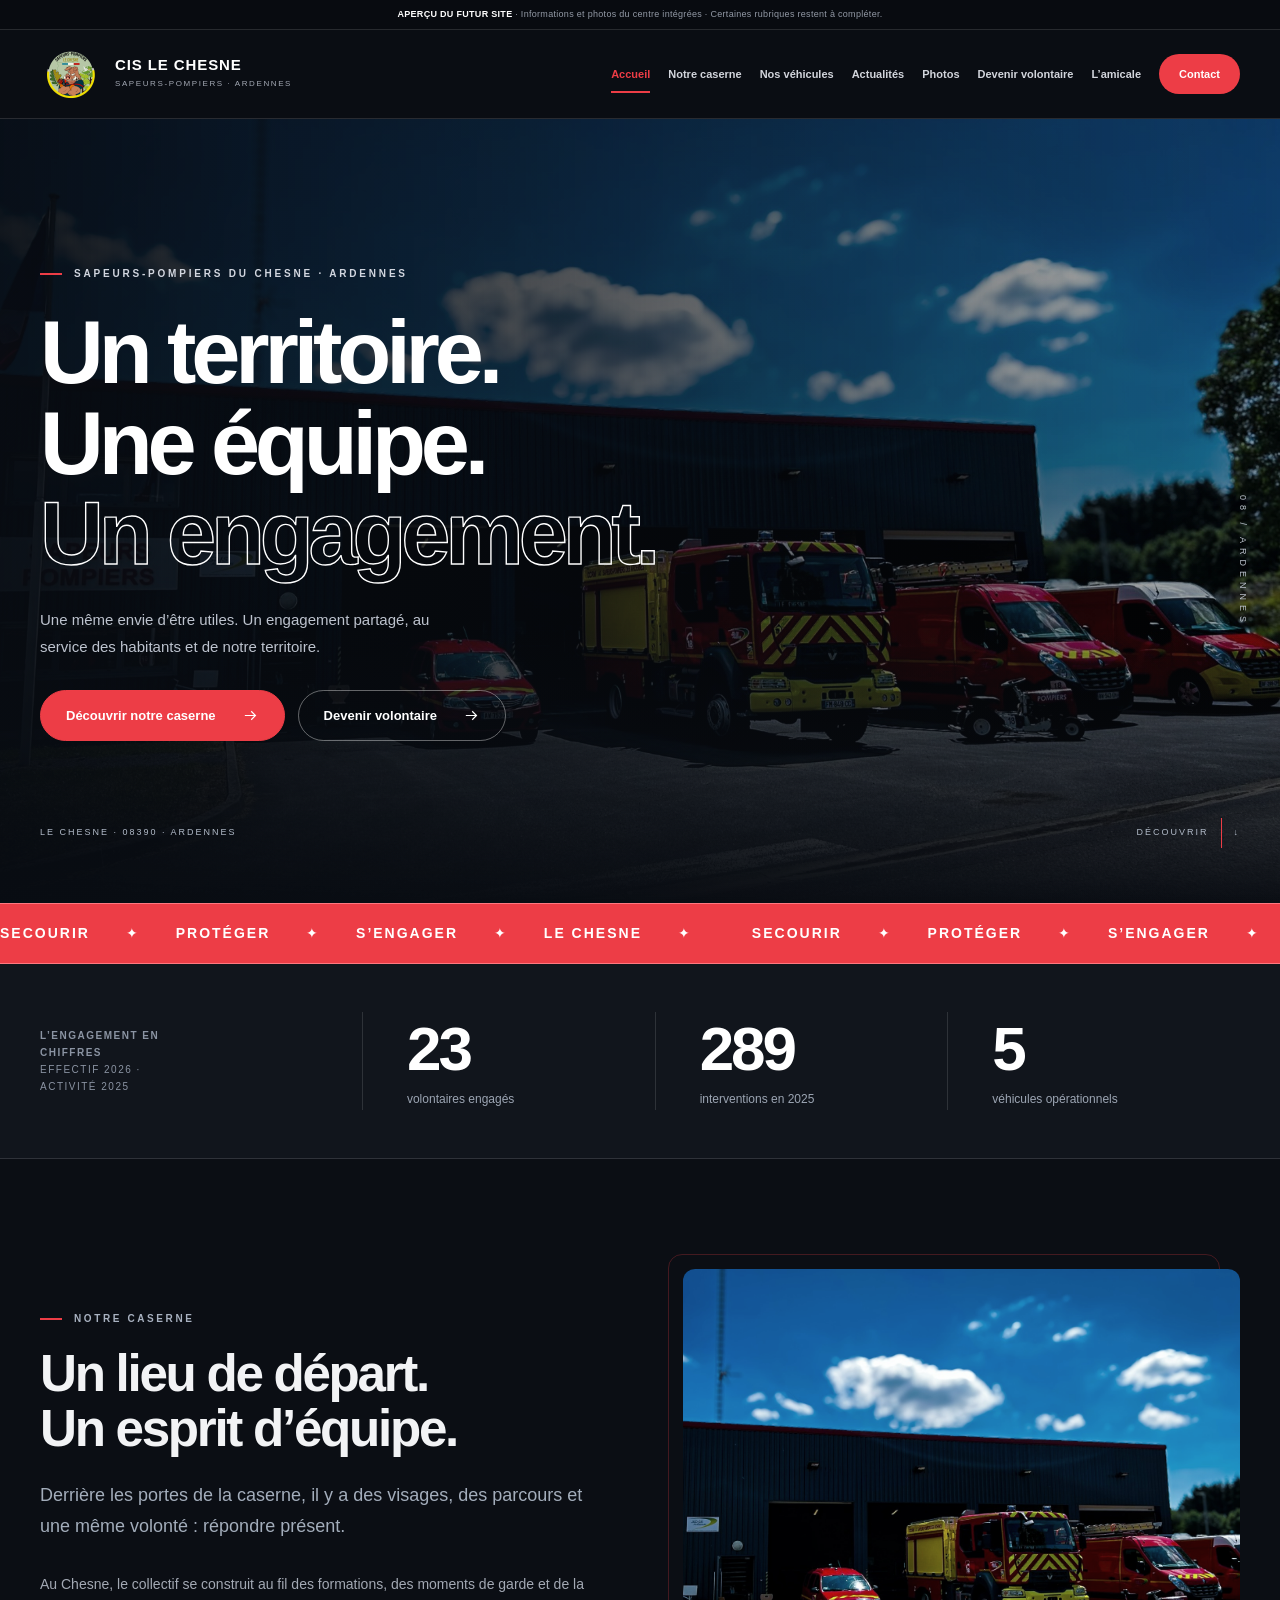
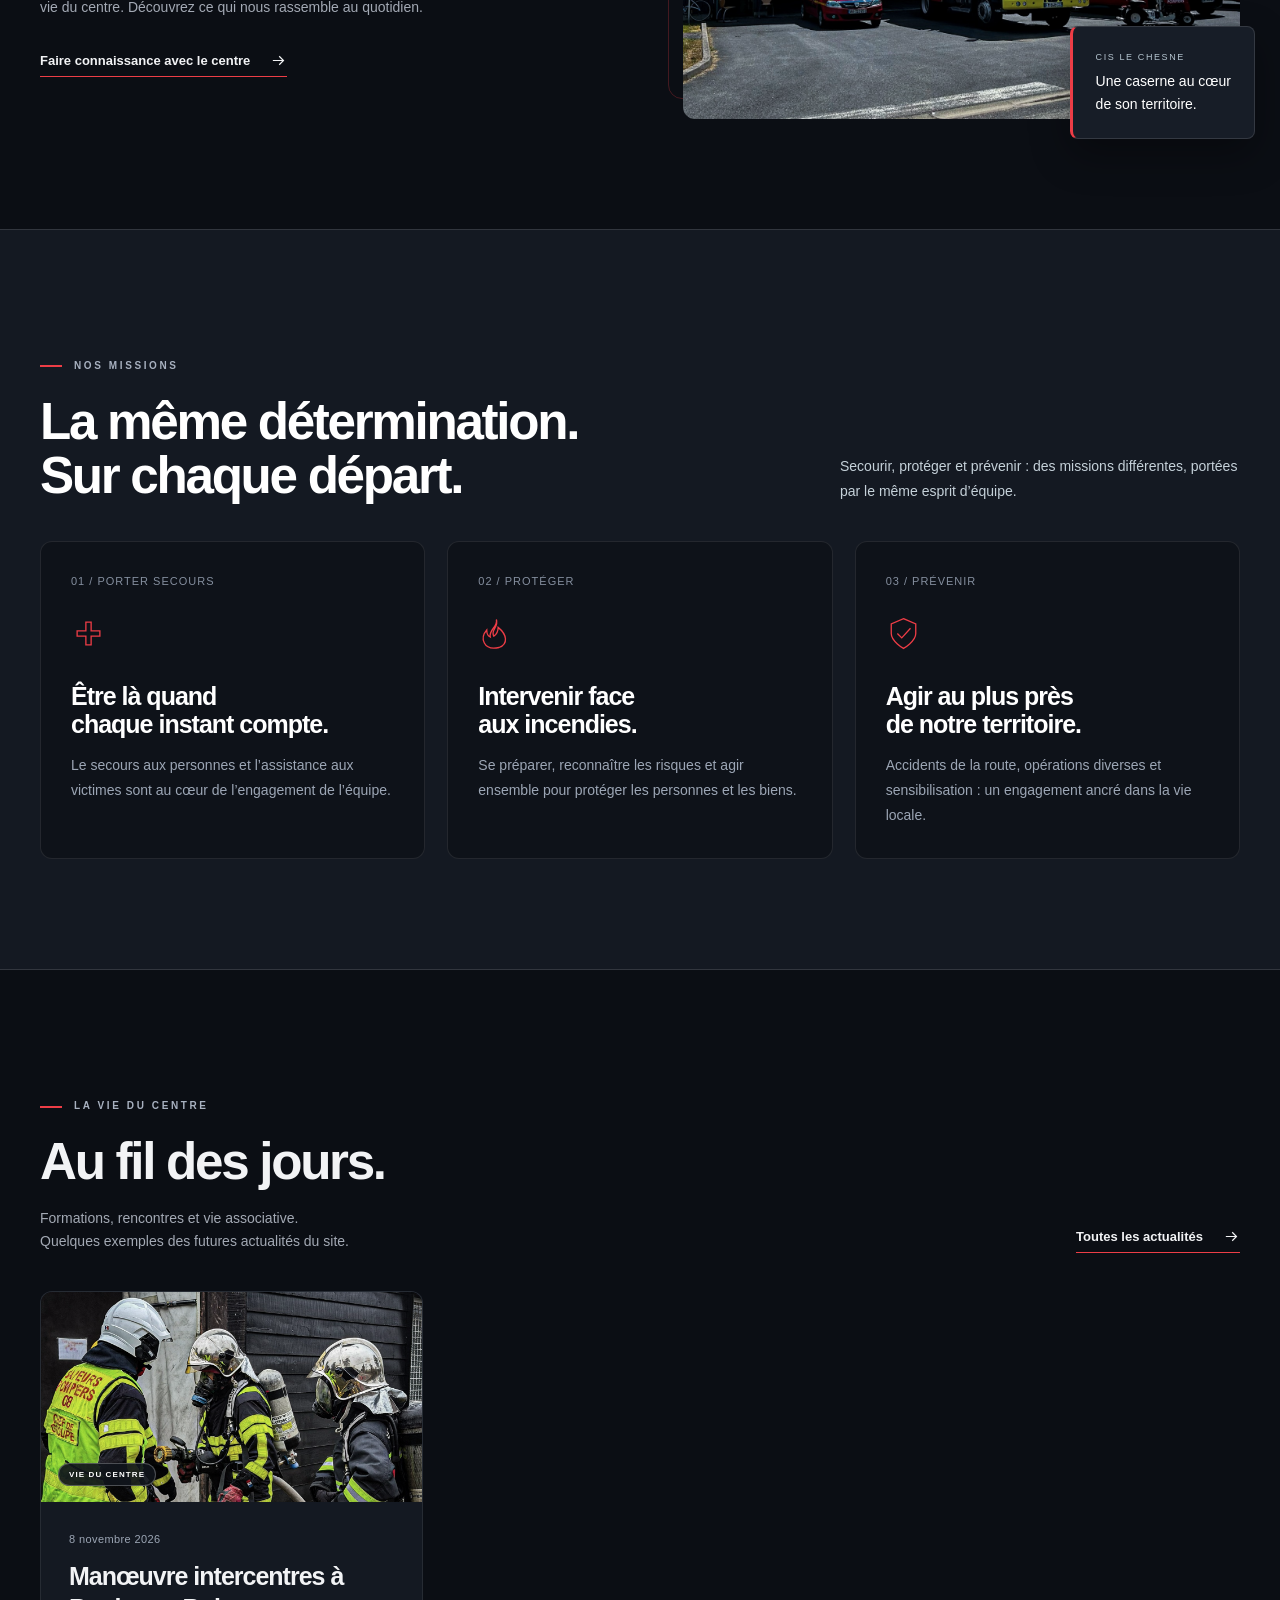
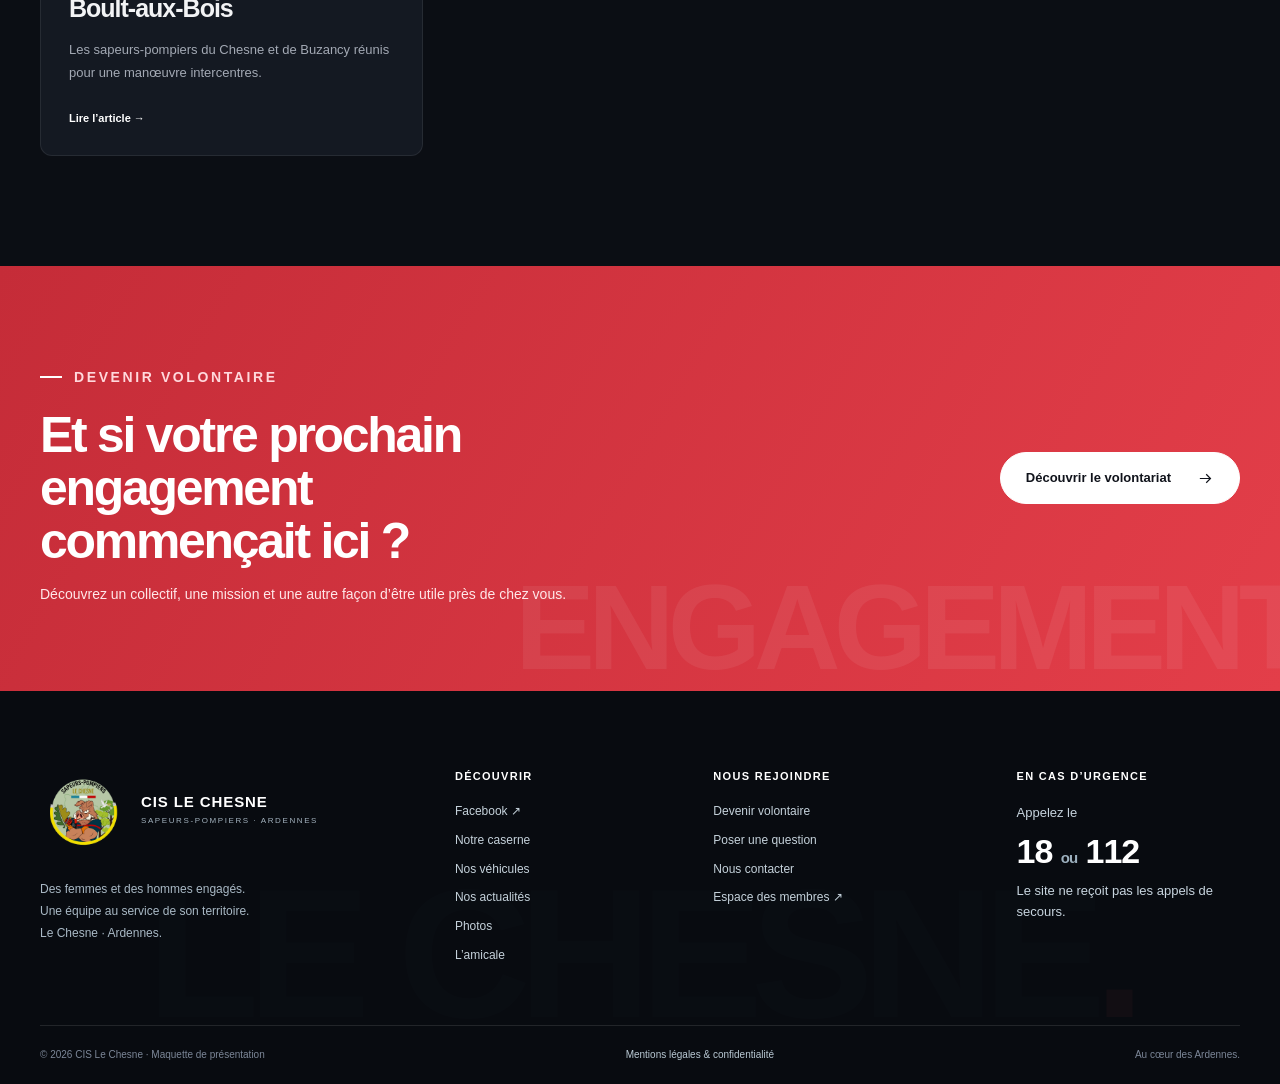
==== commit 38d0722f: "Add files via upload" ====
--- a/index.html
+++ b/index.html
@@ -1 +1 @@
-<!doctype html><html lang="fr"><head><meta charset="utf-8"><meta name="viewport" content="width=device-width,initial-scale=1"><meta name="robots" content="noindex,nofollow"><meta name="description" content="Maquette du site de présentation des sapeurs-pompiers du Chesne. Contenus de démonstration."><meta name="theme-color" content="#142938"><title>Accueil — CIS Le Chesne</title><link rel="icon" href="favicon.svg" type="image/svg+xml"><link rel="stylesheet" href="styles.css?v=4"><script src="data.js" defer></script><script src="site.js?v=4" defer></script></head><body class="immersive"><a class="skip" href="#contenu">Aller au contenu</a><div class="demo"><strong>APERÇU DU FUTUR SITE</strong> · Informations et photos du centre intégrées · Certaines rubriques restent à compléter.</div><div class="reading-progress" aria-hidden="true"></div><header class="site-header"><div class="wrap nav-wrap"><a class="brand" href="index.html" aria-label="CIS Le Chesne — accueil"><span class="brand-mark" aria-hidden="true">LC</span><span class="brand-text"><strong>CIS LE CHESNE</strong><small>Sapeurs-pompiers · Ardennes</small></span></a><button class="menu-toggle" aria-label="Ouvrir le menu" aria-controls="site-nav" aria-expanded="false"><svg width="22" height="22" viewBox="0 0 24 24" fill="none" stroke="currentColor" stroke-width="1.6" aria-hidden="true"><path d="M3 6h18M3 12h18M3 18h18"/></svg></button><nav class="site-nav" id="site-nav" aria-label="Navigation principale"><a href="index.html" aria-current="page">Accueil</a><a href="caserne.html">Notre caserne</a><a href="vehicules.html">Nos véhicules</a><a href="actualites.html">Actualités</a><a href="photos.html">Photos</a><a href="engagement.html">Devenir volontaire</a><a href="amicale.html">L’amicale</a><a href="contact.html">Contact</a></nav></div></header><main id="contenu"><section class="hero"><img class="hero-photo" src="caserne-le-chesne.jpg" alt="La caserne du Chesne avec ses véhicules de secours alignés devant les remises" width="2047" height="1151" fetchpriority="high"><div class="wrap"><p class="eyebrow">Sapeurs-pompiers du Chesne · Ardennes</p><h1><span class="title-line">Un territoire.</span><span class="title-line">Une équipe.</span><span class="title-line title-outline">Un engagement.</span></h1><p>Une même envie d’être utiles. Un engagement partagé, au service des habitants et de notre territoire.</p><div class="hero-actions"><a class="button " href="caserne.html">Découvrir notre caserne<svg viewBox="0 0 24 24" fill="none" stroke="currentColor" stroke-width="1.7" aria-hidden="true"><path d="M4 12h15m-6-6 6 6-6 6"/></svg></a><a class="button outline" href="engagement.html">Devenir volontaire<svg viewBox="0 0 24 24" fill="none" stroke="currentColor" stroke-width="1.7" aria-hidden="true"><path d="M4 12h15m-6-6 6 6-6 6"/></svg></a></div></div><span class="hero-edition" aria-hidden="true">08 / ARDENNES</span><div class="hero-coordinate"><div class="wrap"><span>LE CHESNE · 08390 · ARDENNES</span><a class="hero-scroll" href="#decouvrir">DÉCOUVRIR<span></span>↓</a></div></div></section><div class="moving-strip" aria-label="Secourir, protéger, s’engager"><div class="strip-track"><span>SECOURIR <b>✦</b> PROTÉGER <b>✦</b> S’ENGAGER <b>✦</b> LE CHESNE <b>✦</b> </span><span aria-hidden="true">SECOURIR <b>✦</b> PROTÉGER <b>✦</b> S’ENGAGER <b>✦</b> LE CHESNE <b>✦</b> </span></div></div><section class="stats-band" aria-label="Chiffres du centre"><div class="wrap stats"><p class="stats-intro">L’engagement en chiffres<br><span style="font-weight:400">Effectif 2026 · Activité 2025</span></p><div class="stat"><strong>23</strong><small>volontaires engagés</small></div><div class="stat"><strong>289</strong><small>interventions en 2025</small></div><div class="stat"><strong>5</strong><small>véhicules opérationnels</small></div></div></section><section class="section" id="decouvrir"><div class="wrap split"><div><p class="eyebrow">Notre caserne</p><h2>Un lieu de départ.<br>Un esprit d’équipe.</h2><p class="lead intro">Derrière les portes de la caserne, il y a des visages, des parcours et une même volonté : répondre présent.</p><p class="muted" style="font-size:14px;margin-bottom:28px">Au Chesne, le collectif se construit au fil des formations, des moments de garde et de la vie du centre. Découvrez ce qui nous rassemble au quotidien.</p><a class="text-link" href="caserne.html">Faire connaissance avec le centre<svg viewBox="0 0 24 24" fill="none" stroke="currentColor" stroke-width="1.7" aria-hidden="true"><path d="M4 12h15m-6-6 6 6-6 6"/></svg></a></div><figure class="photo-frame" style="margin:0"><img class="full-photo" src="caserne-le-chesne.jpg" alt="La caserne du Chesne et ses véhicules devant les remises" loading="lazy" width="2047" height="1151"><figcaption class="caption"><small>CIS Le Chesne</small>Une caserne au cœur<br>de son territoire.</figcaption></figure></div></section><section class="section navy-section"><div class="wrap"><div class="section-head"><div><p class="eyebrow">Nos missions</p><h2>La même détermination.<br>Sur chaque départ.</h2></div><p class="lead" style="font-size:14px">Secourir, protéger et prévenir : des missions différentes, portées par le même esprit d’équipe.</p></div><div class="mission-grid"><article class="mission"><span class="number">01 / PORTER SECOURS</span><svg class="icon" viewBox="0 0 40 40" fill="none" stroke-width="1.5" aria-hidden="true"><path d="M17 7h6v10h10v6H23v10h-6V23H7v-6h10Z"/></svg><h3>Être là quand<br>chaque instant compte.</h3><p>Le secours aux personnes et l’assistance aux victimes sont au cœur de l’engagement de l’équipe.</p></article><article class="mission"><span class="number">02 / PROTÉGER</span><svg class="icon" viewBox="0 0 40 40" fill="none" stroke-width="1.5" aria-hidden="true"><path d="M21 4c3 9-7 12-3 19 3-2 5-6 5-10 10 8 12 19 1 23C6 40 2 25 10 16c0 6 2 7 4 8-2-8 9-12 7-20Z"/></svg><h3>Intervenir face<br>aux incendies.</h3><p>Se préparer, reconnaître les risques et agir ensemble pour protéger les personnes et les biens.</p></article><article class="mission"><span class="number">03 / PRÉVENIR</span><svg class="icon" viewBox="0 0 40 40" fill="none" stroke-width="1.5" aria-hidden="true"><path d="m20 3 14 6v11c0 9-14 17-14 17S6 29 6 20V9Z"/><path d="m13 20 5 5 10-11"/></svg><h3>Agir au plus près<br>de notre territoire.</h3><p>Accidents de la route, opérations diverses et sensibilisation : un engagement ancré dans la vie locale.</p></article></div></div></section><section class="section"><div class="wrap"><div class="section-head"><div><p class="eyebrow">La vie du centre</p><h2>Au fil des jours.</h2><p class="muted" style="font-size:14px">Formations, rencontres et vie associative.<br>Quelques exemples des futures actualités du site.</p></div><a class="text-link" href="actualites.html">Toutes les actualités<svg viewBox="0 0 24 24" fill="none" stroke="currentColor" stroke-width="1.7" aria-hidden="true"><path d="M4 12h15m-6-6 6 6-6 6"/></svg></a></div><div class="cards"><article class="news-card" data-category="Vie du centre"><a class="news-media" href="actualites.html?article=manoeuvre"><img class="news-image" src="photos/IMG_6231.jpg" alt="Manœuvre intercentres à Boult-aux-Bois" loading="lazy"><span class="label">Vie du centre</span></a><div class="news-body"><time datetime="2026-11-08">8 novembre 2026</time><h3>Manœuvre intercentres à Boult-aux-Bois</h3><p>Les sapeurs-pompiers du Chesne et de Buzancy réunis pour une manœuvre intercentres.</p><a class="text-link" href="actualites.html?article=manoeuvre">Lire l’article →</a></div></article></div></div></section><section class="recruit-banner"><div class="wrap"><div><p class="eyebrow">Devenir volontaire</p><h2>Et si votre prochain engagement<br>commençait ici ?</h2><p>Découvrez un collectif, une mission et une autre façon d’être utile près de chez vous.</p></div><a class="button light" href="engagement.html">Découvrir le volontariat<svg viewBox="0 0 24 24" fill="none" stroke="currentColor" stroke-width="1.7" aria-hidden="true"><path d="M4 12h15m-6-6 6 6-6 6"/></svg></a></div></section></main><footer class="site-footer"><div class="wrap"><div class="footer-grid"><div><a class="brand" href="index.html"><span class="brand-mark" aria-hidden="true">LC</span><span class="brand-text"><strong>CIS LE CHESNE</strong><small>Sapeurs-pompiers · Ardennes</small></span></a><p class="footer-note">Des femmes et des hommes engagés.<br>Une équipe au service de son territoire.<br>Le Chesne · Ardennes.</p></div><div><h3>Découvrir</h3><a href="https://www.facebook.com/profile.php?id=100082637057839" target="_blank" rel="noopener">Facebook ↗</a><a href="caserne.html">Notre caserne</a><a href="vehicules.html">Nos véhicules</a><a href="actualites.html">Nos actualités</a><a href="photos.html">Photos</a><a href="amicale.html">L’amicale</a></div><div><h3>Nous rejoindre</h3><a href="engagement.html">Devenir volontaire</a><a href="contact.html?objet=engagement">Poser une question</a><a href="contact.html">Nous contacter</a><a href="https://cis-lechesne.fr/" target="_blank" rel="noopener">Espace des membres ↗</a></div><div><h3>En cas d’urgence</h3><p class="emergency">Appelez le<strong>18 <span style="font-size:15px;color:#9cb0be">ou</span> 112</strong>Le site ne reçoit pas les appels de secours.</p></div></div><div class="footer-bottom"><span>© 2026 CIS Le Chesne · Maquette de présentation</span><a href="mentions-legales.html">Mentions légales & confidentialité</a><span>Au cœur des Ardennes.</span></div></div><div class="footer-wordmark" aria-hidden="true">LE CHESNE<span>.</span></div></footer><dialog class="modal" id="detail-modal" aria-labelledby="modal-title"><button class="modal-close" aria-label="Fermer la fiche"><svg viewBox="0 0 24 24" fill="none" stroke="currentColor" stroke-width="1.5" aria-hidden="true"><path d="m6 6 12 12M18 6 6 18"/></svg></button><div id="modal-content"></div></dialog></body></html>+<!doctype html><html lang="fr"><head><meta charset="utf-8"><meta name="viewport" content="width=device-width,initial-scale=1"><meta name="robots" content="noindex,nofollow"><meta name="description" content="Maquette du site de présentation des sapeurs-pompiers du Chesne. Contenus de démonstration."><meta name="theme-color" content="#142938"><title>Accueil — CIS Le Chesne</title><link rel="icon" href="logo-cis-le-chesne.png" type="image/png"><link rel="stylesheet" href="styles.css?v=5"><script src="data.js" defer></script><script src="site.js?v=4" defer></script></head><body class="immersive"><a class="skip" href="#contenu">Aller au contenu</a><div class="demo"><strong>APERÇU DU FUTUR SITE</strong> · Informations et photos du centre intégrées · Certaines rubriques restent à compléter.</div><div class="reading-progress" aria-hidden="true"></div><header class="site-header"><div class="wrap nav-wrap"><a class="brand" href="index.html" aria-label="CIS Le Chesne — accueil"><img class="brand-logo" src="logo-cis-le-chesne.png" alt="" width="64" height="64"><span class="brand-text"><strong>CIS LE CHESNE</strong><small>Sapeurs-pompiers · Ardennes</small></span></a><button class="menu-toggle" aria-label="Ouvrir le menu" aria-controls="site-nav" aria-expanded="false"><svg width="22" height="22" viewBox="0 0 24 24" fill="none" stroke="currentColor" stroke-width="1.6" aria-hidden="true"><path d="M3 6h18M3 12h18M3 18h18"/></svg></button><nav class="site-nav" id="site-nav" aria-label="Navigation principale"><a href="index.html" aria-current="page">Accueil</a><a href="caserne.html">Notre caserne</a><a href="vehicules.html">Nos véhicules</a><a href="actualites.html">Actualités</a><a href="photos.html">Photos</a><a href="engagement.html">Devenir volontaire</a><a href="amicale.html">L’amicale</a><a href="contact.html">Contact</a></nav></div></header><main id="contenu"><section class="hero"><img class="hero-photo" src="caserne-le-chesne.jpg" alt="La caserne du Chesne avec ses véhicules de secours alignés devant les remises" width="2047" height="1151" fetchpriority="high"><div class="wrap"><p class="eyebrow">Sapeurs-pompiers du Chesne · Ardennes</p><h1><span class="title-line">Un territoire.</span><span class="title-line">Une équipe.</span><span class="title-line title-outline">Un engagement.</span></h1><p>Une même envie d’être utiles. Un engagement partagé, au service des habitants et de notre territoire.</p><div class="hero-actions"><a class="button " href="caserne.html">Découvrir notre caserne<svg viewBox="0 0 24 24" fill="none" stroke="currentColor" stroke-width="1.7" aria-hidden="true"><path d="M4 12h15m-6-6 6 6-6 6"/></svg></a><a class="button outline" href="engagement.html">Devenir volontaire<svg viewBox="0 0 24 24" fill="none" stroke="currentColor" stroke-width="1.7" aria-hidden="true"><path d="M4 12h15m-6-6 6 6-6 6"/></svg></a></div></div><span class="hero-edition" aria-hidden="true">08 / ARDENNES</span><div class="hero-coordinate"><div class="wrap"><span>LE CHESNE · 08390 · ARDENNES</span><a class="hero-scroll" href="#decouvrir">DÉCOUVRIR<span></span>↓</a></div></div></section><div class="moving-strip" aria-label="Secourir, protéger, s’engager"><div class="strip-track"><span>SECOURIR <b>✦</b> PROTÉGER <b>✦</b> S’ENGAGER <b>✦</b> LE CHESNE <b>✦</b> </span><span aria-hidden="true">SECOURIR <b>✦</b> PROTÉGER <b>✦</b> S’ENGAGER <b>✦</b> LE CHESNE <b>✦</b> </span></div></div><section class="stats-band" aria-label="Chiffres du centre"><div class="wrap stats"><p class="stats-intro">L’engagement en chiffres<br><span style="font-weight:400">Effectif 2026 · Activité 2025</span></p><div class="stat"><strong>23</strong><small>volontaires engagés</small></div><div class="stat"><strong>289</strong><small>interventions en 2025</small></div><div class="stat"><strong>5</strong><small>véhicules opérationnels</small></div></div></section><section class="section" id="decouvrir"><div class="wrap split"><div><p class="eyebrow">Notre caserne</p><h2>Un lieu de départ.<br>Un esprit d’équipe.</h2><p class="lead intro">Derrière les portes de la caserne, il y a des visages, des parcours et une même volonté : répondre présent.</p><p class="muted" style="font-size:14px;margin-bottom:28px">Au Chesne, le collectif se construit au fil des formations, des moments de garde et de la vie du centre. Découvrez ce qui nous rassemble au quotidien.</p><a class="text-link" href="caserne.html">Faire connaissance avec le centre<svg viewBox="0 0 24 24" fill="none" stroke="currentColor" stroke-width="1.7" aria-hidden="true"><path d="M4 12h15m-6-6 6 6-6 6"/></svg></a></div><figure class="photo-frame" style="margin:0"><img class="full-photo" src="caserne-le-chesne.jpg" alt="La caserne du Chesne et ses véhicules devant les remises" loading="lazy" width="2047" height="1151"><figcaption class="caption"><small>CIS Le Chesne</small>Une caserne au cœur<br>de son territoire.</figcaption></figure></div></section><section class="section navy-section"><div class="wrap"><div class="section-head"><div><p class="eyebrow">Nos missions</p><h2>La même détermination.<br>Sur chaque départ.</h2></div><p class="lead" style="font-size:14px">Secourir, protéger et prévenir : des missions différentes, portées par le même esprit d’équipe.</p></div><div class="mission-grid"><article class="mission"><span class="number">01 / PORTER SECOURS</span><svg class="icon" viewBox="0 0 40 40" fill="none" stroke-width="1.5" aria-hidden="true"><path d="M17 7h6v10h10v6H23v10h-6V23H7v-6h10Z"/></svg><h3>Être là quand<br>chaque instant compte.</h3><p>Le secours aux personnes et l’assistance aux victimes sont au cœur de l’engagement de l’équipe.</p></article><article class="mission"><span class="number">02 / PROTÉGER</span><svg class="icon" viewBox="0 0 40 40" fill="none" stroke-width="1.5" aria-hidden="true"><path d="M21 4c3 9-7 12-3 19 3-2 5-6 5-10 10 8 12 19 1 23C6 40 2 25 10 16c0 6 2 7 4 8-2-8 9-12 7-20Z"/></svg><h3>Intervenir face<br>aux incendies.</h3><p>Se préparer, reconnaître les risques et agir ensemble pour protéger les personnes et les biens.</p></article><article class="mission"><span class="number">03 / PRÉVENIR</span><svg class="icon" viewBox="0 0 40 40" fill="none" stroke-width="1.5" aria-hidden="true"><path d="m20 3 14 6v11c0 9-14 17-14 17S6 29 6 20V9Z"/><path d="m13 20 5 5 10-11"/></svg><h3>Agir au plus près<br>de notre territoire.</h3><p>Accidents de la route, opérations diverses et sensibilisation : un engagement ancré dans la vie locale.</p></article></div></div></section><section class="section"><div class="wrap"><div class="section-head"><div><p class="eyebrow">La vie du centre</p><h2>Au fil des jours.</h2><p class="muted" style="font-size:14px">Formations, rencontres et vie associative.<br>Quelques exemples des futures actualités du site.</p></div><a class="text-link" href="actualites.html">Toutes les actualités<svg viewBox="0 0 24 24" fill="none" stroke="currentColor" stroke-width="1.7" aria-hidden="true"><path d="M4 12h15m-6-6 6 6-6 6"/></svg></a></div><div class="cards"><article class="news-card" data-category="Vie du centre"><a class="news-media" href="actualites.html?article=manoeuvre"><img class="news-image" src="photos/IMG_6231.jpg" alt="Manœuvre intercentres à Boult-aux-Bois" loading="lazy"><span class="label">Vie du centre</span></a><div class="news-body"><time datetime="2026-11-08">8 novembre 2026</time><h3>Manœuvre intercentres à Boult-aux-Bois</h3><p>Les sapeurs-pompiers du Chesne et de Buzancy réunis pour une manœuvre intercentres.</p><a class="text-link" href="actualites.html?article=manoeuvre">Lire l’article →</a></div></article></div></div></section><section class="recruit-banner"><div class="wrap"><div><p class="eyebrow">Devenir volontaire</p><h2>Et si votre prochain engagement<br>commençait ici ?</h2><p>Découvrez un collectif, une mission et une autre façon d’être utile près de chez vous.</p></div><a class="button light" href="engagement.html">Découvrir le volontariat<svg viewBox="0 0 24 24" fill="none" stroke="currentColor" stroke-width="1.7" aria-hidden="true"><path d="M4 12h15m-6-6 6 6-6 6"/></svg></a></div></section></main><footer class="site-footer"><div class="wrap"><div class="footer-grid"><div><a class="brand" href="index.html"><img class="brand-logo" src="logo-cis-le-chesne.png" alt="" width="64" height="64"><span class="brand-text"><strong>CIS LE CHESNE</strong><small>Sapeurs-pompiers · Ardennes</small></span></a><p class="footer-note">Des femmes et des hommes engagés.<br>Une équipe au service de son territoire.<br>Le Chesne · Ardennes.</p></div><div><h3>Découvrir</h3><a href="https://www.facebook.com/profile.php?id=100082637057839" target="_blank" rel="noopener">Facebook ↗</a><a href="caserne.html">Notre caserne</a><a href="vehicules.html">Nos véhicules</a><a href="actualites.html">Nos actualités</a><a href="photos.html">Photos</a><a href="amicale.html">L’amicale</a></div><div><h3>Nous rejoindre</h3><a href="engagement.html">Devenir volontaire</a><a href="contact.html?objet=engagement">Poser une question</a><a href="contact.html">Nous contacter</a><a href="https://cis-lechesne.fr/" target="_blank" rel="noopener">Espace des membres ↗</a></div><div><h3>En cas d’urgence</h3><p class="emergency">Appelez le<strong>18 <span style="font-size:15px;color:#9cb0be">ou</span> 112</strong>Le site ne reçoit pas les appels de secours.</p></div></div><div class="footer-bottom"><span>© 2026 CIS Le Chesne · Maquette de présentation</span><a href="mentions-legales.html">Mentions légales & confidentialité</a><span>Au cœur des Ardennes.</span></div></div><div class="footer-wordmark" aria-hidden="true">LE CHESNE<span>.</span></div></footer><dialog class="modal" id="detail-modal" aria-labelledby="modal-title"><button class="modal-close" aria-label="Fermer la fiche"><svg viewBox="0 0 24 24" fill="none" stroke="currentColor" stroke-width="1.5" aria-hidden="true"><path d="m6 6 12 12M18 6 6 18"/></svg></button><div id="modal-content"></div></dialog></body></html>
--- a/styles.css
+++ b/styles.css
@@ -18,3 +18,5 @@
 
 /* Informations et galerie du centre */
 .gallery-grid{display:grid;grid-template-columns:repeat(4,minmax(0,1fr));gap:18px;margin:32px 0}.gallery-tile{padding:0;border:0;background:#142938;cursor:zoom-in;overflow:hidden}.gallery-tile img{width:100%;height:340px;object-fit:cover;display:block;transition:transform .3s}.gallery-tile:hover img{transform:scale(1.035)}.gallery-full{display:block;width:100%;max-height:80vh;object-fit:contain}.vehicle-placeholder{min-height:220px;display:flex;flex-direction:column;align-items:center;justify-content:center;background:linear-gradient(135deg,#142938,#213b4b);color:white}.vehicle-placeholder span{font-size:64px;font-weight:800;letter-spacing:.04em}.vehicle-placeholder small{color:#9cb0be}.news-image{object-position:center 35%}.site-footer{position:relative;overflow:hidden}.site-footer>.wrap{position:relative;z-index:1}.footer-wordmark{position:absolute!important;inset:auto 0 10% 0!important;pointer-events:none;opacity:.08!important;z-index:0!important;margin:0!important}.site-nav{gap:18px}.modal-image{object-fit:contain;background:#10212c;max-height:65vh}.gallery-tile:focus-visible{outline:3px solid #e94343;outline-offset:4px}@media(max-width:1100px){.site-nav{gap:11px}.site-nav a{font-size:12px}}@media(max-width:760px){.gallery-grid{grid-template-columns:repeat(2,minmax(0,1fr))}.gallery-tile img{height:280px}}@media(max-width:420px){.gallery-tile img{height:220px}}
+
+.brand-logo{display:block;width:64px;height:64px;object-fit:contain;flex-shrink:0}.site-footer .brand-logo{width:90px;height:90px}@media(max-width:600px){.brand-logo{width:54px;height:54px}}
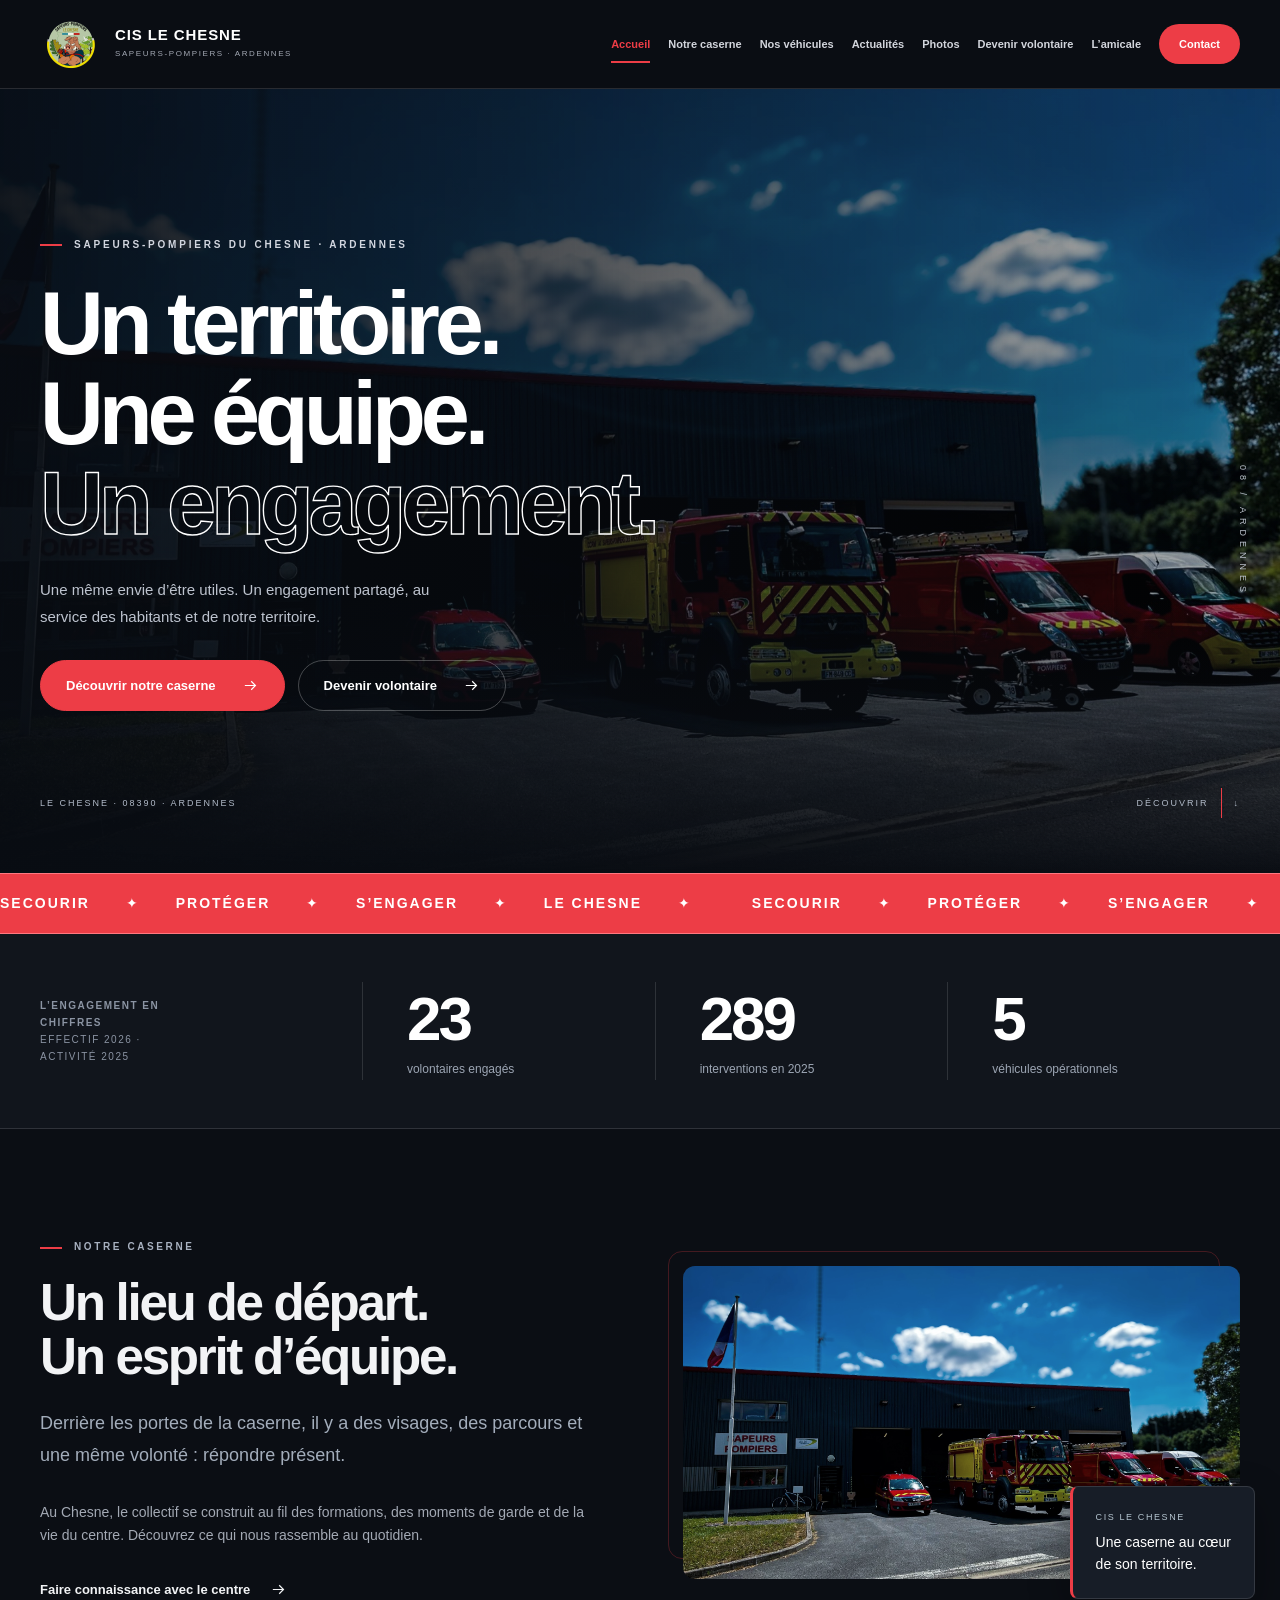
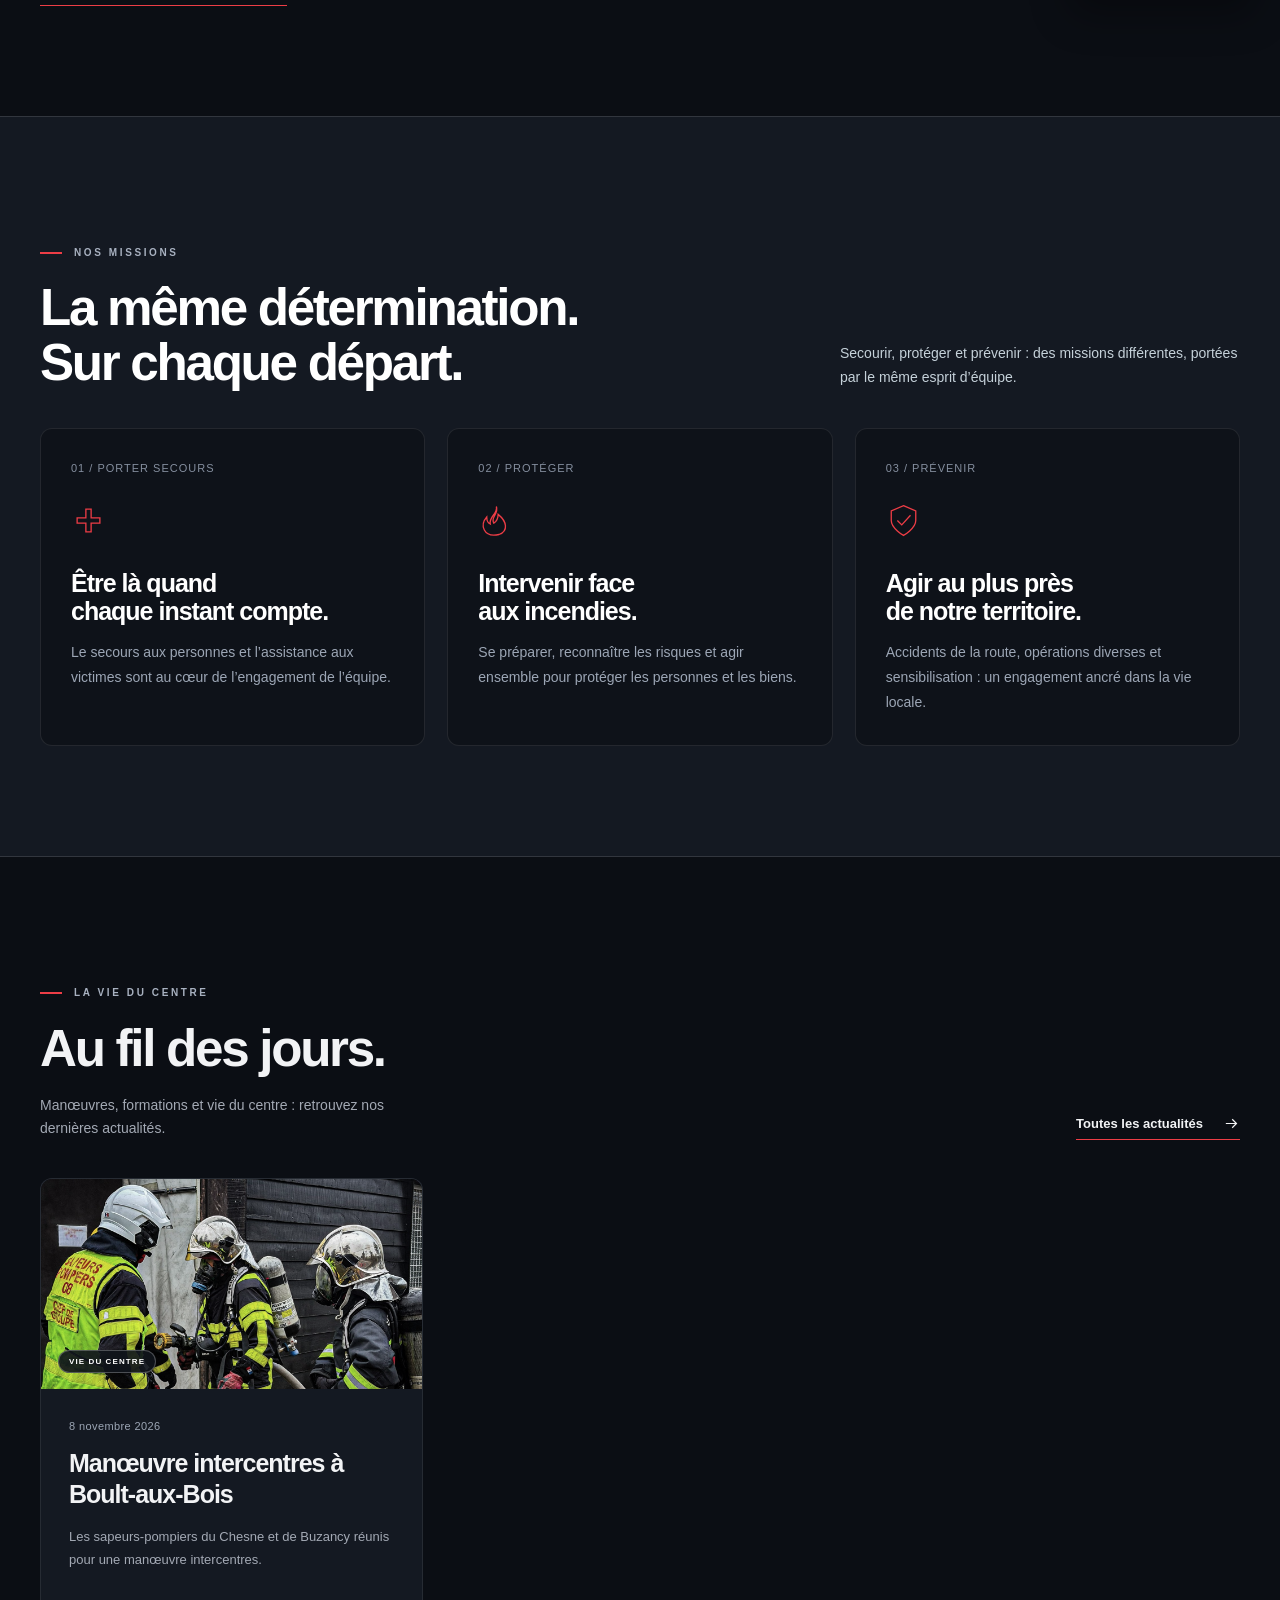
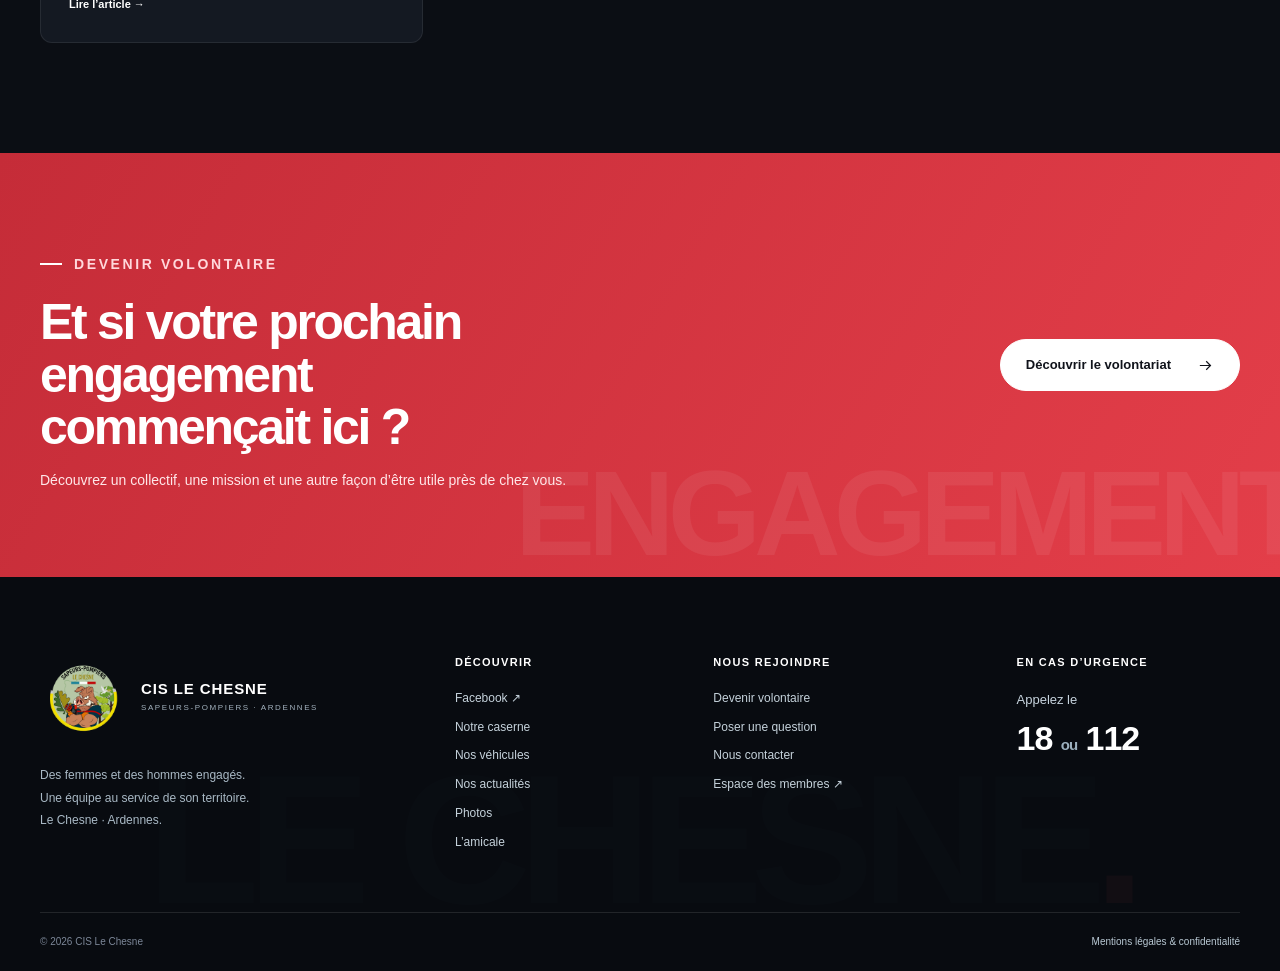
==== commit 8c666c3d: "Add files via upload" ====
--- a/index.html
+++ b/index.html
@@ -1 +1,2 @@
-<!doctype html><html lang="fr"><head><meta charset="utf-8"><meta name="viewport" content="width=device-width,initial-scale=1"><meta name="robots" content="noindex,nofollow"><meta name="description" content="Maquette du site de présentation des sapeurs-pompiers du Chesne. Contenus de démonstration."><meta name="theme-color" content="#142938"><title>Accueil — CIS Le Chesne</title><link rel="icon" href="logo-cis-le-chesne.png" type="image/png"><link rel="stylesheet" href="styles.css?v=5"><script src="data.js" defer></script><script src="site.js?v=4" defer></script></head><body class="immersive"><a class="skip" href="#contenu">Aller au contenu</a><div class="demo"><strong>APERÇU DU FUTUR SITE</strong> · Informations et photos du centre intégrées · Certaines rubriques restent à compléter.</div><div class="reading-progress" aria-hidden="true"></div><header class="site-header"><div class="wrap nav-wrap"><a class="brand" href="index.html" aria-label="CIS Le Chesne — accueil"><img class="brand-logo" src="logo-cis-le-chesne.png" alt="" width="64" height="64"><span class="brand-text"><strong>CIS LE CHESNE</strong><small>Sapeurs-pompiers · Ardennes</small></span></a><button class="menu-toggle" aria-label="Ouvrir le menu" aria-controls="site-nav" aria-expanded="false"><svg width="22" height="22" viewBox="0 0 24 24" fill="none" stroke="currentColor" stroke-width="1.6" aria-hidden="true"><path d="M3 6h18M3 12h18M3 18h18"/></svg></button><nav class="site-nav" id="site-nav" aria-label="Navigation principale"><a href="index.html" aria-current="page">Accueil</a><a href="caserne.html">Notre caserne</a><a href="vehicules.html">Nos véhicules</a><a href="actualites.html">Actualités</a><a href="photos.html">Photos</a><a href="engagement.html">Devenir volontaire</a><a href="amicale.html">L’amicale</a><a href="contact.html">Contact</a></nav></div></header><main id="contenu"><section class="hero"><img class="hero-photo" src="caserne-le-chesne.jpg" alt="La caserne du Chesne avec ses véhicules de secours alignés devant les remises" width="2047" height="1151" fetchpriority="high"><div class="wrap"><p class="eyebrow">Sapeurs-pompiers du Chesne · Ardennes</p><h1><span class="title-line">Un territoire.</span><span class="title-line">Une équipe.</span><span class="title-line title-outline">Un engagement.</span></h1><p>Une même envie d’être utiles. Un engagement partagé, au service des habitants et de notre territoire.</p><div class="hero-actions"><a class="button " href="caserne.html">Découvrir notre caserne<svg viewBox="0 0 24 24" fill="none" stroke="currentColor" stroke-width="1.7" aria-hidden="true"><path d="M4 12h15m-6-6 6 6-6 6"/></svg></a><a class="button outline" href="engagement.html">Devenir volontaire<svg viewBox="0 0 24 24" fill="none" stroke="currentColor" stroke-width="1.7" aria-hidden="true"><path d="M4 12h15m-6-6 6 6-6 6"/></svg></a></div></div><span class="hero-edition" aria-hidden="true">08 / ARDENNES</span><div class="hero-coordinate"><div class="wrap"><span>LE CHESNE · 08390 · ARDENNES</span><a class="hero-scroll" href="#decouvrir">DÉCOUVRIR<span></span>↓</a></div></div></section><div class="moving-strip" aria-label="Secourir, protéger, s’engager"><div class="strip-track"><span>SECOURIR <b>✦</b> PROTÉGER <b>✦</b> S’ENGAGER <b>✦</b> LE CHESNE <b>✦</b> </span><span aria-hidden="true">SECOURIR <b>✦</b> PROTÉGER <b>✦</b> S’ENGAGER <b>✦</b> LE CHESNE <b>✦</b> </span></div></div><section class="stats-band" aria-label="Chiffres du centre"><div class="wrap stats"><p class="stats-intro">L’engagement en chiffres<br><span style="font-weight:400">Effectif 2026 · Activité 2025</span></p><div class="stat"><strong>23</strong><small>volontaires engagés</small></div><div class="stat"><strong>289</strong><small>interventions en 2025</small></div><div class="stat"><strong>5</strong><small>véhicules opérationnels</small></div></div></section><section class="section" id="decouvrir"><div class="wrap split"><div><p class="eyebrow">Notre caserne</p><h2>Un lieu de départ.<br>Un esprit d’équipe.</h2><p class="lead intro">Derrière les portes de la caserne, il y a des visages, des parcours et une même volonté : répondre présent.</p><p class="muted" style="font-size:14px;margin-bottom:28px">Au Chesne, le collectif se construit au fil des formations, des moments de garde et de la vie du centre. Découvrez ce qui nous rassemble au quotidien.</p><a class="text-link" href="caserne.html">Faire connaissance avec le centre<svg viewBox="0 0 24 24" fill="none" stroke="currentColor" stroke-width="1.7" aria-hidden="true"><path d="M4 12h15m-6-6 6 6-6 6"/></svg></a></div><figure class="photo-frame" style="margin:0"><img class="full-photo" src="caserne-le-chesne.jpg" alt="La caserne du Chesne et ses véhicules devant les remises" loading="lazy" width="2047" height="1151"><figcaption class="caption"><small>CIS Le Chesne</small>Une caserne au cœur<br>de son territoire.</figcaption></figure></div></section><section class="section navy-section"><div class="wrap"><div class="section-head"><div><p class="eyebrow">Nos missions</p><h2>La même détermination.<br>Sur chaque départ.</h2></div><p class="lead" style="font-size:14px">Secourir, protéger et prévenir : des missions différentes, portées par le même esprit d’équipe.</p></div><div class="mission-grid"><article class="mission"><span class="number">01 / PORTER SECOURS</span><svg class="icon" viewBox="0 0 40 40" fill="none" stroke-width="1.5" aria-hidden="true"><path d="M17 7h6v10h10v6H23v10h-6V23H7v-6h10Z"/></svg><h3>Être là quand<br>chaque instant compte.</h3><p>Le secours aux personnes et l’assistance aux victimes sont au cœur de l’engagement de l’équipe.</p></article><article class="mission"><span class="number">02 / PROTÉGER</span><svg class="icon" viewBox="0 0 40 40" fill="none" stroke-width="1.5" aria-hidden="true"><path d="M21 4c3 9-7 12-3 19 3-2 5-6 5-10 10 8 12 19 1 23C6 40 2 25 10 16c0 6 2 7 4 8-2-8 9-12 7-20Z"/></svg><h3>Intervenir face<br>aux incendies.</h3><p>Se préparer, reconnaître les risques et agir ensemble pour protéger les personnes et les biens.</p></article><article class="mission"><span class="number">03 / PRÉVENIR</span><svg class="icon" viewBox="0 0 40 40" fill="none" stroke-width="1.5" aria-hidden="true"><path d="m20 3 14 6v11c0 9-14 17-14 17S6 29 6 20V9Z"/><path d="m13 20 5 5 10-11"/></svg><h3>Agir au plus près<br>de notre territoire.</h3><p>Accidents de la route, opérations diverses et sensibilisation : un engagement ancré dans la vie locale.</p></article></div></div></section><section class="section"><div class="wrap"><div class="section-head"><div><p class="eyebrow">La vie du centre</p><h2>Au fil des jours.</h2><p class="muted" style="font-size:14px">Formations, rencontres et vie associative.<br>Quelques exemples des futures actualités du site.</p></div><a class="text-link" href="actualites.html">Toutes les actualités<svg viewBox="0 0 24 24" fill="none" stroke="currentColor" stroke-width="1.7" aria-hidden="true"><path d="M4 12h15m-6-6 6 6-6 6"/></svg></a></div><div class="cards"><article class="news-card" data-category="Vie du centre"><a class="news-media" href="actualites.html?article=manoeuvre"><img class="news-image" src="photos/IMG_6231.jpg" alt="Manœuvre intercentres à Boult-aux-Bois" loading="lazy"><span class="label">Vie du centre</span></a><div class="news-body"><time datetime="2026-11-08">8 novembre 2026</time><h3>Manœuvre intercentres à Boult-aux-Bois</h3><p>Les sapeurs-pompiers du Chesne et de Buzancy réunis pour une manœuvre intercentres.</p><a class="text-link" href="actualites.html?article=manoeuvre">Lire l’article →</a></div></article></div></div></section><section class="recruit-banner"><div class="wrap"><div><p class="eyebrow">Devenir volontaire</p><h2>Et si votre prochain engagement<br>commençait ici ?</h2><p>Découvrez un collectif, une mission et une autre façon d’être utile près de chez vous.</p></div><a class="button light" href="engagement.html">Découvrir le volontariat<svg viewBox="0 0 24 24" fill="none" stroke="currentColor" stroke-width="1.7" aria-hidden="true"><path d="M4 12h15m-6-6 6 6-6 6"/></svg></a></div></section></main><footer class="site-footer"><div class="wrap"><div class="footer-grid"><div><a class="brand" href="index.html"><img class="brand-logo" src="logo-cis-le-chesne.png" alt="" width="64" height="64"><span class="brand-text"><strong>CIS LE CHESNE</strong><small>Sapeurs-pompiers · Ardennes</small></span></a><p class="footer-note">Des femmes et des hommes engagés.<br>Une équipe au service de son territoire.<br>Le Chesne · Ardennes.</p></div><div><h3>Découvrir</h3><a href="https://www.facebook.com/profile.php?id=100082637057839" target="_blank" rel="noopener">Facebook ↗</a><a href="caserne.html">Notre caserne</a><a href="vehicules.html">Nos véhicules</a><a href="actualites.html">Nos actualités</a><a href="photos.html">Photos</a><a href="amicale.html">L’amicale</a></div><div><h3>Nous rejoindre</h3><a href="engagement.html">Devenir volontaire</a><a href="contact.html?objet=engagement">Poser une question</a><a href="contact.html">Nous contacter</a><a href="https://cis-lechesne.fr/" target="_blank" rel="noopener">Espace des membres ↗</a></div><div><h3>En cas d’urgence</h3><p class="emergency">Appelez le<strong>18 <span style="font-size:15px;color:#9cb0be">ou</span> 112</strong>Le site ne reçoit pas les appels de secours.</p></div></div><div class="footer-bottom"><span>© 2026 CIS Le Chesne · Maquette de présentation</span><a href="mentions-legales.html">Mentions légales & confidentialité</a><span>Au cœur des Ardennes.</span></div></div><div class="footer-wordmark" aria-hidden="true">LE CHESNE<span>.</span></div></footer><dialog class="modal" id="detail-modal" aria-labelledby="modal-title"><button class="modal-close" aria-label="Fermer la fiche"><svg viewBox="0 0 24 24" fill="none" stroke="currentColor" stroke-width="1.5" aria-hidden="true"><path d="m6 6 12 12M18 6 6 18"/></svg></button><div id="modal-content"></div></dialog></body></html>+<!DOCTYPE html>
+<html lang="fr"><head><meta charset="utf-8"/><meta content="width=device-width,initial-scale=1" name="viewport"/><meta content="noindex,nofollow" name="robots"/><meta content="Sapeurs-pompiers du Chesne : notre caserne, nos véhicules, nos actualités et notre engagement dans les Ardennes." name="description"/><meta content="#142938" name="theme-color"/><title>Accueil — CIS Le Chesne</title><link href="logo-cis-le-chesne.png" rel="icon" type="image/png"/><link href="styles.css?v=20261110" rel="stylesheet"/><script defer="" src="data.js?v=20261110"></script><script defer="" src="site.js?v=20261110"></script></head><body class="immersive"><a class="skip" href="#contenu">Aller au contenu</a><div aria-hidden="true" class="reading-progress"></div><header class="site-header"><div class="wrap nav-wrap"><a aria-label="CIS Le Chesne — accueil" class="brand" href="index.html"><img alt="" class="brand-logo" height="64" src="logo-cis-le-chesne.png" width="64"/><span class="brand-text"><strong>CIS LE CHESNE</strong><small>Sapeurs-pompiers · Ardennes</small></span></a><button aria-controls="site-nav" aria-expanded="false" aria-label="Ouvrir le menu" class="menu-toggle"><svg aria-hidden="true" fill="none" height="22" stroke="currentColor" stroke-width="1.6" viewbox="0 0 24 24" width="22"><path d="M3 6h18M3 12h18M3 18h18"></path></svg></button><nav aria-label="Navigation principale" class="site-nav" id="site-nav"><a aria-current="page" href="index.html">Accueil</a><a href="caserne.html">Notre caserne</a><a href="vehicules.html">Nos véhicules</a><a href="actualites.html">Actualités</a><a href="photos.html">Photos</a><a href="engagement.html">Devenir volontaire</a><a href="amicale.html">L’amicale</a><a href="contact.html">Contact</a></nav></div></header><main id="contenu"><section class="hero"><img alt="La caserne du Chesne avec ses véhicules de secours alignés devant les remises" class="hero-photo" fetchpriority="high" height="1151" src="caserne-le-chesne.jpg" width="2047"/><div class="wrap"><p class="eyebrow">Sapeurs-pompiers du Chesne · Ardennes</p><h1><span class="title-line">Un territoire.</span><span class="title-line">Une équipe.</span><span class="title-line title-outline">Un engagement.</span></h1><p>Une même envie d’être utiles. Un engagement partagé, au service des habitants et de notre territoire.</p><div class="hero-actions"><a class="button" href="caserne.html">Découvrir notre caserne<svg aria-hidden="true" fill="none" stroke="currentColor" stroke-width="1.7" viewbox="0 0 24 24"><path d="M4 12h15m-6-6 6 6-6 6"></path></svg></a><a class="button outline" href="engagement.html">Devenir volontaire<svg aria-hidden="true" fill="none" stroke="currentColor" stroke-width="1.7" viewbox="0 0 24 24"><path d="M4 12h15m-6-6 6 6-6 6"></path></svg></a></div></div><span aria-hidden="true" class="hero-edition">08 / ARDENNES</span><div class="hero-coordinate"><div class="wrap"><span>LE CHESNE · 08390 · ARDENNES</span><a class="hero-scroll" href="#decouvrir">DÉCOUVRIR<span></span>↓</a></div></div></section><div aria-label="Secourir, protéger, s’engager" class="moving-strip"><div class="strip-track"><span>SECOURIR <b>✦</b> PROTÉGER <b>✦</b> S’ENGAGER <b>✦</b> LE CHESNE <b>✦</b> </span><span aria-hidden="true">SECOURIR <b>✦</b> PROTÉGER <b>✦</b> S’ENGAGER <b>✦</b> LE CHESNE <b>✦</b> </span></div></div><section aria-label="Chiffres du centre" class="stats-band"><div class="wrap stats"><p class="stats-intro">L’engagement en chiffres<br/><span style="font-weight:400">Effectif 2026 · Activité 2025</span></p><div class="stat"><strong>23</strong><small>volontaires engagés</small></div><div class="stat"><strong>289</strong><small>interventions en 2025</small></div><div class="stat"><strong>5</strong><small>véhicules opérationnels</small></div></div></section><section class="section" id="decouvrir"><div class="wrap split"><div><p class="eyebrow">Notre caserne</p><h2>Un lieu de départ.<br/>Un esprit d’équipe.</h2><p class="lead intro">Derrière les portes de la caserne, il y a des visages, des parcours et une même volonté : répondre présent.</p><p class="muted" style="font-size:14px;margin-bottom:28px">Au Chesne, le collectif se construit au fil des formations, des moments de garde et de la vie du centre. Découvrez ce qui nous rassemble au quotidien.</p><a class="text-link" href="caserne.html">Faire connaissance avec le centre<svg aria-hidden="true" fill="none" stroke="currentColor" stroke-width="1.7" viewbox="0 0 24 24"><path d="M4 12h15m-6-6 6 6-6 6"></path></svg></a></div><figure class="photo-frame" style="margin:0"><img alt="La caserne du Chesne et ses véhicules devant les remises" class="full-photo" height="1151" loading="lazy" src="caserne-le-chesne.jpg" width="2047"/><figcaption class="caption"><small>CIS Le Chesne</small>Une caserne au cœur<br/>de son territoire.</figcaption></figure></div></section><section class="section navy-section"><div class="wrap"><div class="section-head"><div><p class="eyebrow">Nos missions</p><h2>La même détermination.<br/>Sur chaque départ.</h2></div><p class="lead" style="font-size:14px">Secourir, protéger et prévenir : des missions différentes, portées par le même esprit d’équipe.</p></div><div class="mission-grid"><article class="mission"><span class="number">01 / PORTER SECOURS</span><svg aria-hidden="true" class="icon" fill="none" stroke-width="1.5" viewbox="0 0 40 40"><path d="M17 7h6v10h10v6H23v10h-6V23H7v-6h10Z"></path></svg><h3>Être là quand<br/>chaque instant compte.</h3><p>Le secours aux personnes et l’assistance aux victimes sont au cœur de l’engagement de l’équipe.</p></article><article class="mission"><span class="number">02 / PROTÉGER</span><svg aria-hidden="true" class="icon" fill="none" stroke-width="1.5" viewbox="0 0 40 40"><path d="M21 4c3 9-7 12-3 19 3-2 5-6 5-10 10 8 12 19 1 23C6 40 2 25 10 16c0 6 2 7 4 8-2-8 9-12 7-20Z"></path></svg><h3>Intervenir face<br/>aux incendies.</h3><p>Se préparer, reconnaître les risques et agir ensemble pour protéger les personnes et les biens.</p></article><article class="mission"><span class="number">03 / PRÉVENIR</span><svg aria-hidden="true" class="icon" fill="none" stroke-width="1.5" viewbox="0 0 40 40"><path d="m20 3 14 6v11c0 9-14 17-14 17S6 29 6 20V9Z"></path><path d="m13 20 5 5 10-11"></path></svg><h3>Agir au plus près<br/>de notre territoire.</h3><p>Accidents de la route, opérations diverses et sensibilisation : un engagement ancré dans la vie locale.</p></article></div></div></section><section class="section"><div class="wrap"><div class="section-head"><div><p class="eyebrow">La vie du centre</p><h2>Au fil des jours.</h2><p class="muted" style="font-size:14px">Manœuvres, formations et vie du centre : retrouvez nos dernières actualités.</p></div><a class="text-link" href="actualites.html">Toutes les actualités<svg aria-hidden="true" fill="none" stroke="currentColor" stroke-width="1.7" viewbox="0 0 24 24"><path d="M4 12h15m-6-6 6 6-6 6"></path></svg></a></div><div class="cards"><article class="news-card" data-category="Vie du centre"><a class="news-media" href="actualites.html?article=manoeuvre"><img alt="Manœuvre intercentres à Boult-aux-Bois" class="news-image" loading="lazy" src="photos/IMG_6231.jpg"/><span class="label">Vie du centre</span></a><div class="news-body"><time datetime="2026-11-08">8 novembre 2026</time><h3>Manœuvre intercentres à Boult-aux-Bois</h3><p>Les sapeurs-pompiers du Chesne et de Buzancy réunis pour une manœuvre intercentres.</p><a class="text-link" href="actualites.html?article=manoeuvre">Lire l’article →</a></div></article></div></div></section><section class="recruit-banner"><div class="wrap"><div><p class="eyebrow">Devenir volontaire</p><h2>Et si votre prochain engagement<br/>commençait ici ?</h2><p>Découvrez un collectif, une mission et une autre façon d’être utile près de chez vous.</p></div><a class="button light" href="engagement.html">Découvrir le volontariat<svg aria-hidden="true" fill="none" stroke="currentColor" stroke-width="1.7" viewbox="0 0 24 24"><path d="M4 12h15m-6-6 6 6-6 6"></path></svg></a></div></section></main><footer class="site-footer"><div class="wrap"><div class="footer-grid"><div><a class="brand" href="index.html"><img alt="" class="brand-logo" height="64" src="logo-cis-le-chesne.png" width="64"/><span class="brand-text"><strong>CIS LE CHESNE</strong><small>Sapeurs-pompiers · Ardennes</small></span></a><p class="footer-note">Des femmes et des hommes engagés.<br/>Une équipe au service de son territoire.<br/>Le Chesne · Ardennes.</p></div><div><h3>Découvrir</h3><a href="https://www.facebook.com/profile.php?id=100082637057839" rel="noopener" target="_blank">Facebook ↗</a><a href="caserne.html">Notre caserne</a><a href="vehicules.html">Nos véhicules</a><a href="actualites.html">Nos actualités</a><a href="photos.html">Photos</a><a href="amicale.html">L’amicale</a></div><div><h3>Nous rejoindre</h3><a href="engagement.html">Devenir volontaire</a><a href="contact.html?objet=engagement">Poser une question</a><a href="contact.html">Nous contacter</a><a href="https://cis-lechesne.fr/" rel="noopener" target="_blank">Espace des membres ↗</a></div><div><h3>En cas d’urgence</h3><p class="emergency">Appelez le<strong>18 <span style="font-size:15px;color:#9cb0be">ou</span> 112</strong></p></div></div><div class="footer-bottom"><span>© 2026 CIS Le Chesne</span><a href="mentions-legales.html">Mentions légales &amp; confidentialité</a></div></div><div aria-hidden="true" class="footer-wordmark">LE CHESNE<span>.</span></div></footer><dialog aria-labelledby="modal-title" class="modal" id="detail-modal"><button aria-label="Fermer la fiche" class="modal-close"><svg aria-hidden="true" fill="none" stroke="currentColor" stroke-width="1.5" viewbox="0 0 24 24"><path d="m6 6 12 12M18 6 6 18"></path></svg></button><div id="modal-content"></div></dialog></body></html>
--- a/styles.css
+++ b/styles.css
@@ -20,3 +20,8 @@
 .gallery-grid{display:grid;grid-template-columns:repeat(4,minmax(0,1fr));gap:18px;margin:32px 0}.gallery-tile{padding:0;border:0;background:#142938;cursor:zoom-in;overflow:hidden}.gallery-tile img{width:100%;height:340px;object-fit:cover;display:block;transition:transform .3s}.gallery-tile:hover img{transform:scale(1.035)}.gallery-full{display:block;width:100%;max-height:80vh;object-fit:contain}.vehicle-placeholder{min-height:220px;display:flex;flex-direction:column;align-items:center;justify-content:center;background:linear-gradient(135deg,#142938,#213b4b);color:white}.vehicle-placeholder span{font-size:64px;font-weight:800;letter-spacing:.04em}.vehicle-placeholder small{color:#9cb0be}.news-image{object-position:center 35%}.site-footer{position:relative;overflow:hidden}.site-footer>.wrap{position:relative;z-index:1}.footer-wordmark{position:absolute!important;inset:auto 0 10% 0!important;pointer-events:none;opacity:.08!important;z-index:0!important;margin:0!important}.site-nav{gap:18px}.modal-image{object-fit:contain;background:#10212c;max-height:65vh}.gallery-tile:focus-visible{outline:3px solid #e94343;outline-offset:4px}@media(max-width:1100px){.site-nav{gap:11px}.site-nav a{font-size:12px}}@media(max-width:760px){.gallery-grid{grid-template-columns:repeat(2,minmax(0,1fr))}.gallery-tile img{height:280px}}@media(max-width:420px){.gallery-tile img{height:220px}}
 
 .brand-logo{display:block;width:64px;height:64px;object-fit:contain;flex-shrink:0}.site-footer .brand-logo{width:90px;height:90px}@media(max-width:600px){.brand-logo{width:54px;height:54px}}
+
+/* Photos intégrales, localisation et secteur du centre. */
+.full-photo{width:100%;height:auto!important;max-height:none;aspect-ratio:auto;object-fit:contain;object-position:center;background:#10151d}
+.caserne-intro,.amicale-intro{max-width:900px}.contact-grid{grid-template-columns:minmax(260px,.7fr) minmax(0,1.3fr);gap:56px;align-items:start}.contact-map-panel{min-width:0}.map-title{font-size:26px;margin-bottom:22px}.contact-map{display:block;width:100%;height:480px;border:0;border-radius:12px;background:#d9e0e4}.map-caption{font-size:12px;line-height:1.7;color:#9ca6b5;margin-top:14px}.sector-heading{display:flex;align-items:center;justify-content:space-between;gap:20px;margin:35px 0 18px}.map-legend{display:flex;align-items:center;gap:12px;font-size:14px}.map-legend span{width:20px;height:20px;background:#ed3d4630;border:2px solid #cb323b;border-radius:4px}.sector-map{height:590px;isolation:isolate;border-radius:14px;border:1px solid #ffffff20;background:#e7e4df;color:#142938;overflow:hidden}.sector-map .leaflet-popup-content{font-family:Arial,sans-serif;font-size:14px}.sector-map .leaflet-control-attribution{font-size:10px}.sector-map iframe{width:100%;height:100%;border:0}.sector-communes{max-width:920px;line-height:1.95;color:#b9c1cc}.sector-map .leaflet-tooltip{color:#142938}.map-failure{padding:25px;line-height:1.7}.button.outline{background:transparent;border-color:#ffffff40}.button.outline:hover{background:#ffffff12}.site-header{top:0}.footer-bottom{justify-content:space-between}
+@media(max-width:800px){.contact-grid{grid-template-columns:1fr;gap:40px}.contact-map{height:390px}.sector-map{height:470px}.sector-heading{align-items:flex-start;flex-direction:column}.sector-heading .button{min-height:44px}.map-title{font-size:24px}}
